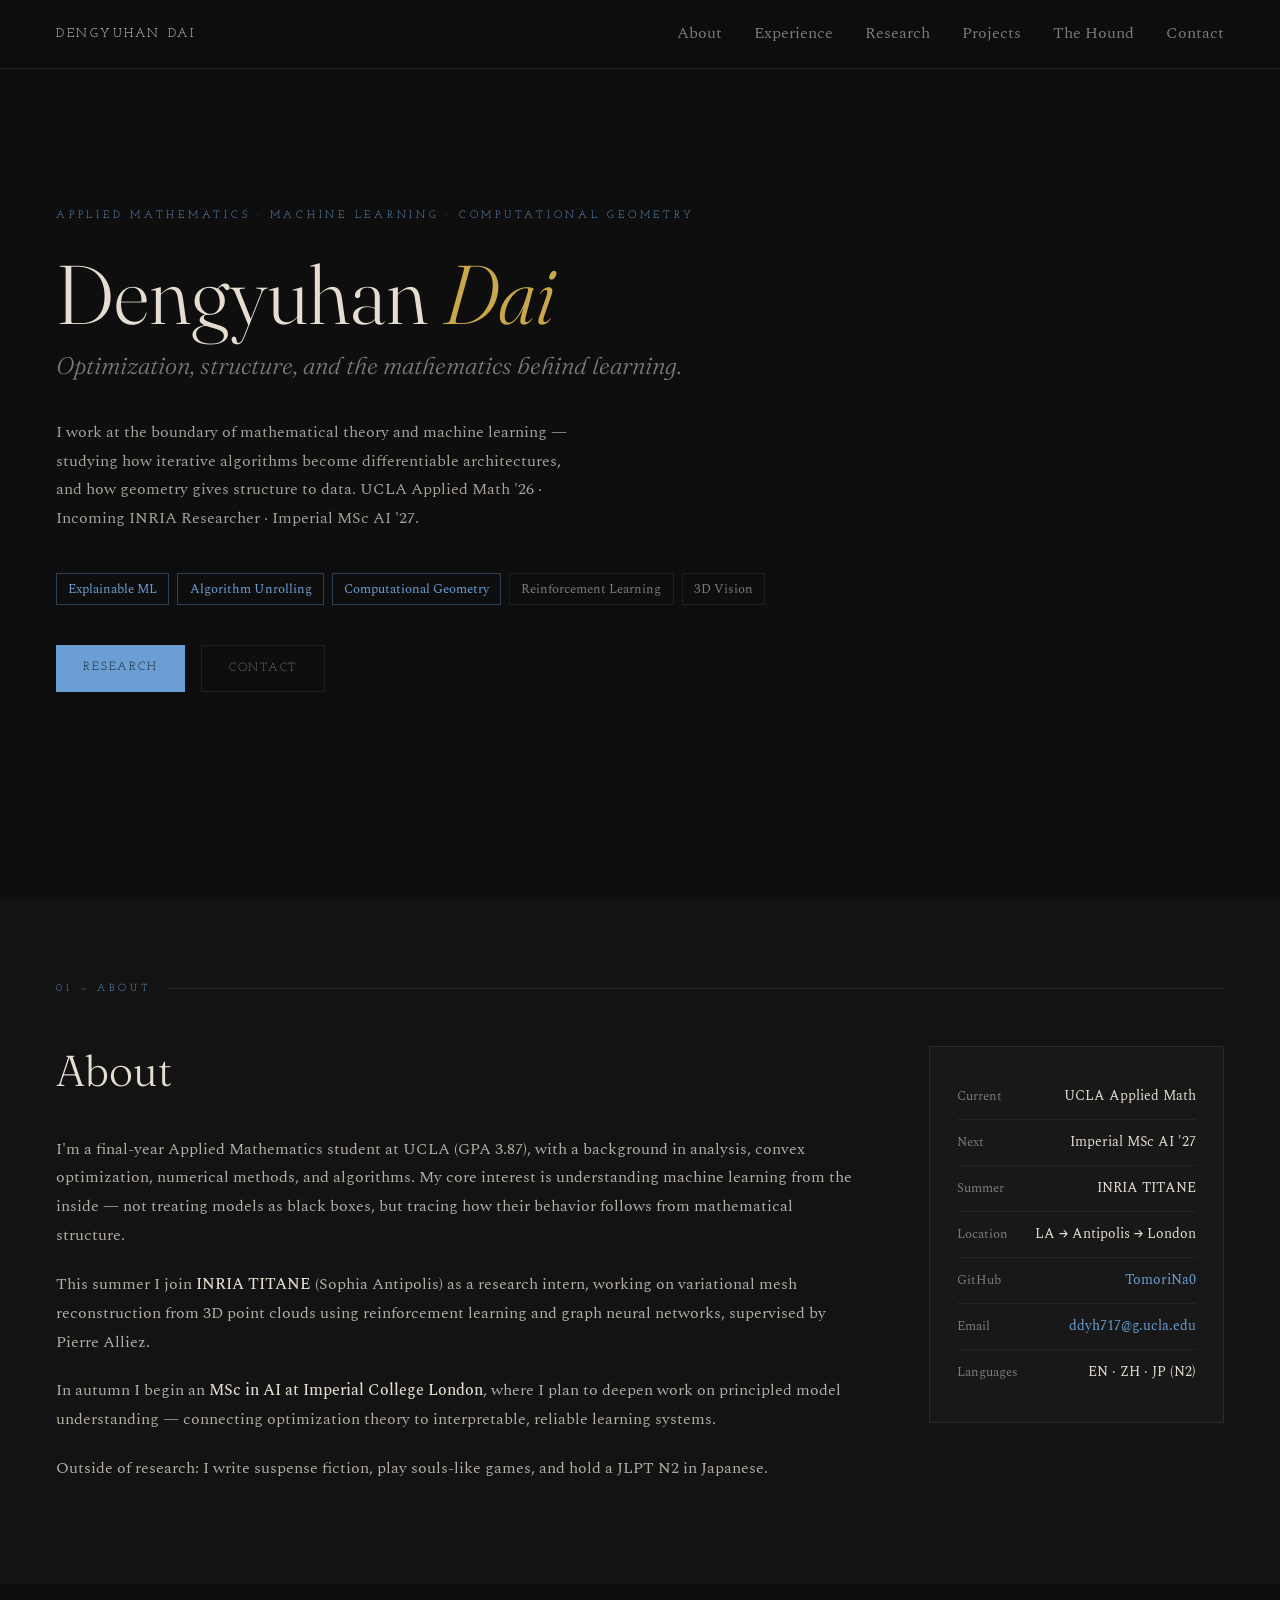
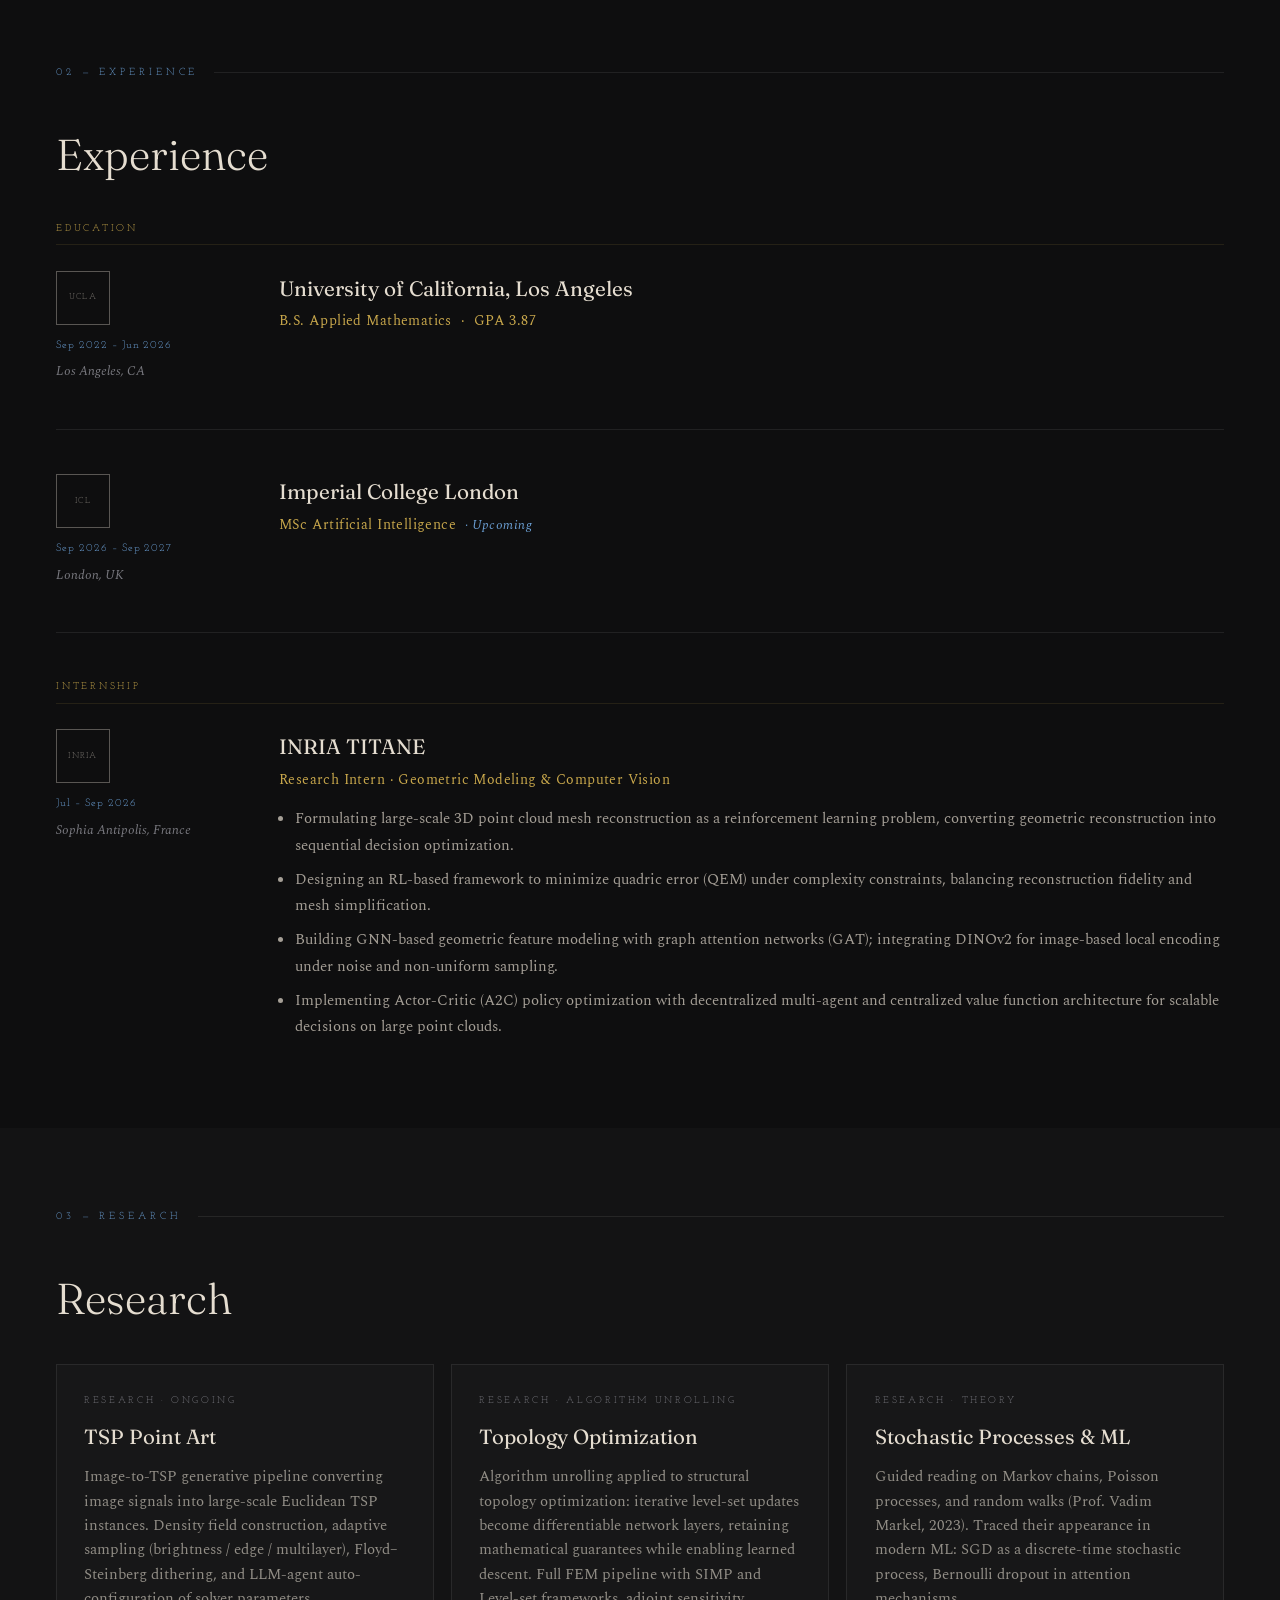
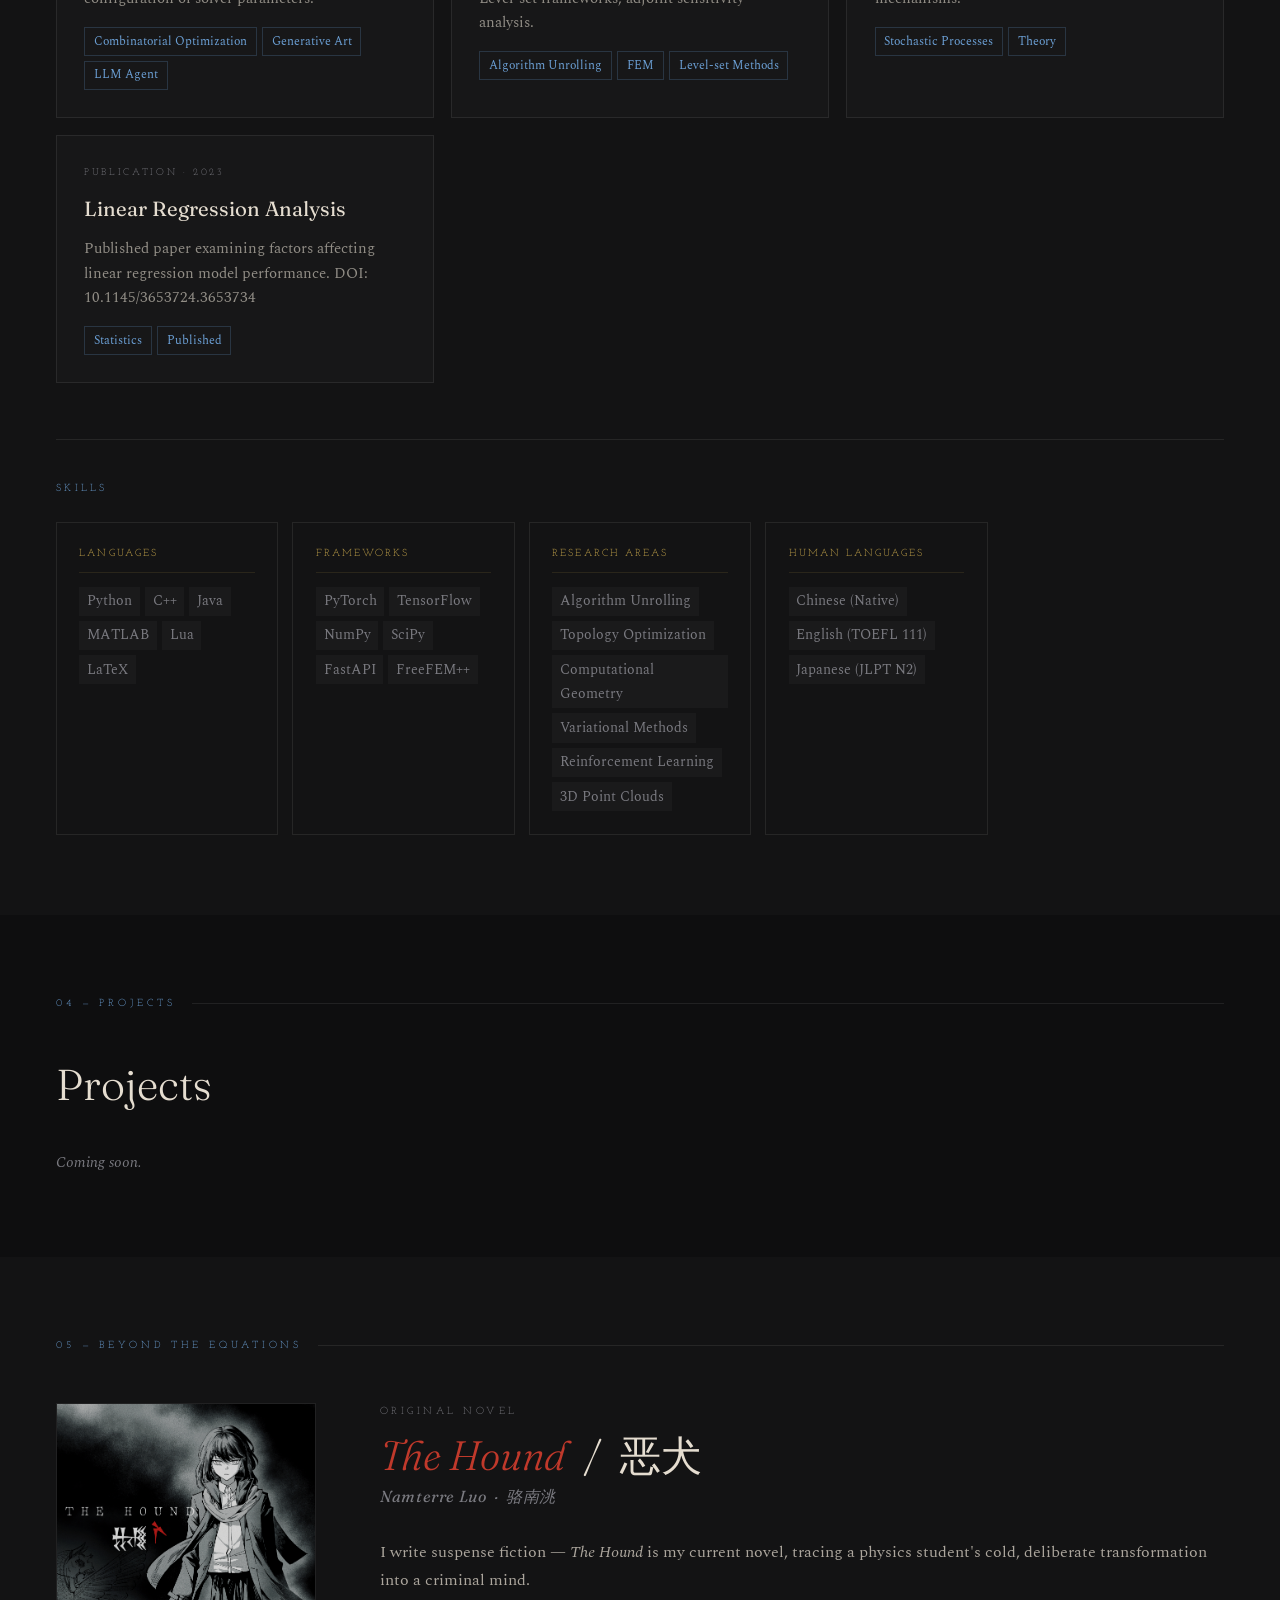
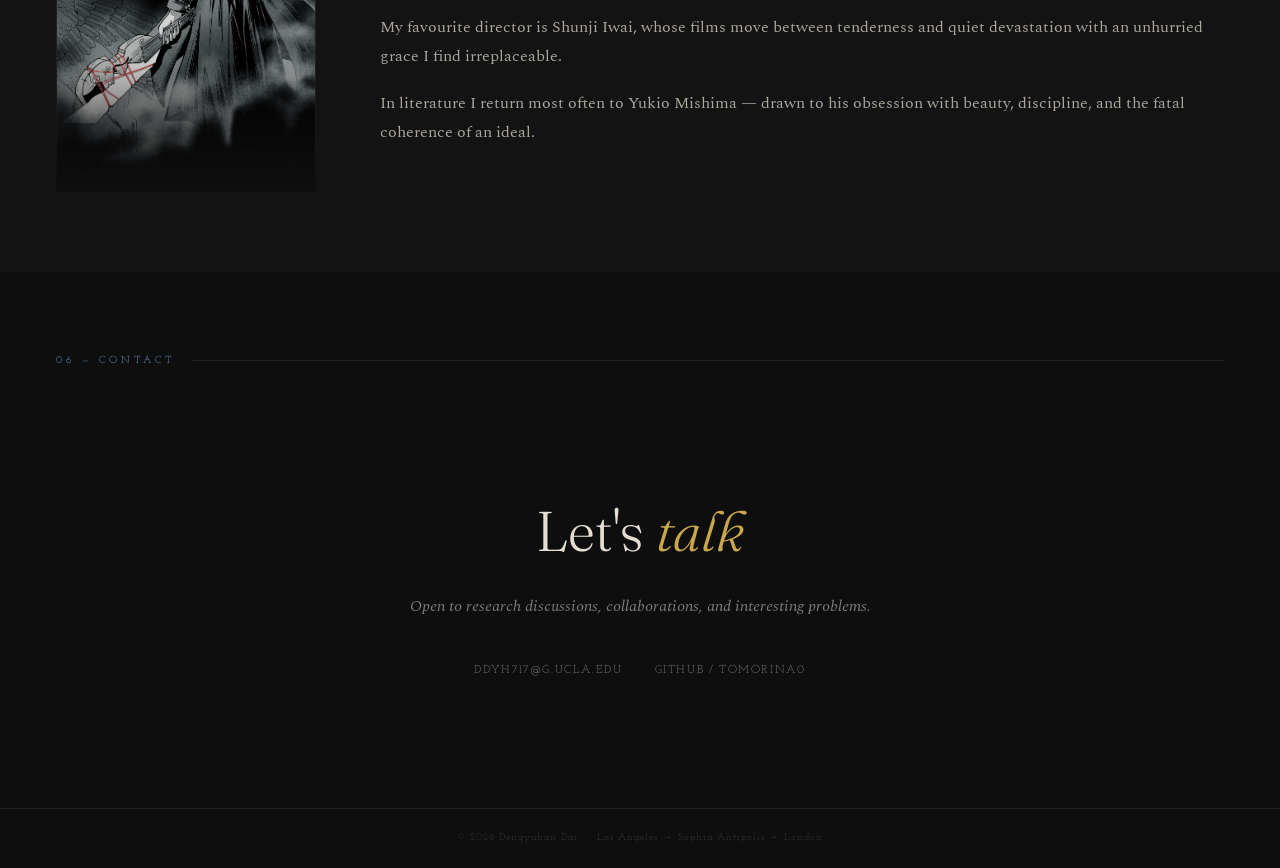
==== index.html @ 8ae329bf "Redesign as single scrollable page with nav anchor links - Merge all pages into index.html as one co" ====
<!DOCTYPE html>
<html lang="en">
<head>
<meta charset="UTF-8">
<meta name="viewport" content="width=device-width, initial-scale=1.0">
<title>Dengyuhan Dai</title>
<link rel="preconnect" href="https://fonts.googleapis.com">
<link href="https://fonts.googleapis.com/css2?family=Fraunces:ital,wght@0,300;0,400;0,600;1,300;1,400&family=Josefin+Slab:wght@400;600&family=Spectral:ital,wght@0,400;0,500;1,400&display=swap" rel="stylesheet">
<link rel="stylesheet" href="assets/css/styles.css">
</head>
<body>

<nav>
  <a href="#hero" class="nav-logo">Dengyuhan Dai</a>
  <ul class="nav-links">
    <li><a href="#about">About</a></li>
    <li><a href="#experience">Experience</a></li>
    <li><a href="#research">Research</a></li>
    <li><a href="#projects">Projects</a></li>
    <li><a href="#hound">The Hound</a></li>
    <li><a href="#contact">Contact</a></li>
  </ul>
</nav>

<!-- HERO -->
<section id="hero">
  <div class="hero-label">Applied Mathematics · Machine Learning · Computational Geometry</div>
  <h1 class="hero-name">Dengyuhan <em>Dai</em></h1>
  <p class="hero-sub">Optimization, structure, and the mathematics behind learning.</p>
  <p class="hero-desc">
    I work at the boundary of mathematical theory and machine learning — studying how
    iterative algorithms become differentiable architectures, and how geometry gives
    structure to data. UCLA Applied Math '26 · Incoming INRIA Researcher · Imperial MSc AI '27.
  </p>
  <div class="hero-tags">
    <span class="tag blue">Explainable ML</span>
    <span class="tag blue">Algorithm Unrolling</span>
    <span class="tag blue">Computational Geometry</span>
    <span class="tag">Reinforcement Learning</span>
    <span class="tag">3D Vision</span>
  </div>
  <div class="hero-btns">
    <a href="#research" class="btn btn-primary">Research</a>
    <a href="#contact" class="btn btn-outline">Contact</a>
  </div>
</section>

<!-- ABOUT -->
<section id="about" class="alt-bg">
  <div class="sec-num">01 — About</div>
  <div class="about-grid">
    <div class="about-text">
      <h2 class="sec-title">About</h2>
      <p>
        I'm a final-year Applied Mathematics student at UCLA (GPA 3.87),
        with a background in analysis, convex optimization, numerical methods, and algorithms.
        My core interest is understanding machine learning from the inside — not treating
        models as black boxes, but tracing how their behavior follows from mathematical structure.
      </p>
      <p>
        This summer I join <strong>INRIA TITANE</strong> (Sophia Antipolis) as a research intern,
        working on variational mesh reconstruction from 3D point clouds using reinforcement learning
        and graph neural networks, supervised by Pierre Alliez.
      </p>
      <p>
        In autumn I begin an <strong>MSc in AI at Imperial College London</strong>, where I plan to
        deepen work on principled model understanding — connecting optimization theory to
        interpretable, reliable learning systems.
      </p>
      <p>
        Outside of research: I write suspense fiction, play souls-like games,
        and hold a JLPT N2 in Japanese.
      </p>
    </div>
    <div class="about-card">
      <div class="card-row">
        <span class="card-key">Current</span>
        <span class="card-val">UCLA Applied Math</span>
      </div>
      <div class="card-row">
        <span class="card-key">Next</span>
        <span class="card-val">Imperial MSc AI '27</span>
      </div>
      <div class="card-row">
        <span class="card-key">Summer</span>
        <span class="card-val">INRIA TITANE</span>
      </div>
      <div class="card-row">
        <span class="card-key">Location</span>
        <span class="card-val">LA → Antipolis → London</span>
      </div>
      <div class="card-row">
        <span class="card-key">GitHub</span>
        <span class="card-val"><a href="https://github.com/TomoriNa0">TomoriNa0</a></span>
      </div>
      <div class="card-row">
        <span class="card-key">Email</span>
        <span class="card-val"><a href="mailto:ddyh717@g.ucla.edu">ddyh717@g.ucla.edu</a></span>
      </div>
      <div class="card-row">
        <span class="card-key">Languages</span>
        <span class="card-val">EN · ZH · JP (N2)</span>
      </div>
    </div>
  </div>
</section>

<!-- EXPERIENCE -->
<section id="experience">
  <div class="sec-num">02 — Experience</div>
  <h2 class="sec-title">Experience</h2>

  <div class="exp-category">Education</div>

  <div class="exp-item">
    <div class="exp-meta">
      <div class="exp-logo-badge">UCLA</div>
      <div class="exp-period">Sep 2022 – Jun 2026</div>
      <div class="exp-location">Los Angeles, CA</div>
    </div>
    <div>
      <div class="exp-org">University of California, Los Angeles</div>
      <div class="exp-role">B.S. Applied Mathematics &nbsp;·&nbsp; GPA 3.87</div>
    </div>
  </div>

  <div class="exp-item">
    <div class="exp-meta">
      <div class="exp-logo-badge">ICL</div>
      <div class="exp-period">Sep 2026 – Sep 2027</div>
      <div class="exp-location">London, UK</div>
    </div>
    <div>
      <div class="exp-org">Imperial College London</div>
      <div class="exp-role">MSc Artificial Intelligence &nbsp;<span class="exp-upcoming">· Upcoming</span></div>
    </div>
  </div>

  <div class="exp-category">Internship</div>

  <div class="exp-item">
    <div class="exp-meta">
      <div class="exp-logo-badge">INRIA</div>
      <div class="exp-period">Jul – Sep 2026</div>
      <div class="exp-location">Sophia Antipolis, France</div>
    </div>
    <div>
      <div class="exp-org">INRIA TITANE</div>
      <div class="exp-role">Research Intern · Geometric Modeling &amp; Computer Vision</div>
      <ul class="exp-bullets">
        <li>Formulating large-scale 3D point cloud mesh reconstruction as a reinforcement learning problem, converting geometric reconstruction into sequential decision optimization.</li>
        <li>Designing an RL-based framework to minimize quadric error (QEM) under complexity constraints, balancing reconstruction fidelity and mesh simplification.</li>
        <li>Building GNN-based geometric feature modeling with graph attention networks (GAT); integrating DINOv2 for image-based local encoding under noise and non-uniform sampling.</li>
        <li>Implementing Actor-Critic (A2C) policy optimization with decentralized multi-agent and centralized value function architecture for scalable decisions on large point clouds.</li>
      </ul>
    </div>
  </div>

</section>

<!-- RESEARCH -->
<section id="research" class="alt-bg">
  <div class="sec-num">03 — Research</div>
  <h2 class="sec-title">Research</h2>
  <div class="proj-grid">

    <div class="proj-card">
      <div class="proj-type">Research · Ongoing</div>
      <div class="proj-name">TSP Point Art</div>
      <div class="proj-desc">
        Image-to-TSP generative pipeline converting image signals into large-scale Euclidean TSP instances.
        Density field construction, adaptive sampling (brightness / edge / multilayer),
        Floyd–Steinberg dithering, and LLM-agent auto-configuration of solver parameters.
      </div>
      <div class="proj-tags">
        <span class="proj-tag">Combinatorial Optimization</span>
        <span class="proj-tag">Generative Art</span>
        <span class="proj-tag">LLM Agent</span>
      </div>
    </div>

    <div class="proj-card">
      <div class="proj-type">Research · Algorithm Unrolling</div>
      <div class="proj-name">Topology Optimization</div>
      <div class="proj-desc">
        Algorithm unrolling applied to structural topology optimization: iterative level-set updates
        become differentiable network layers, retaining mathematical guarantees while enabling learned descent.
        Full FEM pipeline with SIMP and Level-set frameworks, adjoint sensitivity analysis.
      </div>
      <div class="proj-tags">
        <span class="proj-tag">Algorithm Unrolling</span>
        <span class="proj-tag">FEM</span>
        <span class="proj-tag">Level-set Methods</span>
      </div>
    </div>

    <div class="proj-card">
      <div class="proj-type">Research · Theory</div>
      <div class="proj-name">Stochastic Processes &amp; ML</div>
      <div class="proj-desc">
        Guided reading on Markov chains, Poisson processes, and random walks (Prof. Vadim Markel, 2023).
        Traced their appearance in modern ML: SGD as a discrete-time stochastic process,
        Bernoulli dropout in attention mechanisms.
      </div>
      <div class="proj-tags">
        <span class="proj-tag">Stochastic Processes</span>
        <span class="proj-tag">Theory</span>
      </div>
    </div>

    <div class="proj-card">
      <div class="proj-type">Publication · 2023</div>
      <div class="proj-name">Linear Regression Analysis</div>
      <div class="proj-desc">
        Published paper examining factors affecting linear regression model performance.
        DOI: 10.1145/3653724.3653734
      </div>
      <div class="proj-tags">
        <span class="proj-tag">Statistics</span>
        <span class="proj-tag">Published</span>
      </div>
    </div>

  </div>

  <div class="skills-divider"></div>

  <div class="skills-label">Skills</div>
  <div class="skills-grid">
    <div class="skill-group">
      <div class="skill-group-name">Languages</div>
      <ul class="skill-list">
        <li>Python</li><li>C++</li><li>Java</li>
        <li>MATLAB</li><li>Lua</li><li>LaTeX</li>
      </ul>
    </div>
    <div class="skill-group">
      <div class="skill-group-name">Frameworks</div>
      <ul class="skill-list">
        <li>PyTorch</li><li>TensorFlow</li><li>NumPy</li>
        <li>SciPy</li><li>FastAPI</li><li>FreeFEM++</li>
      </ul>
    </div>
    <div class="skill-group">
      <div class="skill-group-name">Research Areas</div>
      <ul class="skill-list">
        <li>Algorithm Unrolling</li><li>Topology Optimization</li>
        <li>Computational Geometry</li><li>Variational Methods</li>
        <li>Reinforcement Learning</li><li>3D Point Clouds</li>
      </ul>
    </div>
    <div class="skill-group">
      <div class="skill-group-name">Human Languages</div>
      <ul class="skill-list">
        <li>Chinese (Native)</li>
        <li>English (TOEFL 111)</li>
        <li>Japanese (JLPT N2)</li>
      </ul>
    </div>
  </div>
</section>

<!-- PROJECTS -->
<section id="projects">
  <div class="sec-num">04 — Projects</div>
  <h2 class="sec-title">Projects</h2>
  <p class="proj-placeholder">Coming soon.</p>
</section>

<!-- THE HOUND -->
<section id="hound" class="alt-bg">
  <div class="sec-num">05 — Beyond the Equations</div>
  <div class="hound-inner">
    <div class="hound-img-wrap">
      <img class="hound-img" src="assets/images/hound_cover.JPG" alt="The Hound — Namterre Luo">
    </div>
    <div>
      <div class="hound-eyebrow">Original Novel</div>
      <h2 class="hound-title"><em>The Hound</em> &nbsp;/&nbsp; 恶犬</h2>
      <div class="hound-char">Namterre Luo &nbsp;·&nbsp; 骆南洮</div>
      <div class="hound-body">
        <p>
          I write suspense fiction — <em>The Hound</em> is my current novel, tracing a physics student's cold, deliberate transformation into a criminal mind.
        </p>
        <p>
          My favourite director is Shunji Iwai, whose films move between tenderness and quiet devastation with an unhurried grace I find irreplaceable.
        </p>
        <p>
          In literature I return most often to Yukio Mishima — drawn to his obsession with beauty, discipline, and the fatal coherence of an ideal.
        </p>
      </div>
    </div>
  </div>
</section>

<!-- CONTACT -->
<section id="contact">
  <div class="sec-num">06 — Contact</div>
  <div class="contact-wrap">
    <h2 class="contact-title">Let's <em>talk</em></h2>
    <p class="contact-sub">Open to research discussions, collaborations, and interesting problems.</p>
    <div class="contact-links">
      <a href="mailto:ddyh717@g.ucla.edu" class="contact-link">ddyh717@g.ucla.edu</a>
      <a href="https://github.com/TomoriNa0" class="contact-link">github / TomoriNa0</a>
    </div>
  </div>
</section>

<footer>© 2026 Dengyuhan Dai &nbsp;·&nbsp; Los Angeles → Sophia Antipolis → London</footer>

<script>
  // Scroll spy
  const sections = document.querySelectorAll('section[id]');
  const navLinks = document.querySelectorAll('.nav-links a');
  const spyObs = new IntersectionObserver(entries => {
    entries.forEach(entry => {
      if (entry.isIntersecting) {
        navLinks.forEach(a => a.classList.remove('active'));
        const link = document.querySelector(`.nav-links a[href="#${entry.target.id}"]`);
        if (link) link.classList.add('active');
      }
    });
  }, { rootMargin: '-40% 0px -55% 0px' });
  sections.forEach(s => spyObs.observe(s));

  // Exp-item fade-in
  const expObs = new IntersectionObserver(entries => {
    entries.forEach(e => { if (e.isIntersecting) e.target.classList.add('visible'); });
  }, { threshold: 0.08 });
  document.querySelectorAll('.exp-item').forEach(el => expObs.observe(el));

  // Proj-card fade-in
  const cardObs = new IntersectionObserver(entries => {
    entries.forEach(e => {
      if (e.isIntersecting) {
        e.target.querySelectorAll('.proj-card').forEach((c, i) =>
          setTimeout(() => c.classList.add('visible'), i * 85));
        cardObs.unobserve(e.target);
      }
    });
  }, { threshold: 0.05 });
  const grid = document.querySelector('.proj-grid');
  if (grid) cardObs.observe(grid);
</script>

</body>
</html>
---- assets/css/styles.css ----
:root {
  --bg:       #0e0e0f;
  --bg2:      #131314;
  --text:     #e5ddd0;
  --muted:    #7a7a80;
  --blue:     #6b9fd4;
  --blue-dim: rgba(107,159,212,0.18);
  --gold:     #c9a84c;
  --gold-dim: rgba(201,168,76,0.12);
  --border:   rgba(255,255,255,0.08);
  --red:      #c0392b;
}

*, *::before, *::after { box-sizing: border-box; margin: 0; padding: 0; }
html { scroll-behavior: smooth; }

body {
  background: var(--bg);
  color: var(--text);
  font-family: 'Spectral', Georgia, serif;
  font-size: 17px;
  line-height: 1.75;
  overflow-x: hidden;
}

/* ── NAV ── */
nav {
  position: fixed; top: 0; left: 0; right: 0; z-index: 100;
  display: flex; justify-content: space-between; align-items: center;
  padding: 1.2rem 3.5rem;
  background: rgba(14,14,15,0.9);
  backdrop-filter: blur(12px);
  border-bottom: 1px solid var(--border);
}
.nav-logo {
  font-family: 'Josefin Slab', serif;
  font-size: 0.8rem;
  letter-spacing: 0.2em;
  color: var(--text);
  text-decoration: none;
  text-transform: uppercase;
}
.nav-links { display: flex; gap: 2rem; list-style: none; }
.nav-links a {
  font-family: 'Spectral', serif;
  font-size: 1rem;
  color: var(--muted);
  text-decoration: none;
  transition: color 0.2s;
}
.nav-links a:hover,
.nav-links a.active { color: var(--text); }

/* ── PAGE WRAPPER ── */
.page-content {
  padding-top: 80px;
}

/* anchor offset for fixed nav */
section[id] {
  scroll-margin-top: 72px;
}

/* ── HERO (index only) ── */
#hero {
  min-height: 100vh;
  display: flex; flex-direction: column; justify-content: center;
  padding: 0 3.5rem;
}
.hero-label {
  font-family: 'Josefin Slab', serif;
  font-size: 0.67rem;
  letter-spacing: 0.35em;
  color: var(--blue);
  text-transform: uppercase;
  margin-bottom: 1.6rem;
  opacity: 0; animation: fadeUp 0.6s 0.1s forwards;
}
.hero-name {
  font-family: 'Fraunces', serif;
  font-size: clamp(3rem, 6.5vw, 5.5rem);
  font-weight: 300;
  line-height: 1.05;
  color: var(--text);
  margin-bottom: 0.4rem;
  opacity: 0; animation: fadeUp 0.6s 0.25s forwards;
}
.hero-name em { font-style: italic; color: var(--gold); }
.hero-sub {
  font-family: 'Fraunces', serif;
  font-size: clamp(1.05rem, 2.2vw, 1.5rem);
  font-weight: 300;
  font-style: italic;
  color: var(--muted);
  margin-bottom: 2rem;
  opacity: 0; animation: fadeUp 0.6s 0.38s forwards;
}
.hero-desc {
  max-width: 520px;
  font-size: 1.02rem;
  color: rgba(229,221,208,0.72);
  margin-bottom: 2.5rem;
  opacity: 0; animation: fadeUp 0.6s 0.5s forwards;
}
.hero-tags {
  display: flex; flex-wrap: wrap; gap: 0.5rem;
  margin-bottom: 2.5rem;
  opacity: 0; animation: fadeUp 0.6s 0.6s forwards;
}
.tag {
  font-size: 0.82rem;
  padding: 0.22rem 0.7rem;
  border: 1px solid var(--border);
  color: var(--muted);
  font-family: 'Spectral', serif;
}
.tag.blue { border-color: rgba(107,159,212,0.35); color: var(--blue); }
.hero-btns {
  display: flex; gap: 1rem;
  opacity: 0; animation: fadeUp 0.6s 0.7s forwards;
}

/* ── BUTTONS ── */
.btn {
  font-family: 'Josefin Slab', serif;
  font-size: 0.74rem;
  letter-spacing: 0.15em;
  text-transform: uppercase;
  text-decoration: none;
  padding: 0.78rem 1.7rem;
  transition: all 0.25s;
  display: inline-block;
}
.btn-primary { background: var(--blue); color: #0e0e0f; }
.btn-primary:hover { background: #88b5e0; }
.btn-outline { background: transparent; border: 1px solid var(--border); color: var(--muted); }
.btn-outline:hover { border-color: rgba(229,221,208,0.3); color: var(--text); }

/* ── SECTIONS ── */
section { padding: 5rem 3.5rem; }
.alt-bg { background: var(--bg2); }

.sec-num {
  font-family: 'Josefin Slab', serif;
  font-size: 0.64rem;
  letter-spacing: 0.38em;
  color: var(--blue);
  text-transform: uppercase;
  margin-bottom: 3rem;
  display: flex; align-items: center; gap: 1rem;
}
.sec-num::after { content: ''; flex: 1; height: 1px; background: var(--border); }

.sec-title {
  font-family: 'Fraunces', serif;
  font-size: clamp(1.8rem, 3.5vw, 2.7rem);
  font-weight: 300;
  line-height: 1.15;
  margin-bottom: 2.5rem;
  color: var(--text);
}
.sec-title em { font-style: italic; color: var(--gold); }

/* ── ABOUT (index) ── */
.about-grid {
  display: grid;
  grid-template-columns: 1fr 295px;
  gap: 4.5rem;
  align-items: start;
}
.about-text p {
  color: rgba(229,221,208,0.77);
  margin-bottom: 1.25rem;
  font-size: 1.03rem;
}
.about-text strong { color: var(--text); font-weight: 500; }
.about-card {
  border: 1px solid var(--border);
  padding: 1.7rem;
  background: rgba(255,255,255,0.02);
}
.card-row {
  display: flex; justify-content: space-between; align-items: baseline;
  padding: 0.62rem 0;
  border-bottom: 1px solid rgba(255,255,255,0.05);
  gap: 1rem;
}
.card-row:last-child { border-bottom: none; }
.card-key { color: var(--muted); font-size: 0.81rem; flex-shrink: 0; }
.card-val { color: var(--text); font-size: 0.9rem; text-align: right; }
.card-val a { color: var(--blue); text-decoration: none; }
.card-val a:hover { color: var(--text); }

/* ── EXPERIENCE LOGO & CATEGORY ── */
.exp-logo-badge {
  width: 54px;
  height: 54px;
  border: 1px solid rgba(229,221,208,0.35);
  display: flex;
  align-items: center;
  justify-content: center;
  font-family: 'Josefin Slab', serif;
  font-size: 0.54rem;
  letter-spacing: 0.14em;
  color: rgba(229,221,208,0.55);
  text-transform: uppercase;
  margin-bottom: 0.75rem;
  flex-shrink: 0;
}
.exp-category {
  font-family: 'Josefin Slab', serif;
  font-size: 0.62rem;
  letter-spacing: 0.28em;
  color: var(--gold);
  text-transform: uppercase;
  margin-bottom: 1.6rem;
  margin-top: 0.5rem;
  padding-bottom: 0.45rem;
  border-bottom: 1px solid var(--gold-dim);
}
.exp-category:not(:first-of-type) { margin-top: 2.5rem; }
.exp-upcoming { color: var(--blue); font-style: italic; font-size: 0.84rem; }

/* ── EXPERIENCE ── */
.exp-item {
  display: grid;
  grid-template-columns: 175px 1fr;
  gap: 3rem;
  margin-bottom: 2.8rem;
  padding-bottom: 2.8rem;
  border-bottom: 1px solid var(--border);
  opacity: 0; transform: translateY(14px);
  transition: opacity 0.55s, transform 0.55s;
}
.exp-item.visible { opacity: 1; transform: none; }
.exp-item:last-child { border-bottom: none; margin-bottom: 0; padding-bottom: 0; }
.exp-period {
  font-family: 'Josefin Slab', serif;
  font-size: 0.67rem;
  color: var(--blue);
  letter-spacing: 0.09em;
  margin-bottom: 0.3rem;
}
.exp-location { font-size: 0.84rem; color: var(--muted); font-style: italic; }
.exp-org {
  font-family: 'Fraunces', serif;
  font-size: 1.3rem;
  color: var(--text);
  margin-bottom: 0.2rem;
}
.exp-role { font-size: 0.85rem; color: var(--gold); letter-spacing: 0.03em; margin-bottom: 0.85rem; }
.exp-bullets { padding-left: 1rem; }
.exp-bullets li {
  color: rgba(229,221,208,0.7);
  font-size: 0.96rem;
  margin-bottom: 0.42rem;
}

/* ── RESEARCH ── */
.proj-grid {
  display: grid;
  grid-template-columns: repeat(auto-fill, minmax(310px, 1fr));
  gap: 1.1rem;
}
.proj-card {
  border: 1px solid var(--border);
  padding: 1.7rem;
  background: rgba(255,255,255,0.015);
  opacity: 0; transform: translateY(12px);
  transition: opacity 0.5s, transform 0.5s, border-color 0.25s;
}
.proj-card.visible { opacity: 1; transform: none; }
.proj-card:hover { border-color: rgba(107,159,212,0.38); }
.proj-type {
  font-family: 'Josefin Slab', serif;
  font-size: 0.61rem;
  letter-spacing: 0.27em;
  color: var(--muted);
  text-transform: uppercase;
  margin-bottom: 0.65rem;
}
.proj-name {
  font-family: 'Fraunces', serif;
  font-size: 1.28rem;
  color: var(--text);
  margin-bottom: 0.65rem;
}
.proj-desc {
  font-size: 0.92rem;
  color: rgba(229,221,208,0.6);
  margin-bottom: 1rem;
  line-height: 1.65;
}
.proj-tags { display: flex; flex-wrap: wrap; gap: 0.32rem; }
.proj-tag {
  font-size: 0.77rem;
  padding: 0.16rem 0.55rem;
  border: 1px solid rgba(107,159,212,0.22);
  color: var(--blue);
  font-family: 'Spectral', serif;
}

/* ── PROJECTS PLACEHOLDER ── */
.proj-placeholder {
  color: var(--muted);
  font-style: italic;
  font-size: 0.95rem;
}

/* ── SKILLS DIVIDER ── */
.skills-divider {
  height: 1px;
  background: var(--border);
  margin: 3.5rem 0 2.5rem;
}
.skills-label {
  font-family: 'Josefin Slab', serif;
  font-size: 0.64rem;
  letter-spacing: 0.32em;
  color: var(--blue);
  text-transform: uppercase;
  margin-bottom: 1.5rem;
}

/* ── SKILLS ── */
.skills-grid {
  display: grid;
  grid-template-columns: repeat(auto-fill, minmax(195px, 1fr));
  gap: 0.9rem;
}
.skill-group { padding: 1.4rem; border: 1px solid var(--border); }
.skill-group-name {
  font-family: 'Josefin Slab', serif;
  font-size: 0.64rem;
  letter-spacing: 0.2em;
  color: var(--gold);
  text-transform: uppercase;
  margin-bottom: 0.85rem;
  padding-bottom: 0.55rem;
  border-bottom: 1px solid var(--gold-dim);
}
.skill-list { list-style: none; display: flex; flex-wrap: wrap; gap: 0.32rem; }
.skill-list li {
  font-size: 0.86rem;
  color: var(--muted);
  padding: 0.16rem 0.48rem;
  background: rgba(255,255,255,0.03);
}

/* ── THE HOUND ── */
.hound-inner {
  display: grid;
  grid-template-columns: 260px 1fr;
  gap: 4rem;
  align-items: start;
}
.hound-img-wrap { position: relative; }
.hound-img {
  width: 100%;
  display: block;
  filter: brightness(0.9) contrast(1.04);
  border: 1px solid rgba(255,255,255,0.07);
}
.hound-img-wrap::after {
  content: '';
  position: absolute; inset: 0;
  background: linear-gradient(to bottom, transparent 65%, var(--bg) 100%);
  pointer-events: none;
}
.hound-eyebrow {
  font-family: 'Josefin Slab', serif;
  font-size: 0.64rem;
  letter-spacing: 0.34em;
  color: var(--muted);
  text-transform: uppercase;
  margin-bottom: 0.75rem;
}
.hound-title {
  font-family: 'Fraunces', serif;
  font-size: clamp(1.9rem, 3.2vw, 2.8rem);
  font-weight: 300;
  line-height: 1.1;
  margin-bottom: 0.3rem;
  color: var(--text);
}
.hound-title em { font-style: italic; color: var(--red); }
.hound-char {
  font-family: 'Fraunces', serif;
  font-size: 1rem;
  color: var(--muted);
  font-style: italic;
  margin-bottom: 1.7rem;
  letter-spacing: 0.04em;
}
.hound-body p {
  font-size: 1.01rem;
  color: rgba(229,221,208,0.73);
  margin-bottom: 1.15rem;
  line-height: 1.78;
}
.hound-insp {
  margin-top: 1.7rem;
  padding: 1.1rem 1.4rem;
  border-left: 2px solid rgba(192,57,43,0.45);
  background: rgba(192,57,43,0.04);
}
.hound-insp-label {
  font-family: 'Josefin Slab', serif;
  font-size: 0.61rem;
  letter-spacing: 0.24em;
  color: var(--muted);
  text-transform: uppercase;
  margin-bottom: 0.45rem;
}
.hound-insp-text {
  font-size: 0.94rem;
  color: rgba(229,221,208,0.55);
  font-style: italic;
}
.hound-aside {
  margin-top: 1.7rem;
  padding: 1.1rem 1.4rem;
  border-left: 2px solid rgba(201,168,76,0.45);
  background: rgba(201,168,76,0.04);
}
.hound-aside-text {
  font-size: 0.94rem;
  color: rgba(229,221,208,0.6);
  line-height: 1.72;
}

/* ── CONTACT ── */
.contact-wrap {
  text-align: center;
  padding: 4rem 0 2rem;
}
.contact-title {
  font-family: 'Fraunces', serif;
  font-size: clamp(2rem, 4.5vw, 3.5rem);
  font-weight: 300;
  margin-bottom: 0.75rem;
}
.contact-title em { font-style: italic; color: var(--gold); }
.contact-sub { font-size: 1rem; color: var(--muted); margin-bottom: 2.5rem; font-style: italic; }
.contact-links { display: flex; justify-content: center; gap: 2rem; flex-wrap: wrap; margin-bottom: 1rem; }
.contact-link {
  font-family: 'Josefin Slab', serif;
  font-size: 0.72rem;
  letter-spacing: 0.14em;
  color: var(--muted);
  text-decoration: none;
  text-transform: uppercase;
  transition: color 0.2s;
}
.contact-link:hover { color: var(--blue); }

/* ── FOOTER ── */
footer {
  text-align: center;
  padding: 1.3rem;
  font-family: 'Josefin Slab', serif;
  font-size: 0.63rem;
  letter-spacing: 0.1em;
  color: rgba(122,122,128,0.4);
  border-top: 1px solid var(--border);
}

/* ── ANIMATIONS ── */
@keyframes fadeUp {
  from { opacity: 0; transform: translateY(13px); }
  to   { opacity: 1; transform: none; }
}

/* ── RESPONSIVE ── */
@media (max-width: 768px) {
  nav { padding: 1rem 1.5rem; }
  .nav-links { display: none; }
  #hero, section { padding: 5.5rem 1.5rem 3rem; }
  .about-grid, .hound-inner { grid-template-columns: 1fr; }
  .exp-item { grid-template-columns: 1fr; gap: 0.5rem; }
}
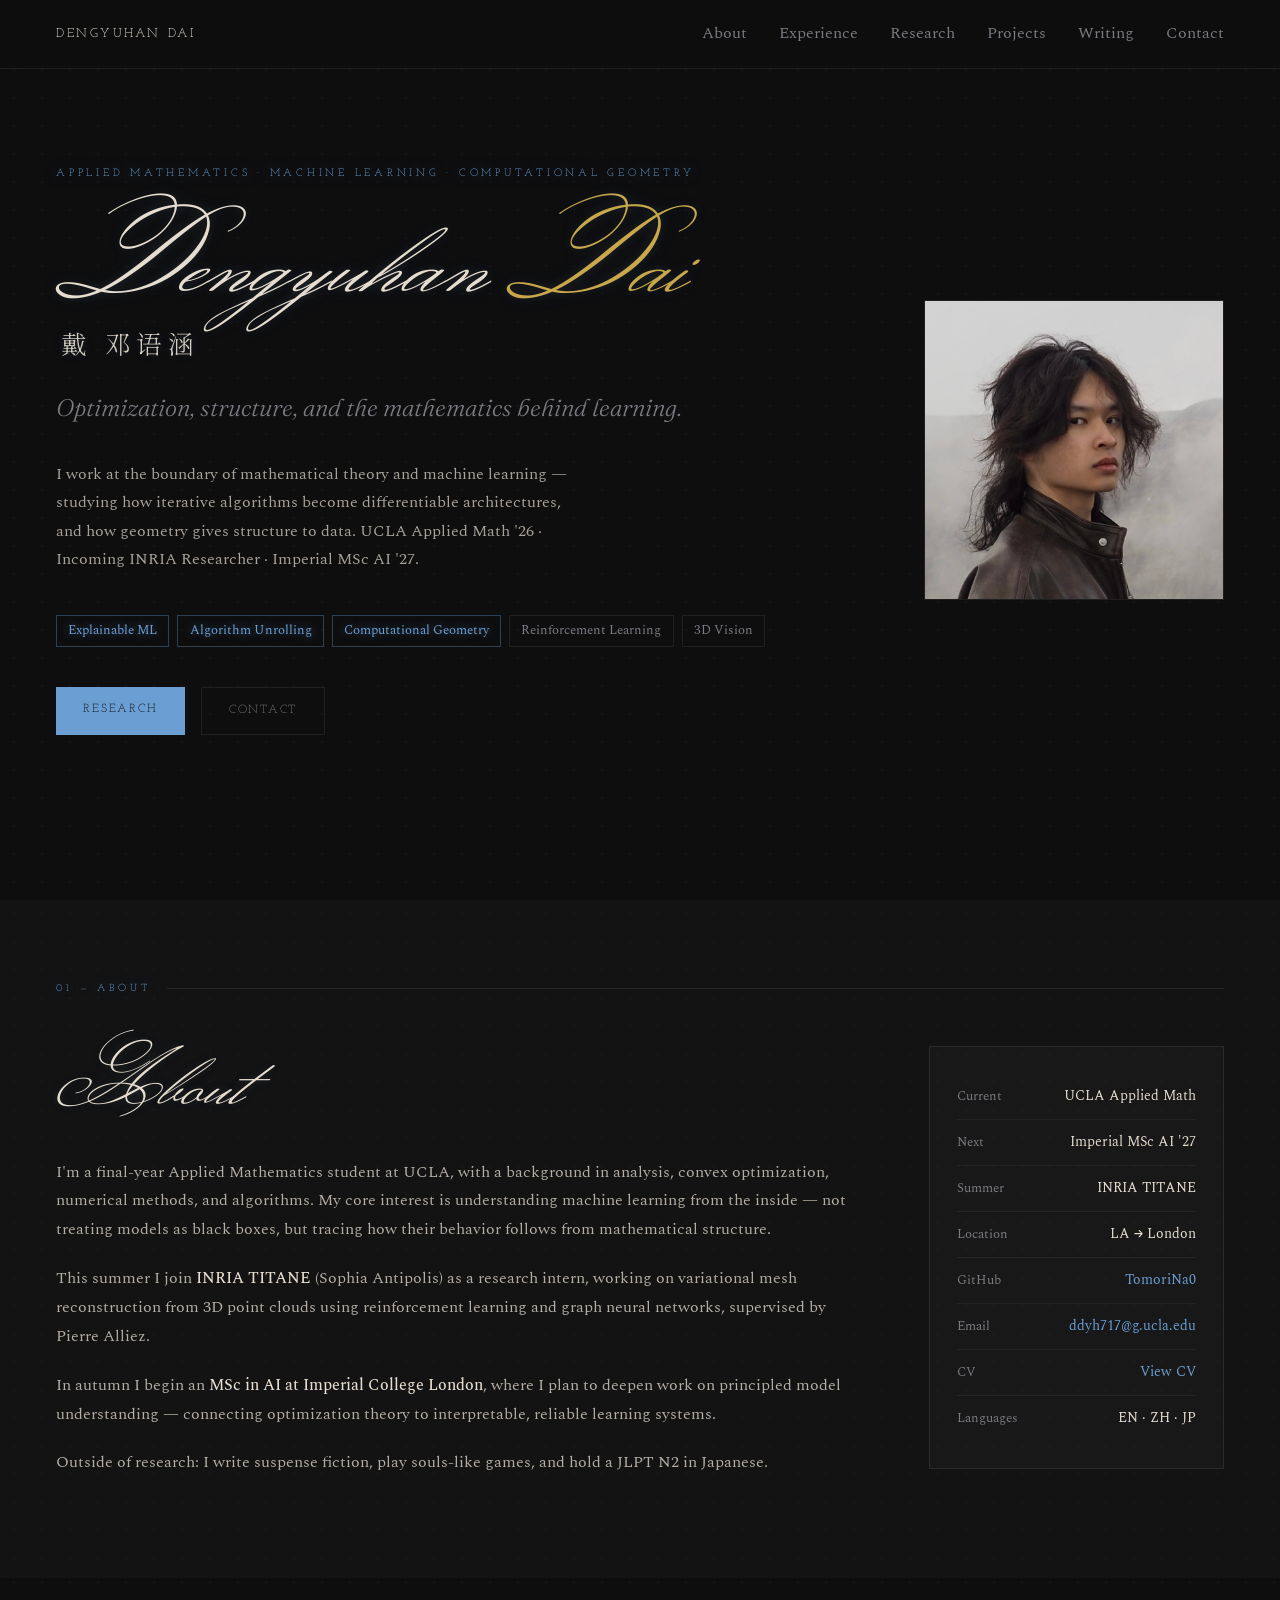
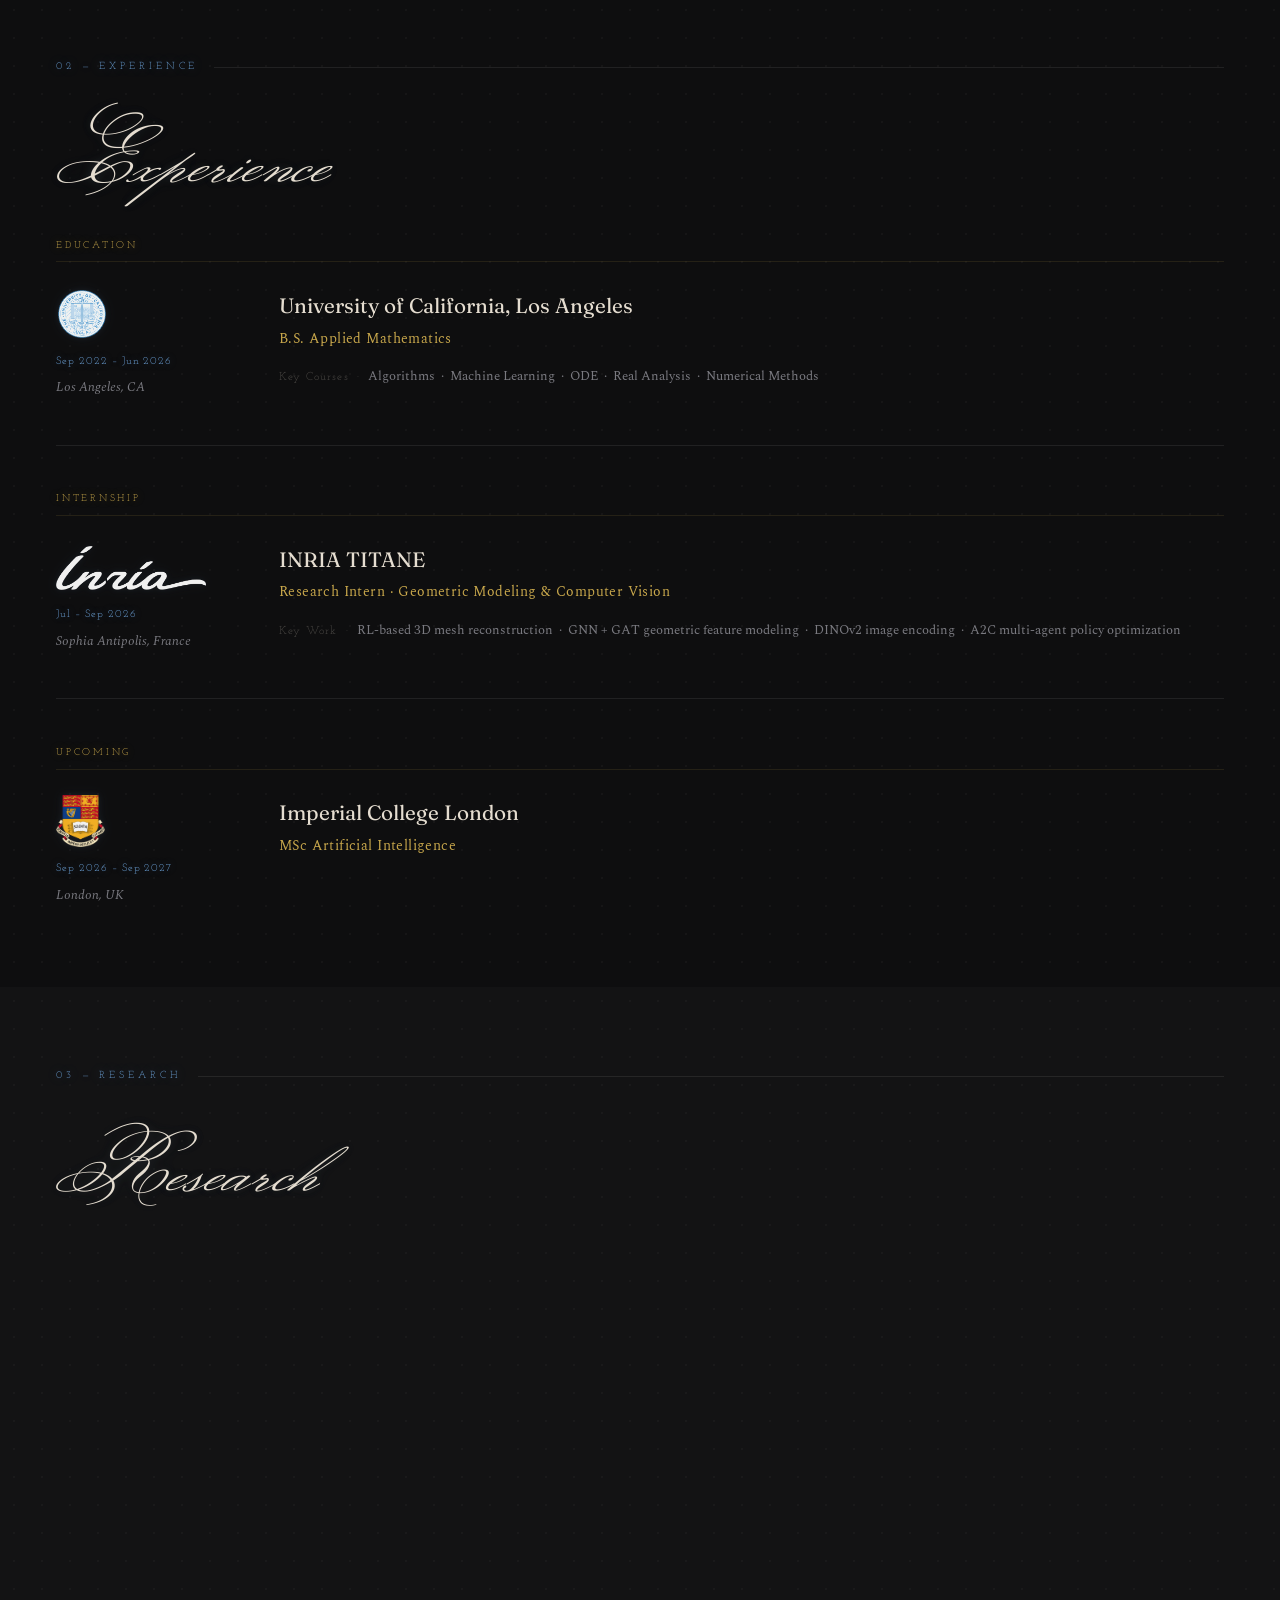
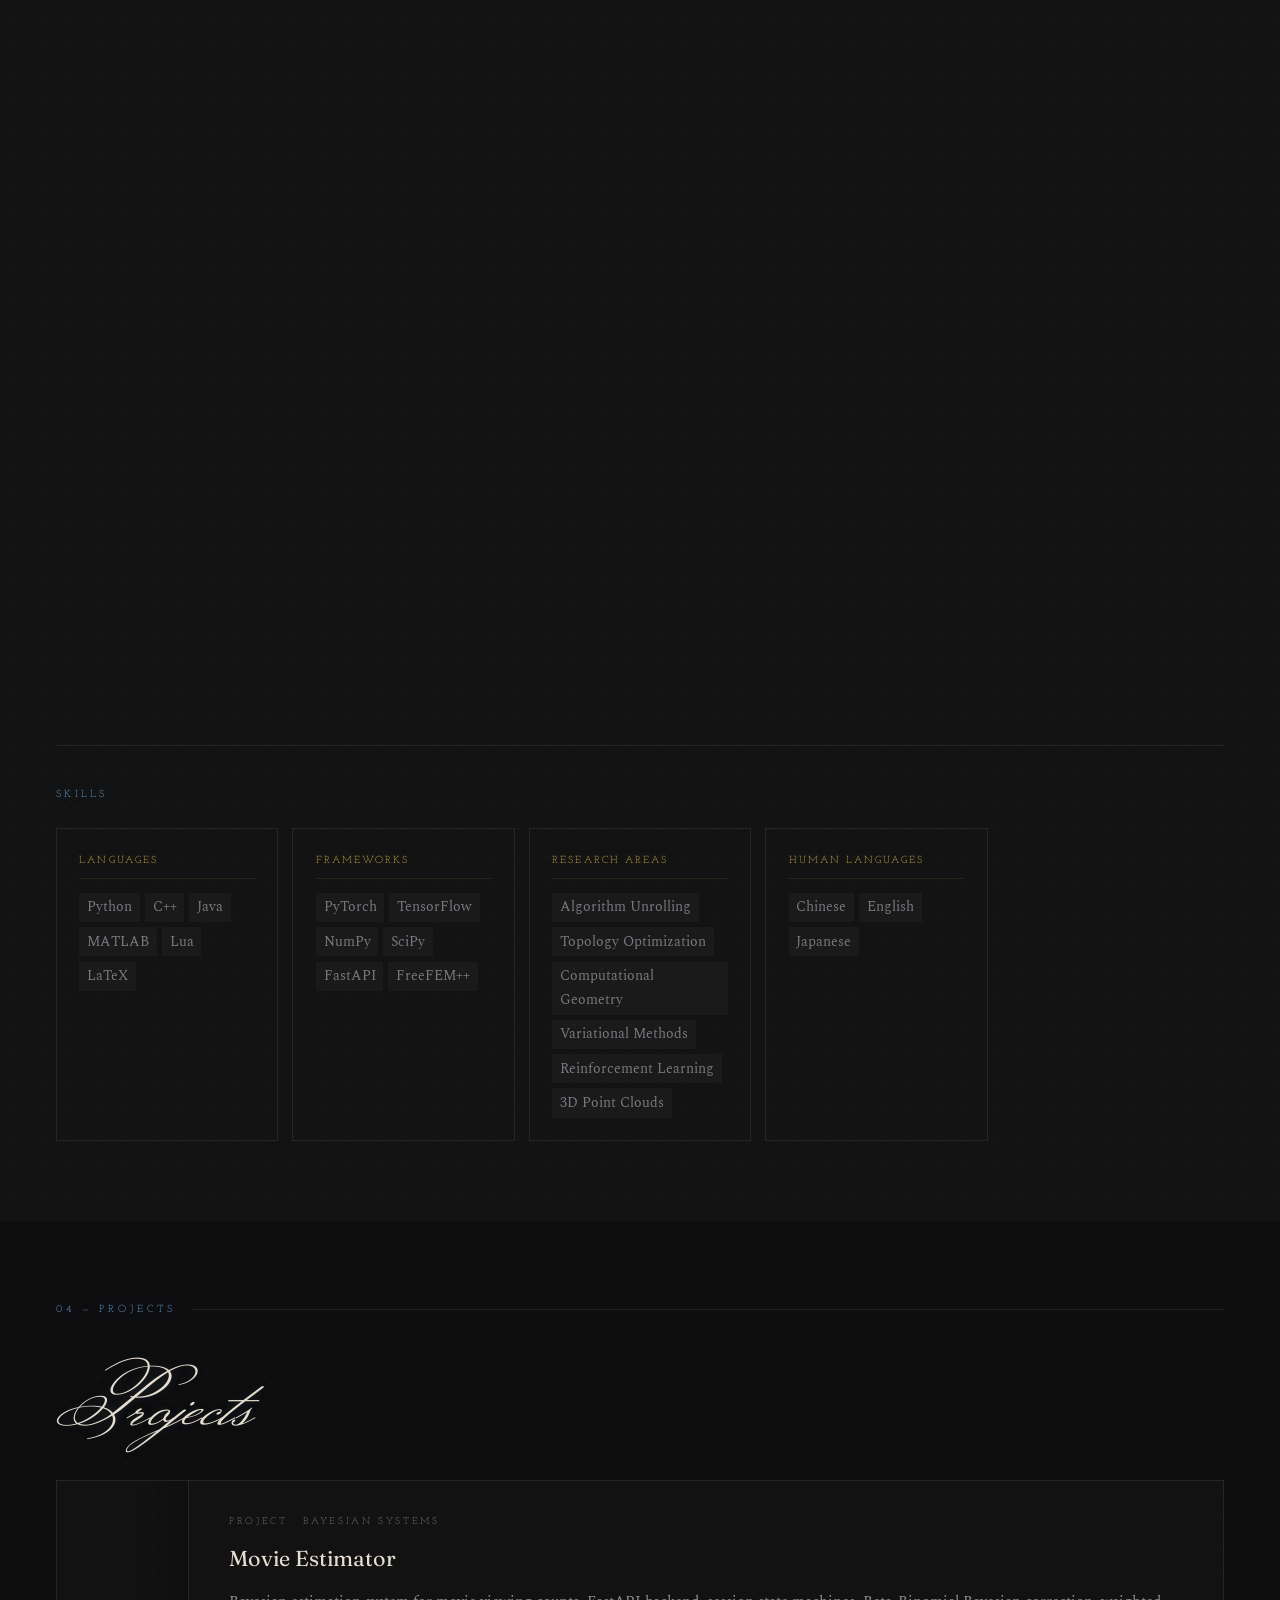
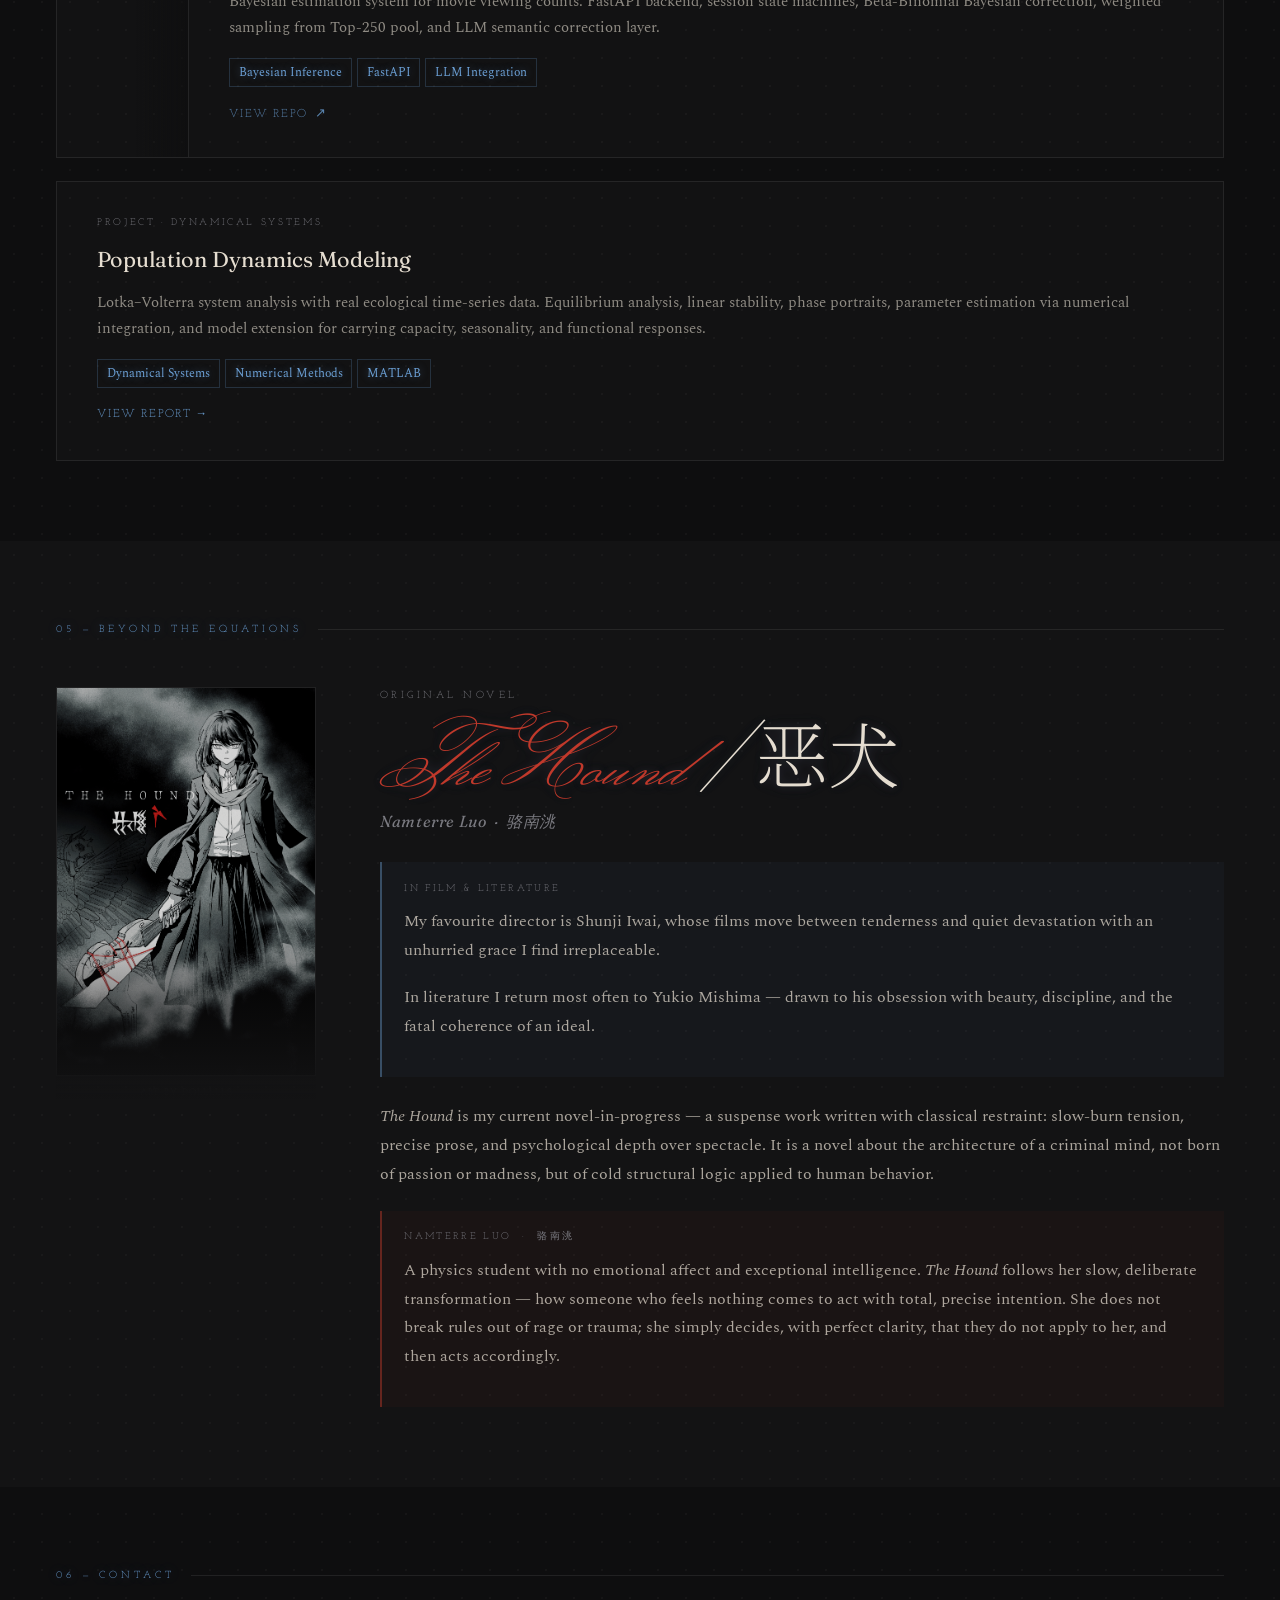
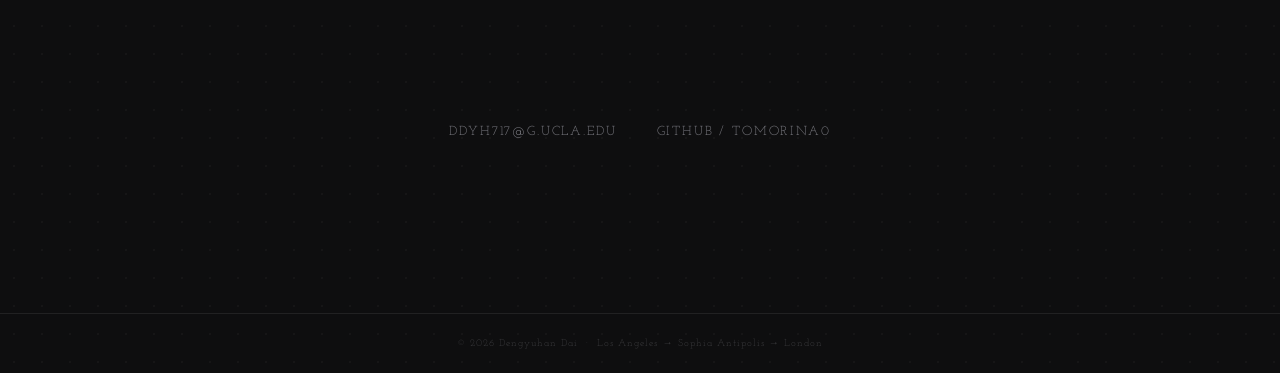
==== commit 09cf766d: "Update personal site content and styling" ====
--- a/index.html
+++ b/index.html
@@ -5,7 +5,7 @@
 <meta name="viewport" content="width=device-width, initial-scale=1.0">
 <title>Dengyuhan Dai</title>
 <link rel="preconnect" href="https://fonts.googleapis.com">
-<link href="https://fonts.googleapis.com/css2?family=Fraunces:ital,wght@0,300;0,400;0,600;1,300;1,400&family=Josefin+Slab:wght@400;600&family=Spectral:ital,wght@0,400;0,500;1,400&display=swap" rel="stylesheet">
+<link href="https://fonts.googleapis.com/css2?family=Cormorant+Garamond:ital,wght@1,300;1,400;1,500&family=Fraunces:ital,wght@0,300;0,400;0,600;1,300;1,400&family=Josefin+Slab:wght@400;600&family=Monsieur+La+Doulaise&family=Noto+Serif+SC:wght@200;300&family=Spectral:ital,wght@0,400;0,500;1,400&display=swap" rel="stylesheet">
 <link rel="stylesheet" href="assets/css/styles.css">
 </head>
 <body>
@@ -17,31 +17,39 @@
     <li><a href="#experience">Experience</a></li>
     <li><a href="#research">Research</a></li>
     <li><a href="#projects">Projects</a></li>
-    <li><a href="#hound">The Hound</a></li>
+    <li><a href="#hound">Writing</a></li>
     <li><a href="#contact">Contact</a></li>
   </ul>
 </nav>
 
 <!-- HERO -->
 <section id="hero">
-  <div class="hero-label">Applied Mathematics · Machine Learning · Computational Geometry</div>
-  <h1 class="hero-name">Dengyuhan <em>Dai</em></h1>
-  <p class="hero-sub">Optimization, structure, and the mathematics behind learning.</p>
-  <p class="hero-desc">
-    I work at the boundary of mathematical theory and machine learning — studying how
-    iterative algorithms become differentiable architectures, and how geometry gives
-    structure to data. UCLA Applied Math '26 · Incoming INRIA Researcher · Imperial MSc AI '27.
-  </p>
-  <div class="hero-tags">
-    <span class="tag blue">Explainable ML</span>
-    <span class="tag blue">Algorithm Unrolling</span>
-    <span class="tag blue">Computational Geometry</span>
-    <span class="tag">Reinforcement Learning</span>
-    <span class="tag">3D Vision</span>
-  </div>
-  <div class="hero-btns">
-    <a href="#research" class="btn btn-primary">Research</a>
-    <a href="#contact" class="btn btn-outline">Contact</a>
+  <div class="hero-layout">
+    <div class="hero-text">
+      <div class="hero-label">Applied Mathematics · Machine Learning · Computational Geometry</div>
+      <h1 class="hero-name">Dengyuhan <em>Dai</em></h1>
+      <div class="hero-name-cn">戴 邓语涵</div>
+      <p class="hero-sub">Optimization, structure, and the mathematics behind learning.</p>
+      <p class="hero-desc">
+        I work at the boundary of mathematical theory and machine learning — studying how
+        iterative algorithms become differentiable architectures, and how geometry gives
+        structure to data. UCLA Applied Math '26 · Incoming INRIA Researcher · Imperial MSc AI '27.
+      </p>
+      <div class="hero-tags">
+        <span class="tag blue">Explainable ML</span>
+        <span class="tag blue">Algorithm Unrolling</span>
+        <span class="tag blue">Computational Geometry</span>
+        <span class="tag">Reinforcement Learning</span>
+        <span class="tag">3D Vision</span>
+      </div>
+      <div class="hero-btns">
+        <a href="#research" class="btn btn-primary">Research</a>
+        <a href="#contact" class="btn btn-outline">Contact</a>
+      </div>
+    </div>
+    <div class="hero-photo-wrap">
+      <img class="hero-photo" src="assets/images/photo.jpg" alt="Dengyuhan Dai">
+    </div>
   </div>
 </section>
 
@@ -52,7 +60,7 @@
     <div class="about-text">
       <h2 class="sec-title">About</h2>
       <p>
-        I'm a final-year Applied Mathematics student at UCLA (GPA 3.87),
+        I'm a final-year Applied Mathematics student at UCLA,
         with a background in analysis, convex optimization, numerical methods, and algorithms.
         My core interest is understanding machine learning from the inside — not treating
         models as black boxes, but tracing how their behavior follows from mathematical structure.
@@ -87,7 +95,7 @@
       </div>
       <div class="card-row">
         <span class="card-key">Location</span>
-        <span class="card-val">LA → Antipolis → London</span>
+        <span class="card-val">LA → London</span>
       </div>
       <div class="card-row">
         <span class="card-key">GitHub</span>
@@ -98,8 +106,12 @@
         <span class="card-val"><a href="mailto:ddyh717@g.ucla.edu">ddyh717@g.ucla.edu</a></span>
       </div>
       <div class="card-row">
+        <span class="card-key">CV</span>
+        <span class="card-val"><a href="assets/docs/CV.pdf" target="_blank" rel="noopener">View CV</a></span>
+      </div>
+      <div class="card-row">
         <span class="card-key">Languages</span>
-        <span class="card-val">EN · ZH · JP (N2)</span>
+        <span class="card-val">EN · ZH · JP</span>
       </div>
     </div>
   </div>
@@ -114,45 +126,47 @@
 
   <div class="exp-item">
     <div class="exp-meta">
-      <div class="exp-logo-badge">UCLA</div>
+      <img class="exp-logo-img" src="assets/images/logo-ucla.png" alt="UCLA">
       <div class="exp-period">Sep 2022 – Jun 2026</div>
       <div class="exp-location">Los Angeles, CA</div>
     </div>
     <div>
       <div class="exp-org">University of California, Los Angeles</div>
-      <div class="exp-role">B.S. Applied Mathematics &nbsp;·&nbsp; GPA 3.87</div>
-    </div>
-  </div>
+      <div class="exp-role">B.S. Applied Mathematics</div>
+      <div class="exp-courses">
+        <span class="exp-courses-label">Key Courses &nbsp;·&nbsp; </span>Algorithms &nbsp;·&nbsp; Machine Learning &nbsp;·&nbsp; ODE &nbsp;·&nbsp; Real Analysis &nbsp;·&nbsp; Numerical Methods
+      </div>
+    </div>
+  </div>
+
+  <div class="exp-category">Internship</div>
 
   <div class="exp-item">
     <div class="exp-meta">
-      <div class="exp-logo-badge">ICL</div>
-      <div class="exp-period">Sep 2026 – Sep 2027</div>
-      <div class="exp-location">London, UK</div>
-    </div>
-    <div>
-      <div class="exp-org">Imperial College London</div>
-      <div class="exp-role">MSc Artificial Intelligence &nbsp;<span class="exp-upcoming">· Upcoming</span></div>
-    </div>
-  </div>
-
-  <div class="exp-category">Internship</div>
-
-  <div class="exp-item">
-    <div class="exp-meta">
-      <div class="exp-logo-badge">INRIA</div>
+      <img class="exp-logo-img" src="assets/images/logo-inria.png" alt="INRIA">
       <div class="exp-period">Jul – Sep 2026</div>
       <div class="exp-location">Sophia Antipolis, France</div>
     </div>
     <div>
       <div class="exp-org">INRIA TITANE</div>
       <div class="exp-role">Research Intern · Geometric Modeling &amp; Computer Vision</div>
-      <ul class="exp-bullets">
-        <li>Formulating large-scale 3D point cloud mesh reconstruction as a reinforcement learning problem, converting geometric reconstruction into sequential decision optimization.</li>
-        <li>Designing an RL-based framework to minimize quadric error (QEM) under complexity constraints, balancing reconstruction fidelity and mesh simplification.</li>
-        <li>Building GNN-based geometric feature modeling with graph attention networks (GAT); integrating DINOv2 for image-based local encoding under noise and non-uniform sampling.</li>
-        <li>Implementing Actor-Critic (A2C) policy optimization with decentralized multi-agent and centralized value function architecture for scalable decisions on large point clouds.</li>
-      </ul>
+      <div class="exp-courses">
+        <span class="exp-courses-label">Key Work &nbsp;·&nbsp; </span>RL-based 3D mesh reconstruction &nbsp;·&nbsp; GNN + GAT geometric feature modeling &nbsp;·&nbsp; DINOv2 image encoding &nbsp;·&nbsp; A2C multi-agent policy optimization
+      </div>
+    </div>
+  </div>
+
+  <div class="exp-category">Upcoming</div>
+
+  <div class="exp-item">
+    <div class="exp-meta">
+      <img class="exp-logo-img" src="assets/images/logo-icl.png" alt="Imperial College London">
+      <div class="exp-period">Sep 2026 – Sep 2027</div>
+      <div class="exp-location">London, UK</div>
+    </div>
+    <div>
+      <div class="exp-org">Imperial College London</div>
+      <div class="exp-role">MSc Artificial Intelligence</div>
     </div>
   </div>
 
@@ -164,7 +178,7 @@
   <h2 class="sec-title">Research</h2>
   <div class="proj-grid">
 
-    <div class="proj-card">
+    <a class="proj-card" href="https://github.com/TomoriNa0/TSP-Point-Art" target="_blank" rel="noopener">
       <div class="proj-type">Research · Ongoing</div>
       <div class="proj-name">TSP Point Art</div>
       <div class="proj-desc">
@@ -177,7 +191,8 @@
         <span class="proj-tag">Generative Art</span>
         <span class="proj-tag">LLM Agent</span>
       </div>
-    </div>
+      <div class="proj-card-link-hint">View Repo</div>
+    </a>
 
     <div class="proj-card">
       <div class="proj-type">Research · Algorithm Unrolling</div>
@@ -224,7 +239,6 @@
   </div>
 
   <div class="skills-divider"></div>
-
   <div class="skills-label">Skills</div>
   <div class="skills-grid">
     <div class="skill-group">
@@ -252,9 +266,9 @@
     <div class="skill-group">
       <div class="skill-group-name">Human Languages</div>
       <ul class="skill-list">
-        <li>Chinese (Native)</li>
-        <li>English (TOEFL 111)</li>
-        <li>Japanese (JLPT N2)</li>
+        <li>Chinese</li>
+        <li>English</li>
+        <li>Japanese</li>
       </ul>
     </div>
   </div>
@@ -264,7 +278,51 @@
 <section id="projects">
   <div class="sec-num">04 — Projects</div>
   <h2 class="sec-title">Projects</h2>
-  <p class="proj-placeholder">Coming soon.</p>
+  <div class="proj-grid">
+
+    <!-- Movie Estimator — side video + clickable -->
+    <a class="proj-card proj-card-video-side" href="https://github.com/TomoriNa0" target="_blank" rel="noopener">
+      <div class="proj-video-side">
+        <video autoplay muted loop playsinline>
+          <source src="assets/videos/movie-estimator-cover.mp4" type="video/mp4">
+        </video>
+        <div class="proj-video-side-overlay"></div>
+      </div>
+      <div class="proj-card-body">
+        <div class="proj-type">Project · Bayesian Systems</div>
+        <div class="proj-name">Movie Estimator</div>
+        <div class="proj-desc">
+          Bayesian estimation system for movie viewing counts. FastAPI backend, session state machines,
+          Beta-Binomial Bayesian correction, weighted sampling from Top-250 pool,
+          and LLM semantic correction layer.
+        </div>
+        <div class="proj-tags">
+          <span class="proj-tag">Bayesian Inference</span>
+          <span class="proj-tag">FastAPI</span>
+          <span class="proj-tag">LLM Integration</span>
+        </div>
+        <div class="proj-card-link-hint">View Repo</div>
+      </div>
+    </a>
+
+    <!-- Population Dynamics — PDF link -->
+    <div class="proj-card">
+      <div class="proj-type">Project · Dynamical Systems</div>
+      <div class="proj-name">Population Dynamics Modeling</div>
+      <div class="proj-desc">
+        Lotka–Volterra system analysis with real ecological time-series data. Equilibrium analysis,
+        linear stability, phase portraits, parameter estimation via numerical integration,
+        and model extension for carrying capacity, seasonality, and functional responses.
+      </div>
+      <div class="proj-tags">
+        <span class="proj-tag">Dynamical Systems</span>
+        <span class="proj-tag">Numerical Methods</span>
+        <span class="proj-tag">MATLAB</span>
+      </div>
+      <a href="assets/docs/population-dynamics.pdf" target="_blank" class="proj-pdf-link">View Report →</a>
+    </div>
+
+  </div>
 </section>
 
 <!-- THE HOUND -->
@@ -273,21 +331,27 @@
   <div class="hound-inner">
     <div class="hound-img-wrap">
       <img class="hound-img" src="assets/images/hound_cover.JPG" alt="The Hound — Namterre Luo">
+      <div class="hound-img-credit">Art by Dollllls</div>
     </div>
     <div>
       <div class="hound-eyebrow">Original Novel</div>
-      <h2 class="hound-title"><em>The Hound</em> &nbsp;/&nbsp; 恶犬</h2>
+      <h2 class="hound-title"><em>The Hound</em> &nbsp;/&nbsp; <span class="wenkai-cn">恶犬</span></h2>
       <div class="hound-char">Namterre Luo &nbsp;·&nbsp; 骆南洮</div>
       <div class="hound-body">
+        <div class="hound-interests">
+          <div class="hound-insp-label">In Film &amp; Literature</div>
+          <p class="hound-aside-text">My favourite director is Shunji Iwai, whose films move between tenderness and quiet devastation with an unhurried grace I find irreplaceable.</p>
+          <p class="hound-aside-text">In literature I return most often to Yukio Mishima — drawn to his obsession with beauty, discipline, and the fatal coherence of an ideal.</p>
+        </div>
         <p>
-          I write suspense fiction — <em>The Hound</em> is my current novel, tracing a physics student's cold, deliberate transformation into a criminal mind.
+          <em>The Hound</em> is my current novel-in-progress — a suspense work written with classical restraint: slow-burn tension, precise prose, and psychological depth over spectacle. It is a novel about the architecture of a criminal mind, not born of passion or madness, but of cold structural logic applied to human behavior.
         </p>
-        <p>
-          My favourite director is Shunji Iwai, whose films move between tenderness and quiet devastation with an unhurried grace I find irreplaceable.
-        </p>
-        <p>
-          In literature I return most often to Yukio Mishima — drawn to his obsession with beauty, discipline, and the fatal coherence of an ideal.
-        </p>
+        <div class="hound-char-card">
+          <div class="hound-insp-label">Namterre Luo &nbsp;·&nbsp; 骆南洮</div>
+          <p class="hound-aside-text">
+            A physics student with no emotional affect and exceptional intelligence. <em>The Hound</em> follows her slow, deliberate transformation — how someone who feels nothing comes to act with total, precise intention. She does not break rules out of rage or trauma; she simply decides, with perfect clarity, that they do not apply to her, and then acts accordingly.
+          </p>
+        </div>
       </div>
     </div>
   </div>
@@ -297,8 +361,6 @@
 <section id="contact">
   <div class="sec-num">06 — Contact</div>
   <div class="contact-wrap">
-    <h2 class="contact-title">Let's <em>talk</em></h2>
-    <p class="contact-sub">Open to research discussions, collaborations, and interesting problems.</p>
     <div class="contact-links">
       <a href="mailto:ddyh717@g.ucla.edu" class="contact-link">ddyh717@g.ucla.edu</a>
       <a href="https://github.com/TomoriNa0" class="contact-link">github / TomoriNa0</a>
@@ -334,13 +396,12 @@
     entries.forEach(e => {
       if (e.isIntersecting) {
         e.target.querySelectorAll('.proj-card').forEach((c, i) =>
-          setTimeout(() => c.classList.add('visible'), i * 85));
+          setTimeout(() => c.classList.add('visible'), i * 100));
         cardObs.unobserve(e.target);
       }
     });
   }, { threshold: 0.05 });
-  const grid = document.querySelector('.proj-grid');
-  if (grid) cardObs.observe(grid);
+  document.querySelectorAll('.proj-grid').forEach(g => cardObs.observe(g));
 </script>
 
 </body>
--- a/assets/css/styles.css
+++ b/assets/css/styles.css
@@ -15,7 +15,9 @@
 html { scroll-behavior: smooth; }
 
 body {
-  background: var(--bg);
+  background-color: var(--bg);
+  background-image: radial-gradient(rgba(229,221,208,0.04) 1px, transparent 1px);
+  background-size: 28px 28px;
   color: var(--text);
   font-family: 'Spectral', Georgia, serif;
   font-size: 17px;
@@ -28,8 +30,8 @@
   position: fixed; top: 0; left: 0; right: 0; z-index: 100;
   display: flex; justify-content: space-between; align-items: center;
   padding: 1.2rem 3.5rem;
-  background: rgba(14,14,15,0.9);
-  backdrop-filter: blur(12px);
+  background: rgba(14,14,15,0.92);
+  backdrop-filter: blur(14px);
   border-bottom: 1px solid var(--border);
 }
 .nav-logo {
@@ -46,26 +48,44 @@
   font-size: 1rem;
   color: var(--muted);
   text-decoration: none;
-  transition: color 0.2s;
-}
-.nav-links a:hover,
-.nav-links a.active { color: var(--text); }
+  transition: color 0.2s, text-shadow 0.2s;
+}
+.nav-links a:hover { color: var(--text); }
+.nav-links a.active {
+  color: var(--text);
+  text-shadow: 0 0 10px rgba(229,221,208,0.25);
+}
 
 /* ── PAGE WRAPPER ── */
-.page-content {
-  padding-top: 80px;
-}
-
-/* anchor offset for fixed nav */
-section[id] {
-  scroll-margin-top: 72px;
-}
-
-/* ── HERO (index only) ── */
+.page-content { padding-top: 80px; }
+section[id] { scroll-margin-top: 72px; }
+
+/* ── HERO ── */
 #hero {
   min-height: 100vh;
-  display: flex; flex-direction: column; justify-content: center;
+  display: flex;
+  align-items: center;
   padding: 0 3.5rem;
+}
+.hero-layout {
+  display: grid;
+  grid-template-columns: 1fr 300px;
+  gap: 4rem;
+  align-items: center;
+  width: 100%;
+}
+.hero-text {
+  display: flex;
+  flex-direction: column;
+}
+.hero-photo-wrap {
+  position: relative;
+}
+.hero-photo {
+  width: 100%;
+  display: block;
+  border: 1px solid rgba(255,255,255,0.08);
+  filter: brightness(0.92) contrast(1.04);
 }
 .hero-label {
   font-family: 'Josefin Slab', serif;
@@ -74,18 +94,40 @@
   color: var(--blue);
   text-transform: uppercase;
   margin-bottom: 1.6rem;
+  text-shadow: 0 0 14px rgba(107,159,212,0.5);
   opacity: 0; animation: fadeUp 0.6s 0.1s forwards;
 }
 .hero-name {
-  font-family: 'Fraunces', serif;
-  font-size: clamp(3rem, 6.5vw, 5.5rem);
+  font-family: 'Monsieur La Doulaise', 'Cormorant Garamond', serif;
+  font-size: clamp(4.6rem, 8.4vw, 7.1rem);
   font-weight: 300;
-  line-height: 1.05;
-  color: var(--text);
-  margin-bottom: 0.4rem;
+  font-style: italic;
+  line-height: 0.94;
+  letter-spacing: 0.005em;
+  color: var(--text);
+  margin-bottom: 0.8rem;
+  text-shadow:
+    0 0 10px rgba(107,159,212,0.16),
+    0 0 20px rgba(107,159,212,0.10),
+    0 0 16px rgba(201,168,76,0.08);
   opacity: 0; animation: fadeUp 0.6s 0.25s forwards;
 }
-.hero-name em { font-style: italic; color: var(--gold); }
+.hero-name em { font-style: italic; color: var(--gold); font-weight: 400; }
+.hero-name-cn {
+  font-family: 'Noto Serif SC', 'Songti SC', serif;
+  font-size: clamp(1.2rem, 2vw, 1.65rem);
+  font-weight: 300;
+  letter-spacing: 0.22em;
+  color: rgba(229,221,208,0.92);
+  margin: -0.15rem 0 1.3rem;
+  padding-left: 0.18em;
+  text-shadow:
+    0 0 8px rgba(107,159,212,0.14),
+    0 0 16px rgba(107,159,212,0.09),
+    0 0 12px rgba(201,168,76,0.06);
+  opacity: 0;
+  animation: fadeUp 0.6s 0.32s forwards;
+}
 .hero-sub {
   font-family: 'Fraunces', serif;
   font-size: clamp(1.05rem, 2.2vw, 1.5rem);
@@ -114,7 +156,11 @@
   color: var(--muted);
   font-family: 'Spectral', serif;
 }
-.tag.blue { border-color: rgba(107,159,212,0.35); color: var(--blue); }
+.tag.blue {
+  border-color: rgba(107,159,212,0.35);
+  color: var(--blue);
+  text-shadow: 0 0 10px rgba(107,159,212,0.5);
+}
 .hero-btns {
   display: flex; gap: 1rem;
   opacity: 0; animation: fadeUp 0.6s 0.7s forwards;
@@ -138,7 +184,11 @@
 
 /* ── SECTIONS ── */
 section { padding: 5rem 3.5rem; }
-.alt-bg { background: var(--bg2); }
+.alt-bg {
+  background-color: var(--bg2);
+  background-image: radial-gradient(rgba(229,221,208,0.035) 1px, transparent 1px);
+  background-size: 28px 28px;
+}
 
 .sec-num {
   font-family: 'Josefin Slab', serif;
@@ -148,20 +198,27 @@
   text-transform: uppercase;
   margin-bottom: 3rem;
   display: flex; align-items: center; gap: 1rem;
+  text-shadow: 0 0 12px rgba(107,159,212,0.45);
 }
 .sec-num::after { content: ''; flex: 1; height: 1px; background: var(--border); }
 
 .sec-title {
-  font-family: 'Fraunces', serif;
-  font-size: clamp(1.8rem, 3.5vw, 2.7rem);
-  font-weight: 300;
-  line-height: 1.15;
+  font-family: 'Monsieur La Doulaise', 'Cormorant Garamond', serif;
+  font-size: clamp(3.5rem, 5.8vw, 5rem);
+  font-weight: 400;
+  font-style: italic;
+  line-height: 0.98;
+  letter-spacing: 0.005em;
   margin-bottom: 2.5rem;
   color: var(--text);
+  text-shadow:
+    0 0 8px rgba(107,159,212,0.14),
+    0 0 16px rgba(107,159,212,0.09),
+    0 0 12px rgba(201,168,76,0.06);
 }
 .sec-title em { font-style: italic; color: var(--gold); }
 
-/* ── ABOUT (index) ── */
+/* ── ABOUT ── */
 .about-grid {
   display: grid;
   grid-template-columns: 1fr 295px;
@@ -190,23 +247,35 @@
 .card-val { color: var(--text); font-size: 0.9rem; text-align: right; }
 .card-val a { color: var(--blue); text-decoration: none; }
 .card-val a:hover { color: var(--text); }
-
-/* ── EXPERIENCE LOGO & CATEGORY ── */
-.exp-logo-badge {
-  width: 54px;
-  height: 54px;
-  border: 1px solid rgba(229,221,208,0.35);
-  display: flex;
-  align-items: center;
-  justify-content: center;
-  font-family: 'Josefin Slab', serif;
-  font-size: 0.54rem;
-  letter-spacing: 0.14em;
-  color: rgba(229,221,208,0.55);
-  text-transform: uppercase;
-  margin-bottom: 0.75rem;
-  flex-shrink: 0;
-}
+.wenkai-cn {
+  font-family: 'Noto Serif SC', 'Songti SC', serif;
+  font-style: normal;
+  font-weight: 200;
+  display: inline-block;
+  margin-left: 0.12em;
+  letter-spacing: 0;
+}
+
+/* ── EXPERIENCE LOGO ── */
+.exp-logo-img {
+  height: 52px;
+  max-width: 150px;
+  width: auto;
+  object-fit: contain;
+  object-position: left center;
+  display: block;
+  margin-bottom: 0.8rem;
+  filter:
+    brightness(1.03)
+    contrast(1.08)
+    saturate(1.02)
+    drop-shadow(0 0 3px rgba(107,159,212,0.08))
+    drop-shadow(0 0 6px rgba(107,159,212,0.06));
+  mix-blend-mode: screen;
+  opacity: 0.94;
+}
+
+/* ── EXPERIENCE CATEGORY ── */
 .exp-category {
   font-family: 'Josefin Slab', serif;
   font-size: 0.62rem;
@@ -217,9 +286,9 @@
   margin-top: 0.5rem;
   padding-bottom: 0.45rem;
   border-bottom: 1px solid var(--gold-dim);
-}
-.exp-category:not(:first-of-type) { margin-top: 2.5rem; }
-.exp-upcoming { color: var(--blue); font-style: italic; font-size: 0.84rem; }
+  text-shadow: 0 0 10px rgba(201,168,76,0.4);
+}
+.exp-item + .exp-category { margin-top: 2.8rem; }
 
 /* ── EXPERIENCE ── */
 .exp-item {
@@ -240,6 +309,7 @@
   color: var(--blue);
   letter-spacing: 0.09em;
   margin-bottom: 0.3rem;
+  text-shadow: 0 0 8px rgba(107,159,212,0.35);
 }
 .exp-location { font-size: 0.84rem; color: var(--muted); font-style: italic; }
 .exp-org {
@@ -255,22 +325,121 @@
   font-size: 0.96rem;
   margin-bottom: 0.42rem;
 }
-
-/* ── RESEARCH ── */
+.exp-courses {
+  font-size: 0.84rem;
+  color: var(--muted);
+  margin-top: 0.5rem;
+  line-height: 1.65;
+}
+.exp-courses-label {
+  font-family: 'Josefin Slab', serif;
+  font-size: 0.72rem;
+  letter-spacing: 0.1em;
+  color: rgba(229,221,208,0.28);
+}
+
+/* ── RESEARCH / PROJECTS GRID ── */
 .proj-grid {
   display: grid;
-  grid-template-columns: repeat(auto-fill, minmax(310px, 1fr));
-  gap: 1.1rem;
+  grid-template-columns: 1fr;
+  gap: 1.4rem;
 }
 .proj-card {
   border: 1px solid var(--border);
-  padding: 1.7rem;
+  padding: 2rem 2.5rem;
   background: rgba(255,255,255,0.015);
+  min-height: 214px;
   opacity: 0; transform: translateY(12px);
   transition: opacity 0.5s, transform 0.5s, border-color 0.25s;
+  overflow: hidden;
 }
 .proj-card.visible { opacity: 1; transform: none; }
 .proj-card:hover { border-color: rgba(107,159,212,0.38); }
+
+/* Clickable card */
+a.proj-card {
+  display: block;
+  color: inherit;
+  text-decoration: none;
+  cursor: pointer;
+}
+a.proj-card.proj-card-video-side {
+  display: grid;
+}
+a.proj-card:hover { border-color: rgba(107,159,212,0.5); }
+
+/* Side video card */
+.proj-card-video-side {
+  display: grid;
+  grid-template-columns: 132px 1fr;
+  padding: 0;
+  gap: 0;
+  align-items: stretch;
+}
+.proj-video-side {
+  position: relative;
+  overflow: hidden;
+  border-right: 1px solid var(--border);
+  min-height: 100%;
+}
+.proj-video-side video {
+  width: 100%;
+  height: 100%;
+  object-fit: cover;
+  display: block;
+  opacity: 0.75;
+}
+.proj-video-side-overlay {
+  position: absolute; inset: 0;
+  background: linear-gradient(to right, transparent 60%, rgba(14,14,15,0.65) 100%);
+}
+.proj-card-body {
+  padding: 2rem 2.5rem;
+  display: flex;
+  flex-direction: column;
+  justify-content: center;
+}
+.proj-card-link-hint {
+  display: inline-flex;
+  align-items: center;
+  gap: 0.45rem;
+  margin-top: 1rem;
+  font-family: 'Josefin Slab', serif;
+  font-size: 0.72rem;
+  letter-spacing: 0.12em;
+  color: var(--blue);
+  text-transform: uppercase;
+  opacity: 0.82;
+  transition: color 0.2s, text-shadow 0.2s, transform 0.2s, opacity 0.2s;
+}
+.proj-card-link-hint::after {
+  content: '↗';
+  font-size: 0.8rem;
+}
+a.proj-card:hover .proj-card-link-hint {
+  color: var(--text);
+  text-shadow: 0 0 8px rgba(107,159,212,0.35);
+  transform: translateX(2px);
+  opacity: 1;
+}
+
+/* PDF link */
+.proj-pdf-link {
+  display: inline-block;
+  margin-top: 1rem;
+  font-family: 'Josefin Slab', serif;
+  font-size: 0.72rem;
+  letter-spacing: 0.12em;
+  color: var(--blue);
+  text-decoration: none;
+  text-transform: uppercase;
+  transition: color 0.2s, text-shadow 0.2s;
+}
+.proj-pdf-link:hover {
+  color: var(--text);
+  text-shadow: 0 0 8px rgba(107,159,212,0.4);
+}
+
 .proj-type {
   font-family: 'Josefin Slab', serif;
   font-size: 0.61rem;
@@ -281,15 +450,15 @@
 }
 .proj-name {
   font-family: 'Fraunces', serif;
-  font-size: 1.28rem;
-  color: var(--text);
-  margin-bottom: 0.65rem;
+  font-size: 1.35rem;
+  color: var(--text);
+  margin-bottom: 0.7rem;
 }
 .proj-desc {
-  font-size: 0.92rem;
+  font-size: 0.95rem;
   color: rgba(229,221,208,0.6);
-  margin-bottom: 1rem;
-  line-height: 1.65;
+  margin-bottom: 1.1rem;
+  line-height: 1.7;
 }
 .proj-tags { display: flex; flex-wrap: wrap; gap: 0.32rem; }
 .proj-tag {
@@ -298,16 +467,10 @@
   border: 1px solid rgba(107,159,212,0.22);
   color: var(--blue);
   font-family: 'Spectral', serif;
-}
-
-/* ── PROJECTS PLACEHOLDER ── */
-.proj-placeholder {
-  color: var(--muted);
-  font-style: italic;
-  font-size: 0.95rem;
-}
-
-/* ── SKILLS DIVIDER ── */
+  text-shadow: 0 0 8px rgba(107,159,212,0.38);
+}
+
+/* ── SKILLS ── */
 .skills-divider {
   height: 1px;
   background: var(--border);
@@ -320,9 +483,8 @@
   color: var(--blue);
   text-transform: uppercase;
   margin-bottom: 1.5rem;
-}
-
-/* ── SKILLS ── */
+  text-shadow: 0 0 12px rgba(107,159,212,0.4);
+}
 .skills-grid {
   display: grid;
   grid-template-columns: repeat(auto-fill, minmax(195px, 1fr));
@@ -338,6 +500,7 @@
   margin-bottom: 0.85rem;
   padding-bottom: 0.55rem;
   border-bottom: 1px solid var(--gold-dim);
+  text-shadow: 0 0 10px rgba(201,168,76,0.35);
 }
 .skill-list { list-style: none; display: flex; flex-wrap: wrap; gap: 0.32rem; }
 .skill-list li {
@@ -361,10 +524,19 @@
   filter: brightness(0.9) contrast(1.04);
   border: 1px solid rgba(255,255,255,0.07);
 }
+.hound-img-credit {
+  font-family: 'Josefin Slab', serif;
+  font-size: 0.58rem;
+  letter-spacing: 0.1em;
+  color: rgba(122,122,128,0.45);
+  text-align: center;
+  margin-top: 0.55rem;
+  text-transform: uppercase;
+}
 .hound-img-wrap::after {
   content: '';
   position: absolute; inset: 0;
-  background: linear-gradient(to bottom, transparent 65%, var(--bg) 100%);
+  background: linear-gradient(to bottom, transparent 60%, var(--bg2) 100%);
   pointer-events: none;
 }
 .hound-eyebrow {
@@ -376,14 +548,20 @@
   margin-bottom: 0.75rem;
 }
 .hound-title {
-  font-family: 'Fraunces', serif;
-  font-size: clamp(1.9rem, 3.2vw, 2.8rem);
-  font-weight: 300;
-  line-height: 1.1;
-  margin-bottom: 0.3rem;
-  color: var(--text);
-}
-.hound-title em { font-style: italic; color: var(--red); }
+  font-family: 'Monsieur La Doulaise', 'Cormorant Garamond', serif;
+  font-size: clamp(3.5rem, 5.6vw, 4.9rem);
+  font-weight: 400;
+  font-style: italic;
+  line-height: 0.98;
+  letter-spacing: 0.005em;
+  margin-bottom: 0.5rem;
+  color: var(--text);
+  text-shadow:
+    0 0 10px rgba(107,159,212,0.16),
+    0 0 18px rgba(107,159,212,0.11),
+    0 0 14px rgba(192,57,43,0.07);
+}
+.hound-title em { font-style: italic; color: var(--red); font-weight: 400; }
 .hound-char {
   font-family: 'Fraunces', serif;
   font-size: 1rem;
@@ -398,8 +576,14 @@
   margin-bottom: 1.15rem;
   line-height: 1.78;
 }
-.hound-insp {
-  margin-top: 1.7rem;
+.hound-interests {
+  margin-bottom: 1.6rem;
+  padding: 1.1rem 1.4rem;
+  border-left: 2px solid rgba(107,159,212,0.4);
+  background: rgba(107,159,212,0.04);
+}
+.hound-char-card {
+  margin-top: 1.4rem;
   padding: 1.1rem 1.4rem;
   border-left: 2px solid rgba(192,57,43,0.45);
   background: rgba(192,57,43,0.04);
@@ -410,49 +594,37 @@
   letter-spacing: 0.24em;
   color: var(--muted);
   text-transform: uppercase;
-  margin-bottom: 0.45rem;
-}
-.hound-insp-text {
-  font-size: 0.94rem;
-  color: rgba(229,221,208,0.55);
-  font-style: italic;
-}
-.hound-aside {
-  margin-top: 1.7rem;
-  padding: 1.1rem 1.4rem;
-  border-left: 2px solid rgba(201,168,76,0.45);
-  background: rgba(201,168,76,0.04);
+  margin-bottom: 0.65rem;
 }
 .hound-aside-text {
   font-size: 0.94rem;
   color: rgba(229,221,208,0.6);
   line-height: 1.72;
-}
+  margin-top: 0.55rem;
+}
+.hound-aside-text:first-of-type { margin-top: 0; }
 
 /* ── CONTACT ── */
 .contact-wrap {
-  text-align: center;
-  padding: 4rem 0 2rem;
-}
-.contact-title {
-  font-family: 'Fraunces', serif;
-  font-size: clamp(2rem, 4.5vw, 3.5rem);
-  font-weight: 300;
-  margin-bottom: 0.75rem;
-}
-.contact-title em { font-style: italic; color: var(--gold); }
-.contact-sub { font-size: 1rem; color: var(--muted); margin-bottom: 2.5rem; font-style: italic; }
-.contact-links { display: flex; justify-content: center; gap: 2rem; flex-wrap: wrap; margin-bottom: 1rem; }
+  display: flex;
+  align-items: center;
+  justify-content: center;
+  min-height: 200px;
+}
+.contact-links { display: flex; justify-content: center; gap: 2.5rem; flex-wrap: wrap; }
 .contact-link {
   font-family: 'Josefin Slab', serif;
-  font-size: 0.72rem;
+  font-size: 0.82rem;
   letter-spacing: 0.14em;
   color: var(--muted);
   text-decoration: none;
   text-transform: uppercase;
-  transition: color 0.2s;
-}
-.contact-link:hover { color: var(--blue); }
+  transition: color 0.2s, text-shadow 0.2s;
+}
+.contact-link:hover {
+  color: var(--blue);
+  text-shadow: 0 0 10px rgba(107,159,212,0.4);
+}
 
 /* ── FOOTER ── */
 footer {
@@ -475,7 +647,12 @@
 @media (max-width: 768px) {
   nav { padding: 1rem 1.5rem; }
   .nav-links { display: none; }
-  #hero, section { padding: 5.5rem 1.5rem 3rem; }
+  #hero { padding: 5.5rem 1.5rem 3rem; align-items: flex-start; }
+  section { padding: 5.5rem 1.5rem 3rem; }
+  .hero-layout { grid-template-columns: 1fr; }
+  .hero-photo-wrap { display: none; }
   .about-grid, .hound-inner { grid-template-columns: 1fr; }
   .exp-item { grid-template-columns: 1fr; gap: 0.5rem; }
-}
+  .proj-card-video-side { grid-template-columns: 1fr; }
+  .proj-video-side { min-height: 180px; border-right: none; border-bottom: 1px solid var(--border); }
+}
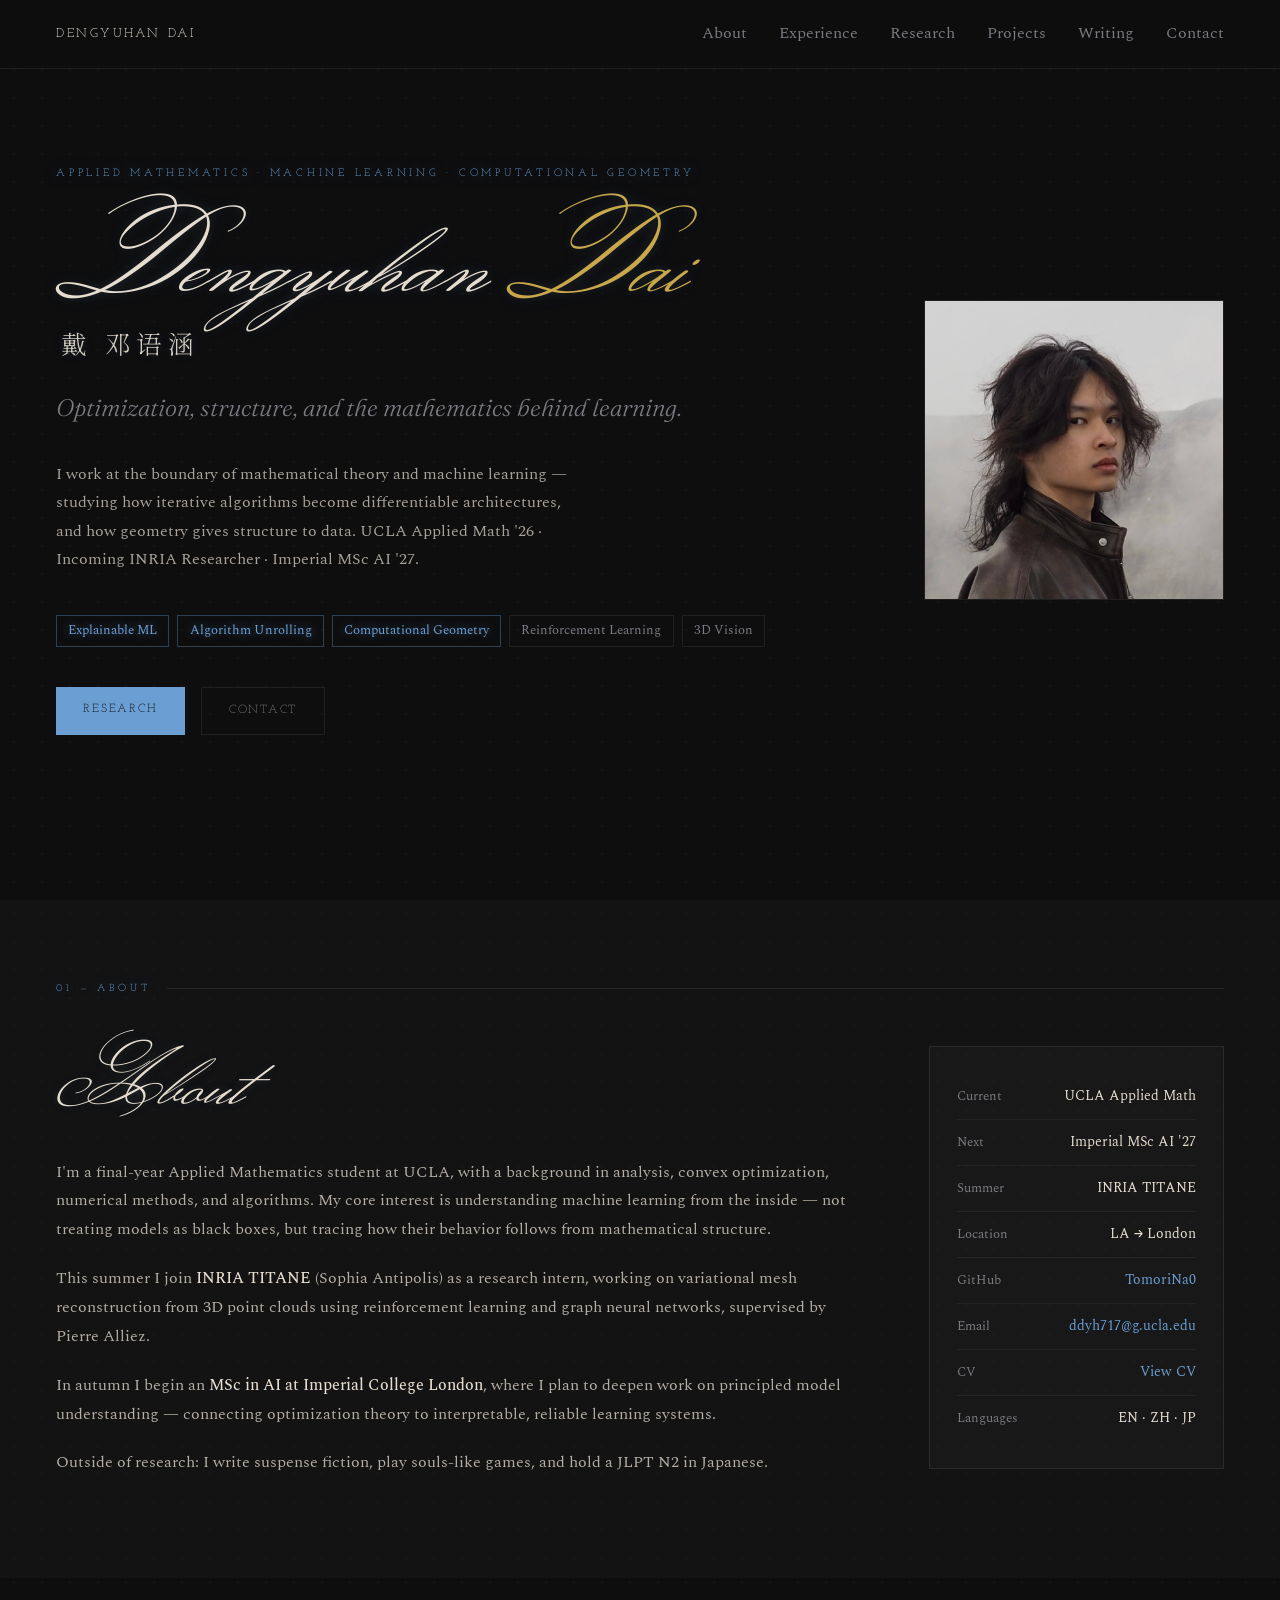
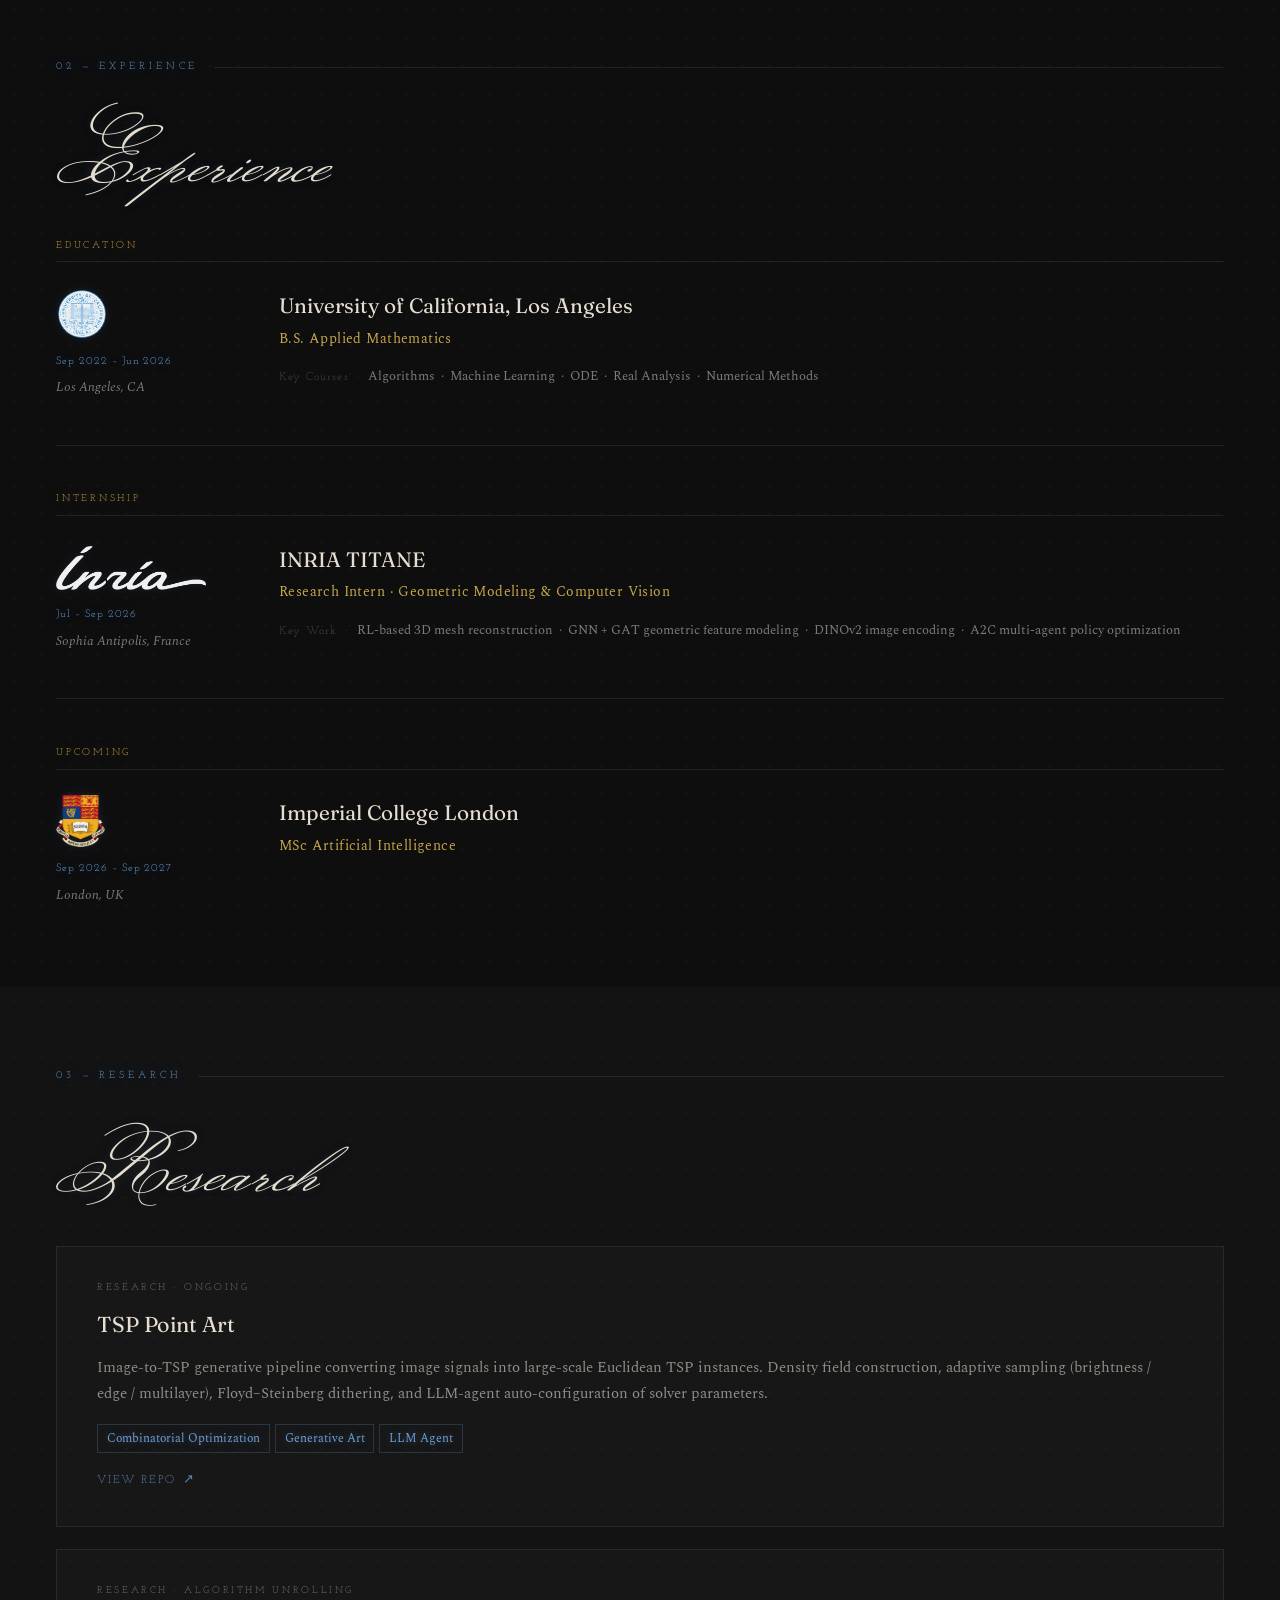
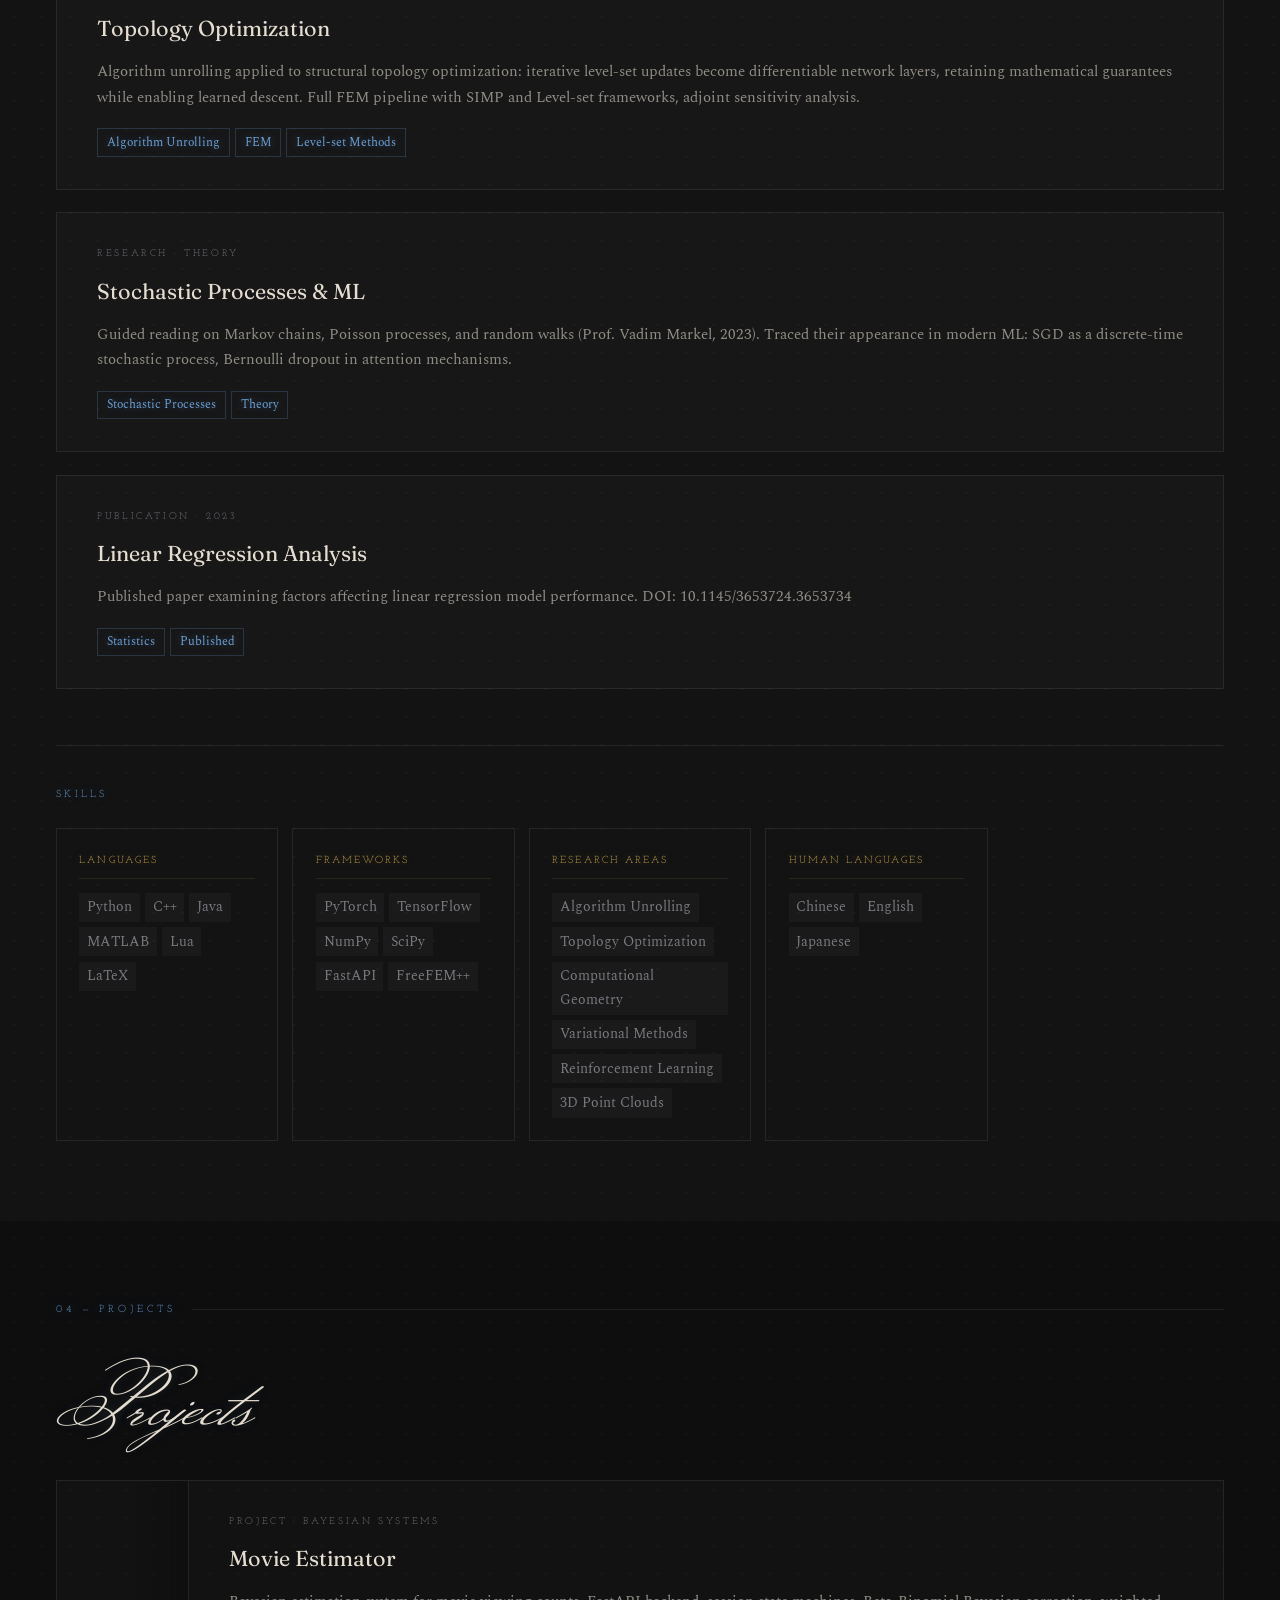
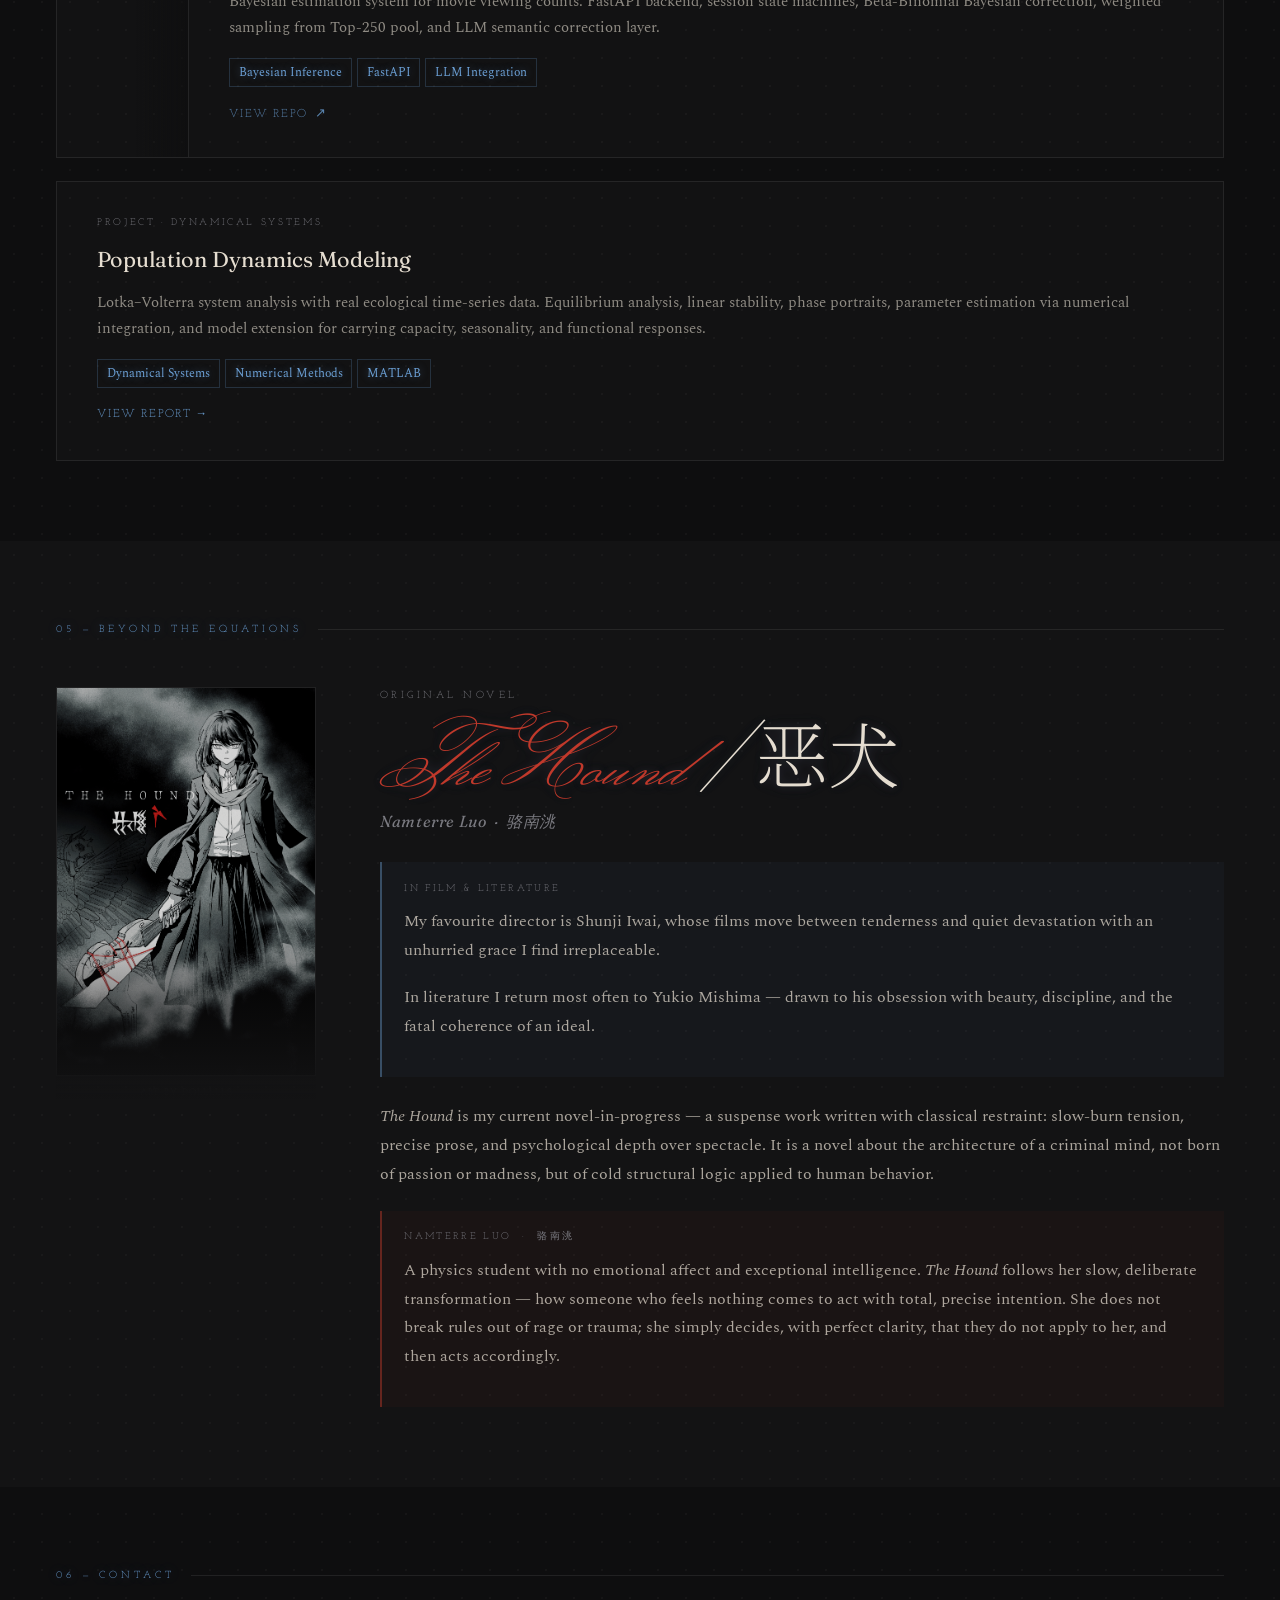
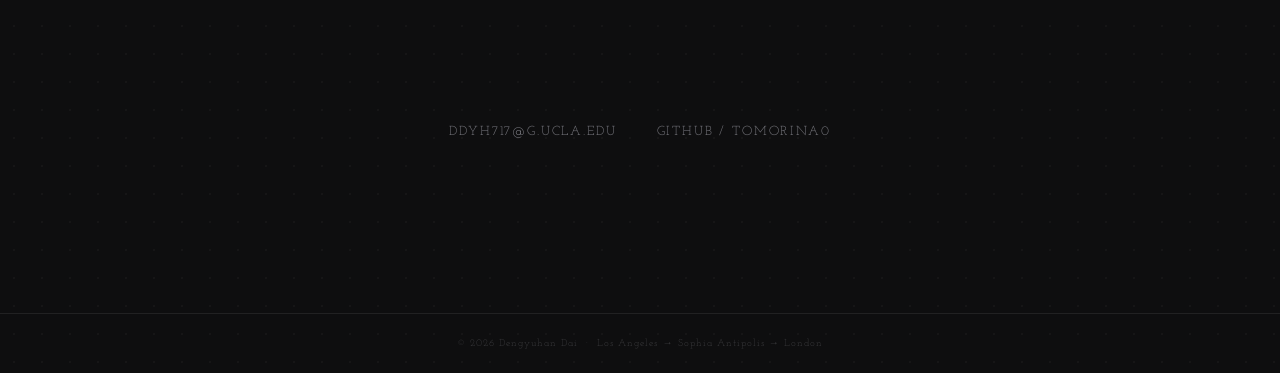
==== commit c4d1da67: "Add cache busting for site stylesheet" ====
--- a/index.html
+++ b/index.html
@@ -6,7 +6,7 @@
 <title>Dengyuhan Dai</title>
 <link rel="preconnect" href="https://fonts.googleapis.com">
 <link href="https://fonts.googleapis.com/css2?family=Cormorant+Garamond:ital,wght@1,300;1,400;1,500&family=Fraunces:ital,wght@0,300;0,400;0,600;1,300;1,400&family=Josefin+Slab:wght@400;600&family=Monsieur+La+Doulaise&family=Noto+Serif+SC:wght@200;300&family=Spectral:ital,wght@0,400;0,500;1,400&display=swap" rel="stylesheet">
-<link rel="stylesheet" href="assets/css/styles.css">
+<link rel="stylesheet" href="assets/css/styles.css?v=20260420b">
 </head>
 <body>
 
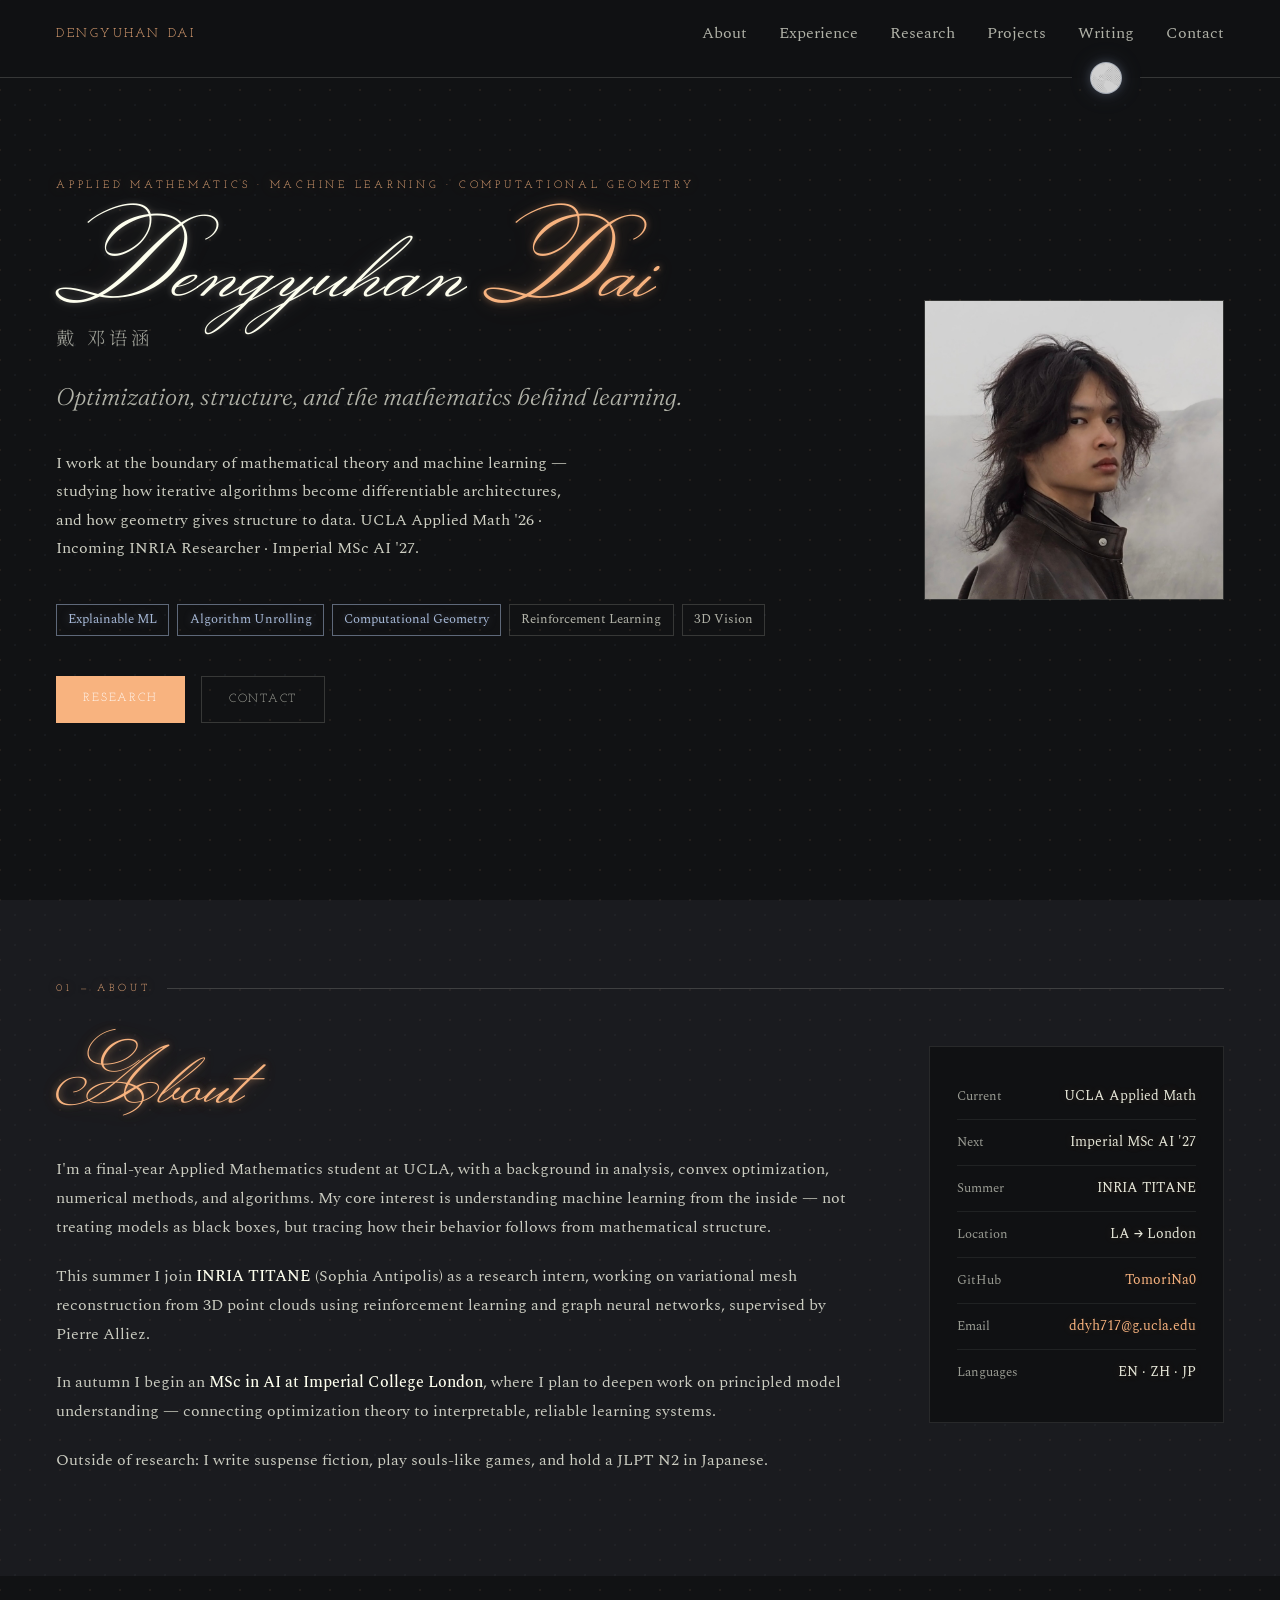
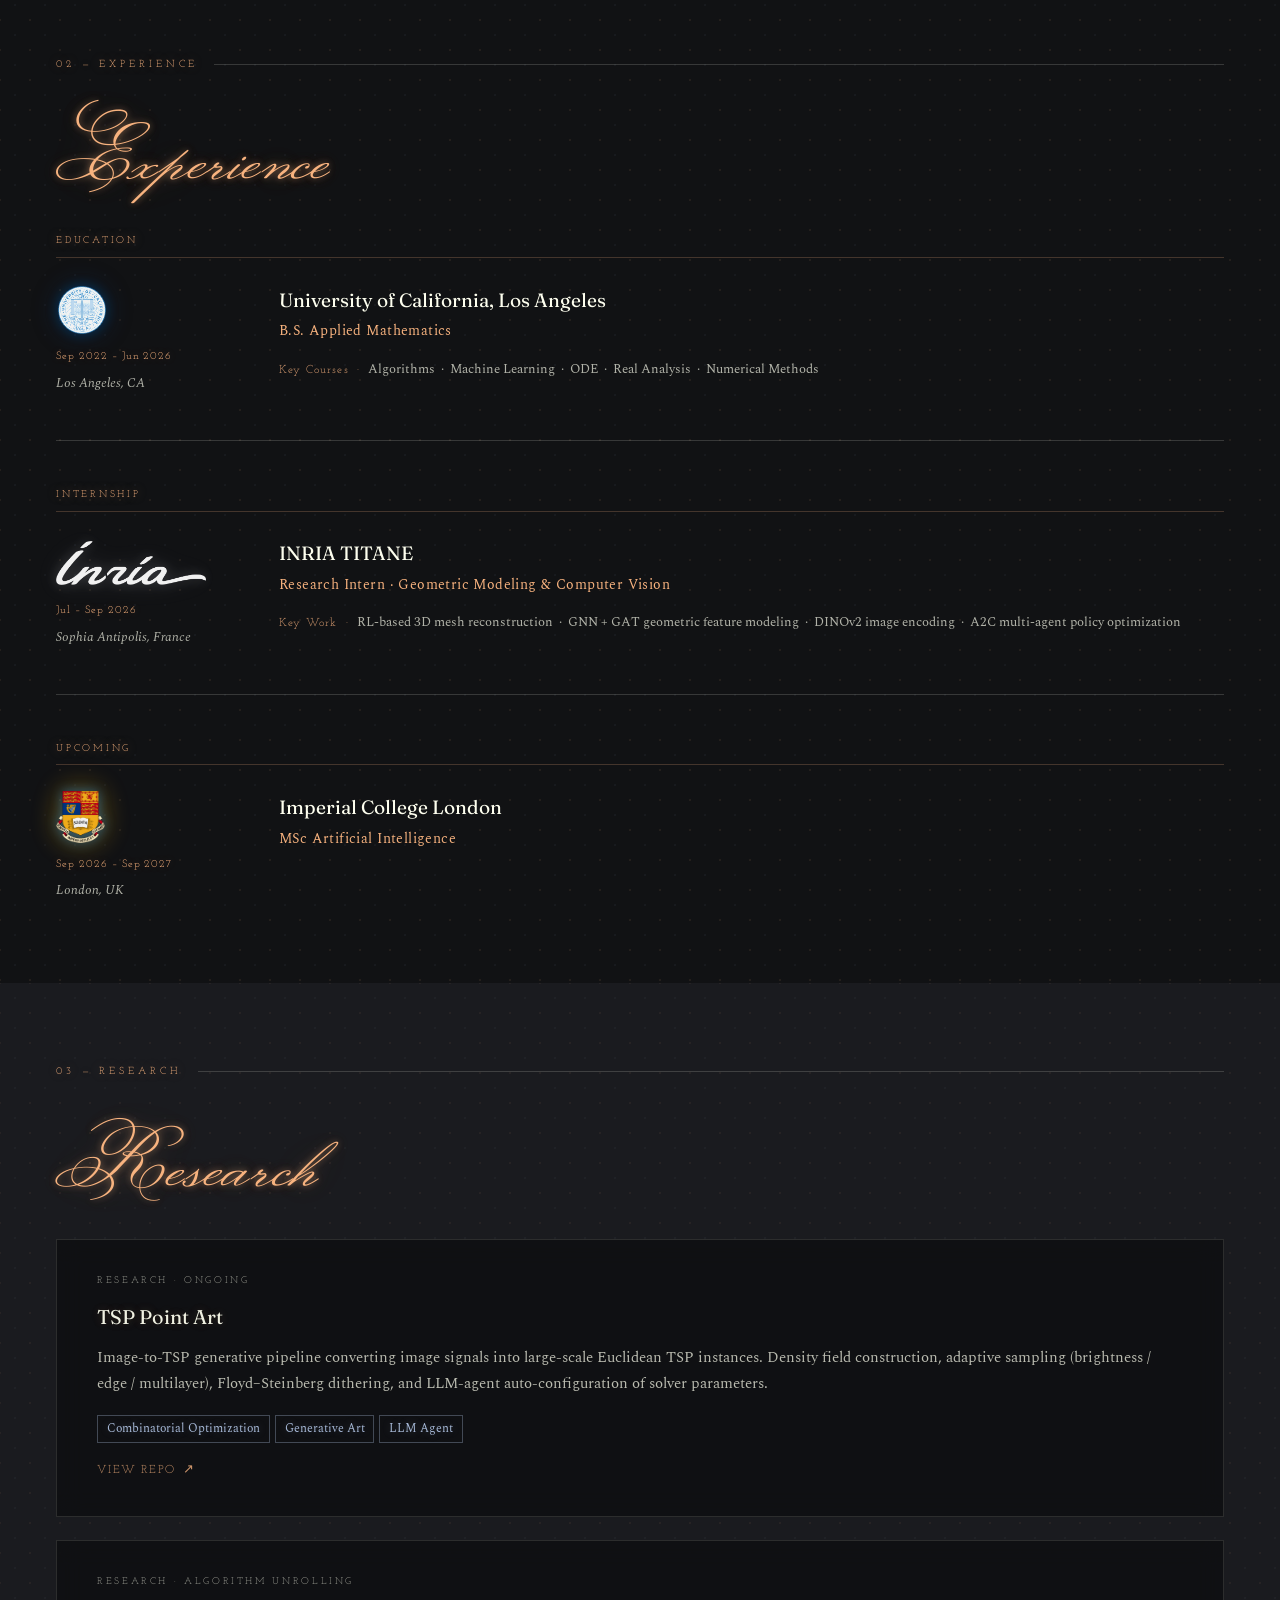
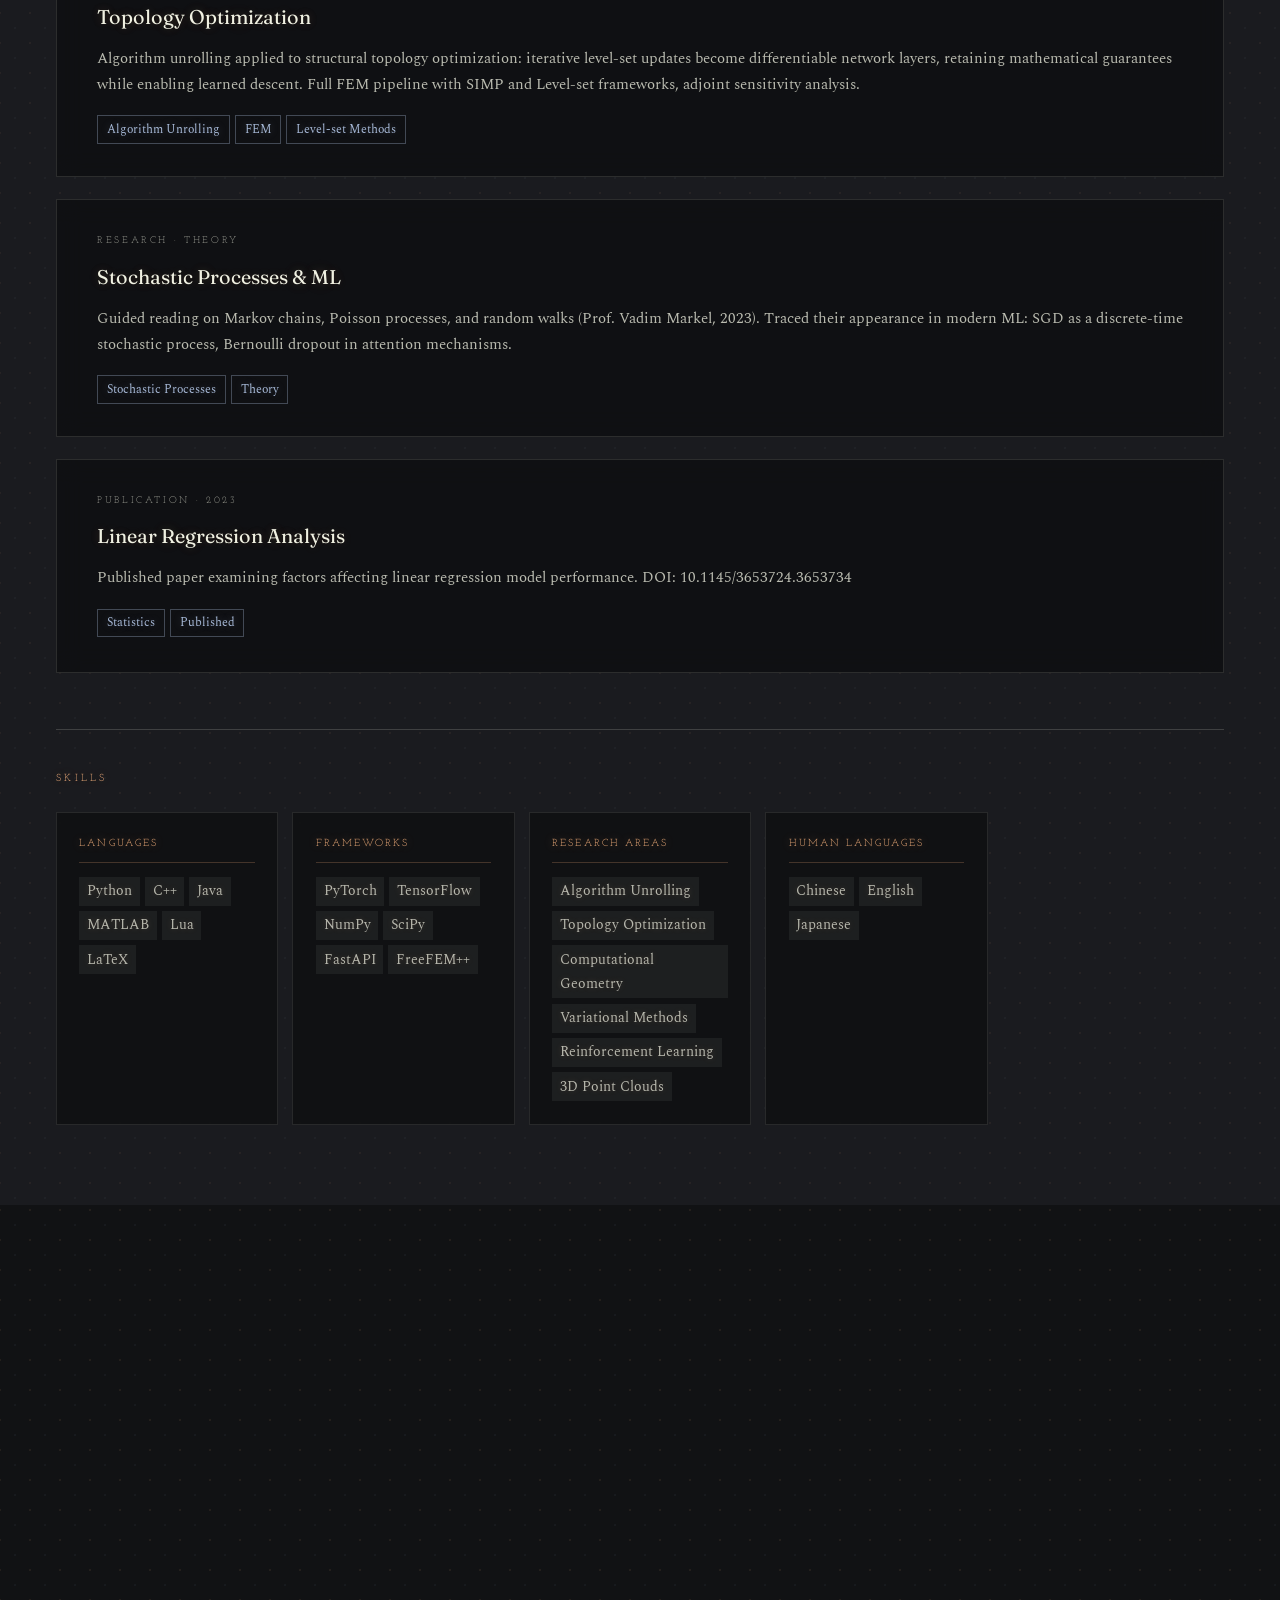
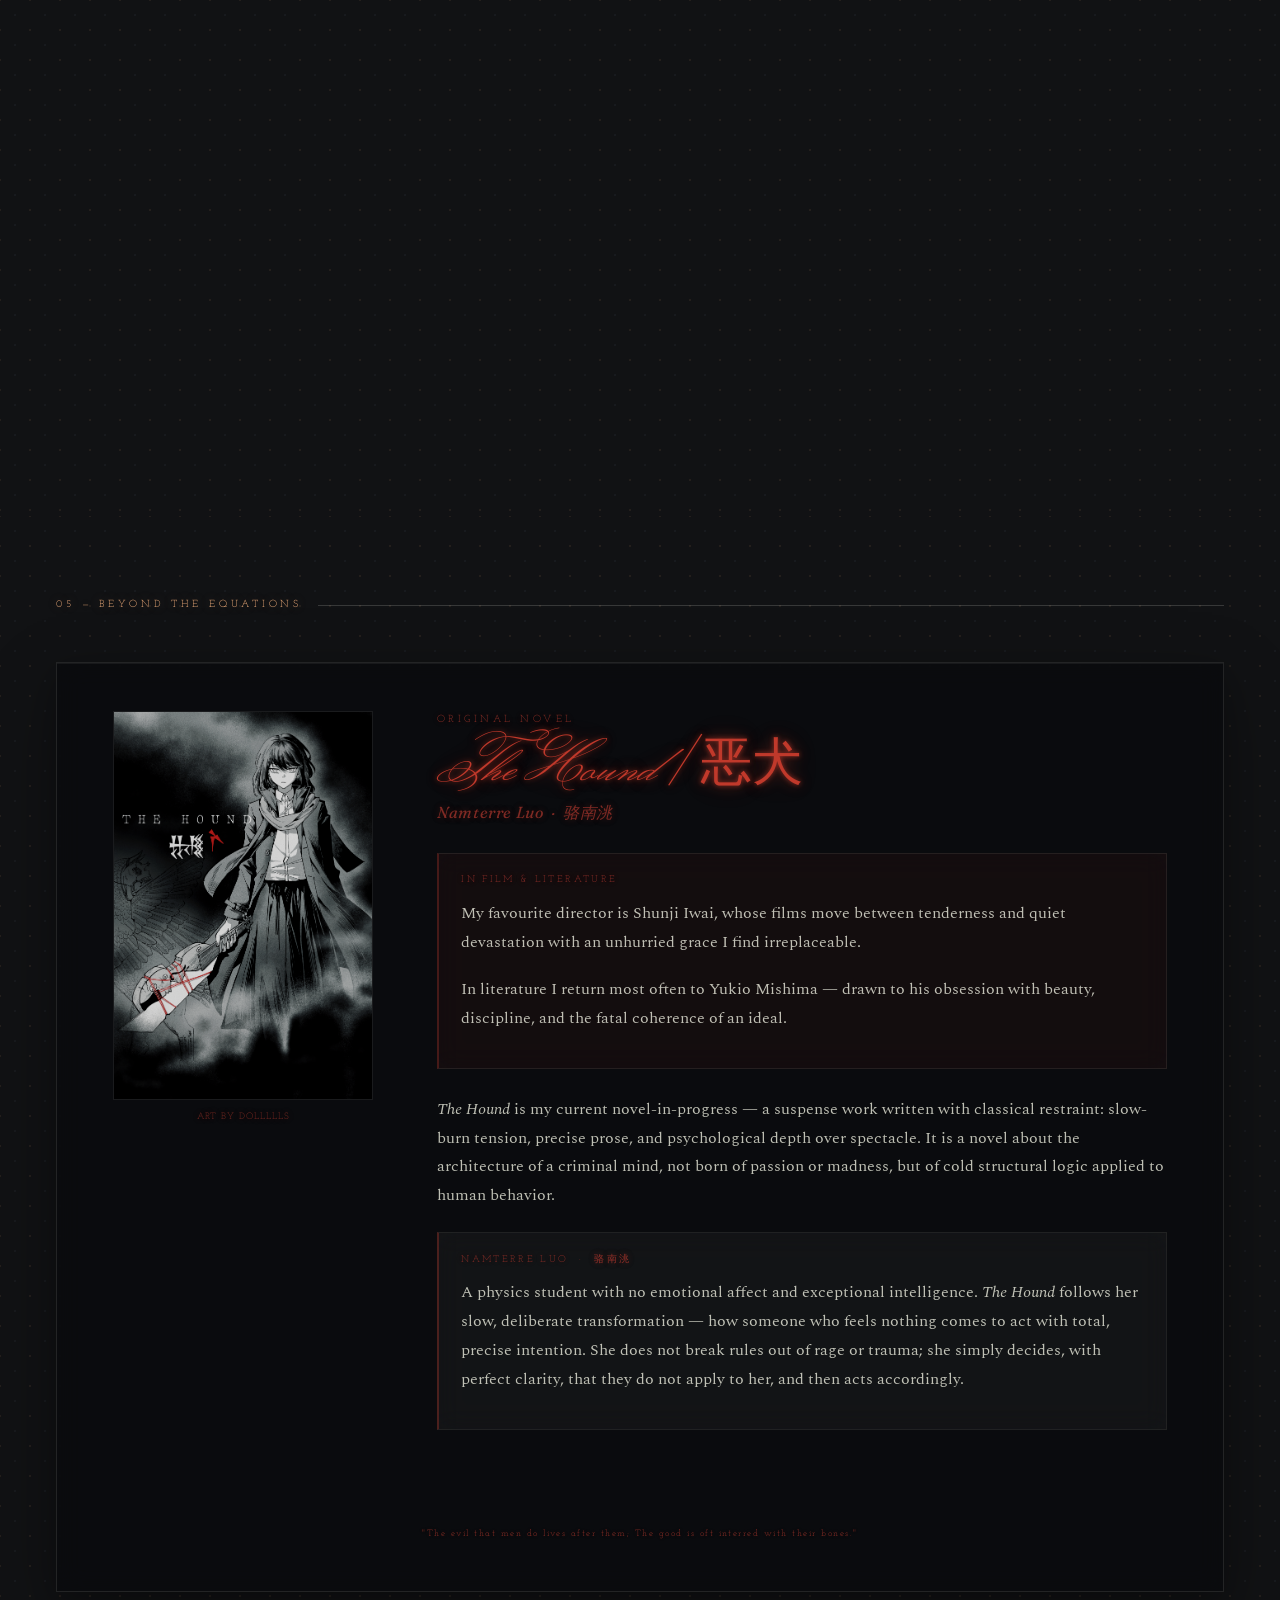
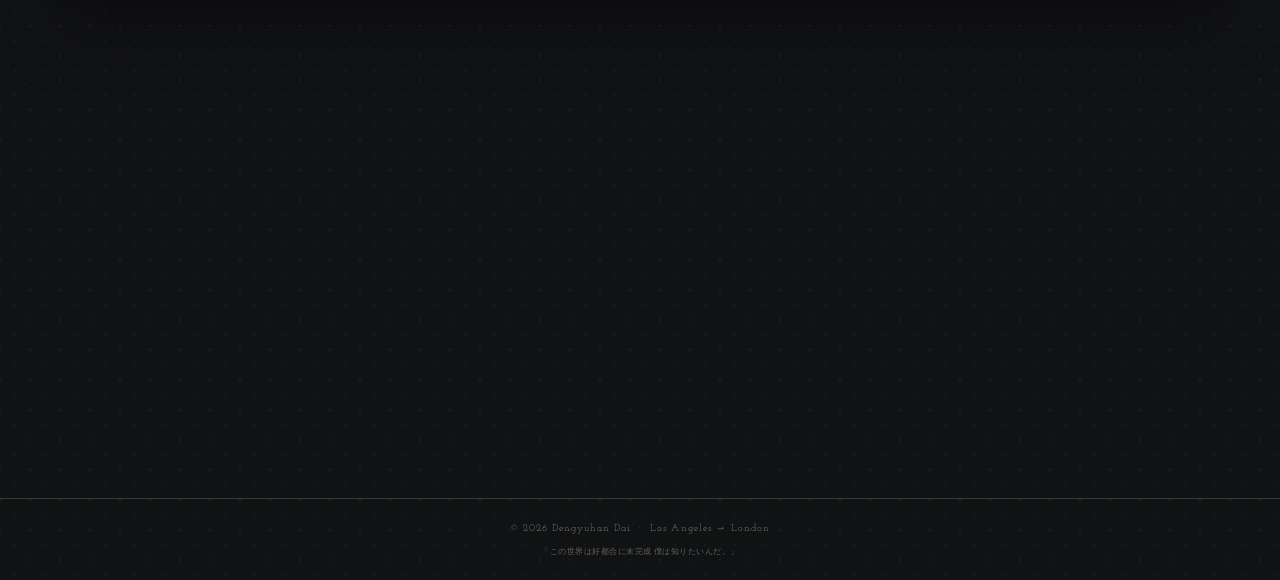
==== commit e4d2f157: "Refine site styling and content" ====
--- a/index.html
+++ b/index.html
@@ -5,8 +5,8 @@
 <meta name="viewport" content="width=device-width, initial-scale=1.0">
 <title>Dengyuhan Dai</title>
 <link rel="preconnect" href="https://fonts.googleapis.com">
-<link href="https://fonts.googleapis.com/css2?family=Cormorant+Garamond:ital,wght@1,300;1,400;1,500&family=Fraunces:ital,wght@0,300;0,400;0,600;1,300;1,400&family=Josefin+Slab:wght@400;600&family=Monsieur+La+Doulaise&family=Noto+Serif+SC:wght@200;300&family=Spectral:ital,wght@0,400;0,500;1,400&display=swap" rel="stylesheet">
-<link rel="stylesheet" href="assets/css/styles.css?v=20260420b">
+<link href="https://fonts.googleapis.com/css2?family=Cormorant+Garamond:ital,wght@1,300;1,400;1,500&family=Fraunces:ital,wght@0,300;0,400;0,600;1,300;1,400&family=Josefin+Slab:wght@400;600&family=Monsieur+La+Doulaise&family=Noto+Serif+SC:wght@200;300;400&family=Playfair+Display:ital,wght@1,400;1,500&family=Spectral:ital,wght@0,400;0,500;1,400&display=swap" rel="stylesheet">
+<link rel="stylesheet" href="assets/css/styles.css">
 </head>
 <body>
 
@@ -20,6 +20,7 @@
     <li><a href="#hound">Writing</a></li>
     <li><a href="#contact">Contact</a></li>
   </ul>
+  <div class="nav-globe" id="nav-globe"></div>
 </nav>
 
 <!-- HERO -->
@@ -55,9 +56,9 @@
 
 <!-- ABOUT -->
 <section id="about" class="alt-bg">
-  <div class="sec-num">01 — About</div>
+  <div class="sec-num reveal">01 — About</div>
   <div class="about-grid">
-    <div class="about-text">
+    <div class="about-text reveal">
       <h2 class="sec-title">About</h2>
       <p>
         I'm a final-year Applied Mathematics student at UCLA,
@@ -80,7 +81,7 @@
         and hold a JLPT N2 in Japanese.
       </p>
     </div>
-    <div class="about-card">
+    <div class="about-card reveal">
       <div class="card-row">
         <span class="card-key">Current</span>
         <span class="card-val">UCLA Applied Math</span>
@@ -106,10 +107,6 @@
         <span class="card-val"><a href="mailto:ddyh717@g.ucla.edu">ddyh717@g.ucla.edu</a></span>
       </div>
       <div class="card-row">
-        <span class="card-key">CV</span>
-        <span class="card-val"><a href="assets/docs/CV.pdf" target="_blank" rel="noopener">View CV</a></span>
-      </div>
-      <div class="card-row">
         <span class="card-key">Languages</span>
         <span class="card-val">EN · ZH · JP</span>
       </div>
@@ -119,10 +116,10 @@
 
 <!-- EXPERIENCE -->
 <section id="experience">
-  <div class="sec-num">02 — Experience</div>
-  <h2 class="sec-title">Experience</h2>
-
-  <div class="exp-category">Education</div>
+  <div class="sec-num reveal">02 — Experience</div>
+  <h2 class="sec-title reveal">Experience</h2>
+
+  <div class="exp-category reveal">Education</div>
 
   <div class="exp-item">
     <div class="exp-meta">
@@ -139,7 +136,7 @@
     </div>
   </div>
 
-  <div class="exp-category">Internship</div>
+  <div class="exp-category reveal">Internship</div>
 
   <div class="exp-item">
     <div class="exp-meta">
@@ -156,7 +153,7 @@
     </div>
   </div>
 
-  <div class="exp-category">Upcoming</div>
+  <div class="exp-category reveal">Upcoming</div>
 
   <div class="exp-item">
     <div class="exp-meta">
@@ -174,8 +171,8 @@
 
 <!-- RESEARCH -->
 <section id="research" class="alt-bg">
-  <div class="sec-num">03 — Research</div>
-  <h2 class="sec-title">Research</h2>
+  <div class="sec-num reveal">03 — Research</div>
+  <h2 class="sec-title reveal">Research</h2>
   <div class="proj-grid">
 
     <a class="proj-card" href="https://github.com/TomoriNa0/TSP-Point-Art" target="_blank" rel="noopener">
@@ -238,24 +235,24 @@
 
   </div>
 
-  <div class="skills-divider"></div>
-  <div class="skills-label">Skills</div>
+  <div class="skills-divider reveal"></div>
+  <div class="skills-label reveal">Skills</div>
   <div class="skills-grid">
-    <div class="skill-group">
+    <div class="skill-group reveal">
       <div class="skill-group-name">Languages</div>
       <ul class="skill-list">
         <li>Python</li><li>C++</li><li>Java</li>
         <li>MATLAB</li><li>Lua</li><li>LaTeX</li>
       </ul>
     </div>
-    <div class="skill-group">
+    <div class="skill-group reveal">
       <div class="skill-group-name">Frameworks</div>
       <ul class="skill-list">
         <li>PyTorch</li><li>TensorFlow</li><li>NumPy</li>
         <li>SciPy</li><li>FastAPI</li><li>FreeFEM++</li>
       </ul>
     </div>
-    <div class="skill-group">
+    <div class="skill-group reveal">
       <div class="skill-group-name">Research Areas</div>
       <ul class="skill-list">
         <li>Algorithm Unrolling</li><li>Topology Optimization</li>
@@ -263,7 +260,7 @@
         <li>Reinforcement Learning</li><li>3D Point Clouds</li>
       </ul>
     </div>
-    <div class="skill-group">
+    <div class="skill-group reveal">
       <div class="skill-group-name">Human Languages</div>
       <ul class="skill-list">
         <li>Chinese</li>
@@ -276,8 +273,8 @@
 
 <!-- PROJECTS -->
 <section id="projects">
-  <div class="sec-num">04 — Projects</div>
-  <h2 class="sec-title">Projects</h2>
+  <div class="sec-num reveal">04 — Projects</div>
+  <h2 class="sec-title reveal">Projects</h2>
   <div class="proj-grid">
 
     <!-- Movie Estimator — side video + clickable -->
@@ -327,15 +324,15 @@
 
 <!-- THE HOUND -->
 <section id="hound" class="alt-bg">
-  <div class="sec-num">05 — Beyond the Equations</div>
-  <div class="hound-inner">
+  <div class="sec-num reveal">05 — Beyond the Equations</div>
+  <div class="hound-inner reveal">
     <div class="hound-img-wrap">
       <img class="hound-img" src="assets/images/hound_cover.JPG" alt="The Hound — Namterre Luo">
       <div class="hound-img-credit">Art by Dollllls</div>
     </div>
     <div>
       <div class="hound-eyebrow">Original Novel</div>
-      <h2 class="hound-title"><em>The Hound</em> &nbsp;/&nbsp; <span class="wenkai-cn">恶犬</span></h2>
+      <h2 class="hound-title"><em>The Hound</em><span class="hound-title-red"> &nbsp;/&nbsp; 恶犬</span></h2>
       <div class="hound-char">Namterre Luo &nbsp;·&nbsp; 骆南洮</div>
       <div class="hound-body">
         <div class="hound-interests">
@@ -354,13 +351,14 @@
         </div>
       </div>
     </div>
+    <p class="hound-epigraph">"The evil that men do lives after them; The good is oft interred with their bones."</p>
   </div>
 </section>
 
 <!-- CONTACT -->
 <section id="contact">
-  <div class="sec-num">06 — Contact</div>
-  <div class="contact-wrap">
+  <div class="sec-num reveal">06 — Contact</div>
+  <div class="contact-wrap reveal">
     <div class="contact-links">
       <a href="mailto:ddyh717@g.ucla.edu" class="contact-link">ddyh717@g.ucla.edu</a>
       <a href="https://github.com/TomoriNa0" class="contact-link">github / TomoriNa0</a>
@@ -368,9 +366,40 @@
   </div>
 </section>
 
-<footer>© 2026 Dengyuhan Dai &nbsp;·&nbsp; Los Angeles → Sophia Antipolis → London</footer>
+<footer>
+  <div>© 2026 Dengyuhan Dai &nbsp;·&nbsp; Los Angeles → London</div>
+  <div class="footer-note">「この世界は好都合に未完成 僕は知りたいんだ。」</div>
+</footer>
 
 <script>
+  // Globe nav indicator
+  const navGlobe = document.getElementById('nav-globe');
+  const navEl = document.querySelector('nav');
+  function updateGlobe() {
+    const activeLink = document.querySelector('.nav-links a.active') || document.querySelector('.nav-links a');
+    if (!navGlobe || !navEl || !activeLink) return;
+    const rect = activeLink.getBoundingClientRect();
+    const navRect = navEl.getBoundingClientRect();
+    const cx = rect.left + rect.width / 2 - navRect.left;
+    const pad = 34;
+    navGlobe.style.left = cx + 'px';
+    navEl.style.setProperty('--gap-l', (cx - pad) + 'px');
+    navEl.style.setProperty('--gap-r', (cx + pad) + 'px');
+  }
+  window.addEventListener('load', updateGlobe);
+
+  // Globe rotation synced to scroll
+  let ticking = false;
+  window.addEventListener('scroll', () => {
+    if (!ticking) {
+      requestAnimationFrame(() => {
+        if (navGlobe) navGlobe.style.backgroundPositionX = (window.scrollY * 0.12) + 'px';
+        ticking = false;
+      });
+      ticking = true;
+    }
+  });
+
   // Scroll spy
   const sections = document.querySelectorAll('section[id]');
   const navLinks = document.querySelectorAll('.nav-links a');
@@ -379,7 +408,7 @@
       if (entry.isIntersecting) {
         navLinks.forEach(a => a.classList.remove('active'));
         const link = document.querySelector(`.nav-links a[href="#${entry.target.id}"]`);
-        if (link) link.classList.add('active');
+        if (link) { link.classList.add('active'); updateGlobe(); }
       }
     });
   }, { rootMargin: '-40% 0px -55% 0px' });
@@ -402,6 +431,23 @@
     });
   }, { threshold: 0.05 });
   document.querySelectorAll('.proj-grid').forEach(g => cardObs.observe(g));
+
+  // Reveal on scroll
+  const revealObs = new IntersectionObserver(entries => {
+    entries.forEach(e => {
+      if (e.isIntersecting) {
+        e.target.classList.add('visible');
+        revealObs.unobserve(e.target);
+      }
+    });
+  }, { threshold: 0.08, rootMargin: '0px 0px -40px 0px' });
+
+  // Stagger skill-groups
+  document.querySelectorAll('.skill-group.reveal').forEach((el, i) => {
+    el.style.transitionDelay = (i * 0.09) + 's';
+  });
+
+  document.querySelectorAll('.reveal').forEach(el => revealObs.observe(el));
 </script>
 
 </body>
--- a/assets/css/styles.css
+++ b/assets/css/styles.css
@@ -1,14 +1,14 @@
 :root {
-  --bg:       #0e0e0f;
-  --bg2:      #131314;
-  --text:     #e5ddd0;
-  --muted:    #7a7a80;
-  --blue:     #6b9fd4;
-  --blue-dim: rgba(107,159,212,0.18);
-  --gold:     #c9a84c;
-  --gold-dim: rgba(201,168,76,0.12);
-  --border:   rgba(255,255,255,0.08);
-  --red:      #c0392b;
+  --bg:       #111214;
+  --bg2:      #1a1b1f;
+  --text:     #feffef;
+  --muted:    rgba(254,255,239,0.68);
+  --blue:     #f8b37f;
+  --blue-dim: rgba(248,179,127,0.24);
+  --gold:     #f8b37f;
+  --gold-dim: rgba(248,179,127,0.22);
+  --border:   rgba(254,255,239,0.16);
+  --red:      #f8b37f;
 }
 
 *, *::before, *::after { box-sizing: border-box; margin: 0; padding: 0; }
@@ -16,8 +16,11 @@
 
 body {
   background-color: var(--bg);
-  background-image: radial-gradient(rgba(229,221,208,0.04) 1px, transparent 1px);
-  background-size: 28px 28px;
+  background-image:
+    radial-gradient(rgba(248,179,127,0.08) 1.3px, transparent 1.3px),
+    radial-gradient(rgba(127,149,184,0.06) 1.1px, transparent 1.1px);
+  background-size: 30px 30px, 30px 30px;
+  background-position: 15px 15px, 0 0;
   color: var(--text);
   font-family: 'Spectral', Georgia, serif;
   font-size: 17px;
@@ -29,16 +32,59 @@
 nav {
   position: fixed; top: 0; left: 0; right: 0; z-index: 100;
   display: flex; justify-content: space-between; align-items: center;
-  padding: 1.2rem 3.5rem;
-  background: rgba(14,14,15,0.92);
+  padding: 1.2rem 3.5rem 1.8rem;
+  background: rgba(17,18,20,0.92);
   backdrop-filter: blur(14px);
-  border-bottom: 1px solid var(--border);
+}
+nav::after {
+  content: '';
+  position: absolute;
+  bottom: 0; left: 0; right: 0;
+  height: 1px;
+  background: var(--border);
+  mask-image: linear-gradient(to right,
+    black 0,
+    black var(--gap-l, -100px),
+    transparent var(--gap-l, -100px),
+    transparent var(--gap-r, -100px),
+    black var(--gap-r, -100px),
+    black 100%
+  );
+  -webkit-mask-image: linear-gradient(to right,
+    black 0,
+    black var(--gap-l, -100px),
+    transparent var(--gap-l, -100px),
+    transparent var(--gap-r, -100px),
+    black var(--gap-r, -100px),
+    black 100%
+  );
+}
+.nav-globe {
+  position: absolute;
+  bottom: -16px;
+  left: 50%;
+  transform: translateX(-50%);
+  width: 32px;
+  height: 32px;
+  border-radius: 50%;
+  background-image: url('../images/earth.jpg');
+  background-size: 200% auto;
+  background-repeat: repeat-x;
+  background-position: 0% 40%;
+  transition: left 0.35s ease;
+  z-index: 101;
+  border: 1px solid rgba(166,184,214,0.6);
+  box-shadow:
+    0 0 10px rgba(166,184,214,0.34),
+    0 0 22px rgba(98,126,184,0.24),
+    0 2px 6px rgba(0,0,0,0.28);
+  filter: brightness(0.82) saturate(0.72);
 }
 .nav-logo {
   font-family: 'Josefin Slab', serif;
   font-size: 0.8rem;
   letter-spacing: 0.2em;
-  color: var(--text);
+  color: var(--blue);
   text-decoration: none;
   text-transform: uppercase;
 }
@@ -52,13 +98,13 @@
 }
 .nav-links a:hover { color: var(--text); }
 .nav-links a.active {
-  color: var(--text);
-  text-shadow: 0 0 10px rgba(229,221,208,0.25);
+  color: var(--blue);
+  text-shadow: 0 0 10px rgba(248,179,127,0.24);
 }
 
 /* ── PAGE WRAPPER ── */
 .page-content { padding-top: 80px; }
-section[id] { scroll-margin-top: 72px; }
+section[id] { scroll-margin-top: 80px; }
 
 /* ── HERO ── */
 #hero {
@@ -84,7 +130,7 @@
 .hero-photo {
   width: 100%;
   display: block;
-  border: 1px solid rgba(255,255,255,0.08);
+  border: 1px solid var(--border);
   filter: brightness(0.92) contrast(1.04);
 }
 .hero-label {
@@ -94,39 +140,42 @@
   color: var(--blue);
   text-transform: uppercase;
   margin-bottom: 1.6rem;
-  text-shadow: 0 0 14px rgba(107,159,212,0.5);
+  text-shadow: 0 0 14px rgba(248,179,127,0.38);
   opacity: 0; animation: fadeUp 0.6s 0.1s forwards;
 }
 .hero-name {
   font-family: 'Monsieur La Doulaise', 'Cormorant Garamond', serif;
-  font-size: clamp(4.6rem, 8.4vw, 7.1rem);
-  font-weight: 300;
-  font-style: italic;
-  line-height: 0.94;
+  font-size: clamp(4.2rem, 8vw, 6.4rem);
+  font-weight: 400;
+  font-style: normal;
+  line-height: 0.9;
   letter-spacing: 0.005em;
   color: var(--text);
-  margin-bottom: 0.8rem;
-  text-shadow:
-    0 0 10px rgba(107,159,212,0.16),
-    0 0 20px rgba(107,159,212,0.10),
-    0 0 16px rgba(201,168,76,0.08);
+  margin-bottom: 0.5rem;
+  text-shadow:
+    0 0 6px  rgba(254,255,239,0.28),
+    0 0 18px rgba(254,255,239,0.14),
+    0 0 36px rgba(248,179,127,0.08);
   opacity: 0; animation: fadeUp 0.6s 0.25s forwards;
 }
-.hero-name em { font-style: italic; color: var(--gold); font-weight: 400; }
+.hero-name em {
+  font-style: normal;
+  color: var(--gold);
+  font-weight: 400;
+  text-shadow:
+    0 0 6px rgba(248,179,127,0.5),
+    0 0 18px rgba(248,179,127,0.28),
+    0 0 34px rgba(248,179,127,0.14);
+}
 .hero-name-cn {
   font-family: 'Noto Serif SC', 'Songti SC', serif;
-  font-size: clamp(1.2rem, 2vw, 1.65rem);
+  font-size: 1.15rem;
   font-weight: 300;
+  font-style: normal;
+  color: rgba(254,255,239,0.58);
   letter-spacing: 0.22em;
-  color: rgba(229,221,208,0.92);
-  margin: -0.15rem 0 1.3rem;
-  padding-left: 0.18em;
-  text-shadow:
-    0 0 8px rgba(107,159,212,0.14),
-    0 0 16px rgba(107,159,212,0.09),
-    0 0 12px rgba(201,168,76,0.06);
-  opacity: 0;
-  animation: fadeUp 0.6s 0.32s forwards;
+  margin-bottom: 1.4rem;
+  opacity: 0; animation: fadeUp 0.6s 0.34s forwards;
 }
 .hero-sub {
   font-family: 'Fraunces', serif;
@@ -140,7 +189,7 @@
 .hero-desc {
   max-width: 520px;
   font-size: 1.02rem;
-  color: rgba(229,221,208,0.72);
+  color: rgba(254,255,239,0.8);
   margin-bottom: 2.5rem;
   opacity: 0; animation: fadeUp 0.6s 0.5s forwards;
 }
@@ -157,9 +206,9 @@
   font-family: 'Spectral', serif;
 }
 .tag.blue {
-  border-color: rgba(107,159,212,0.35);
-  color: var(--blue);
-  text-shadow: 0 0 10px rgba(107,159,212,0.5);
+  border-color: rgba(166,184,214,0.52);
+  color: #a6b8d6;
+  text-shadow: 0 0 10px rgba(166,184,214,0.34);
 }
 .hero-btns {
   display: flex; gap: 1rem;
@@ -177,17 +226,20 @@
   transition: all 0.25s;
   display: inline-block;
 }
-.btn-primary { background: var(--blue); color: #0e0e0f; }
-.btn-primary:hover { background: #88b5e0; }
+.btn-primary { background: var(--blue); color: #ffffff; }
+.btn-primary:hover { background: #96aac9; }
 .btn-outline { background: transparent; border: 1px solid var(--border); color: var(--muted); }
-.btn-outline:hover { border-color: rgba(229,221,208,0.3); color: var(--text); }
+.btn-outline:hover { border-color: rgba(248,179,127,0.28); color: var(--text); }
 
 /* ── SECTIONS ── */
 section { padding: 5rem 3.5rem; }
 .alt-bg {
   background-color: var(--bg2);
-  background-image: radial-gradient(rgba(229,221,208,0.035) 1px, transparent 1px);
-  background-size: 28px 28px;
+  background-image:
+    radial-gradient(rgba(248,179,127,0.06) 1.25px, transparent 1.25px),
+    radial-gradient(rgba(127,149,184,0.05) 1.05px, transparent 1.05px);
+  background-size: 30px 30px, 30px 30px;
+  background-position: 15px 15px, 0 0;
 }
 
 .sec-num {
@@ -198,23 +250,24 @@
   text-transform: uppercase;
   margin-bottom: 3rem;
   display: flex; align-items: center; gap: 1rem;
-  text-shadow: 0 0 12px rgba(107,159,212,0.45);
+  text-shadow: 0 0 12px rgba(248,179,127,0.34);
 }
 .sec-num::after { content: ''; flex: 1; height: 1px; background: var(--border); }
 
 .sec-title {
   font-family: 'Monsieur La Doulaise', 'Cormorant Garamond', serif;
-  font-size: clamp(3.5rem, 5.8vw, 5rem);
+  font-size: clamp(3.6rem, 5.8vw, 5.1rem);
   font-weight: 400;
-  font-style: italic;
-  line-height: 0.98;
+  font-style: normal;
+  line-height: 0.95;
   letter-spacing: 0.005em;
   margin-bottom: 2.5rem;
-  color: var(--text);
-  text-shadow:
-    0 0 8px rgba(107,159,212,0.14),
-    0 0 16px rgba(107,159,212,0.09),
-    0 0 12px rgba(201,168,76,0.06);
+  color: var(--blue);
+  text-shadow:
+    0 0 6px  rgba(248,179,127,0.38),
+    0 0 16px rgba(248,179,127,0.24),
+    0 0 36px rgba(248,179,127,0.14),
+    0 0 10px rgba(248,179,127,0.16);
 }
 .sec-title em { font-style: italic; color: var(--gold); }
 
@@ -226,27 +279,29 @@
   align-items: start;
 }
 .about-text p {
-  color: rgba(229,221,208,0.77);
+  color: rgba(254,255,239,0.78);
   margin-bottom: 1.25rem;
   font-size: 1.03rem;
 }
 .about-text strong { color: var(--text); font-weight: 500; }
 .about-card {
-  border: 1px solid var(--border);
+  border: 1px solid rgba(254,255,239,0.1);
   padding: 1.7rem;
-  background: rgba(255,255,255,0.02);
+  background: rgba(14,15,17,0.8);
+  backdrop-filter: blur(12px);
+  -webkit-backdrop-filter: blur(12px);
 }
 .card-row {
   display: flex; justify-content: space-between; align-items: baseline;
   padding: 0.62rem 0;
-  border-bottom: 1px solid rgba(255,255,255,0.05);
+  border-bottom: 1px solid rgba(255,255,255,0.07);
   gap: 1rem;
 }
 .card-row:last-child { border-bottom: none; }
-.card-key { color: var(--muted); font-size: 0.81rem; flex-shrink: 0; }
-.card-val { color: var(--text); font-size: 0.9rem; text-align: right; }
+.card-key { color: rgba(254,255,239,0.58); font-size: 0.81rem; flex-shrink: 0; }
+.card-val { color: rgba(254,255,239,0.9); font-size: 0.9rem; text-align: right; text-shadow: 0 0 8px rgba(248,179,127,0.18), 0 0 20px rgba(248,179,127,0.1); }
 .card-val a { color: var(--blue); text-decoration: none; }
-.card-val a:hover { color: var(--text); }
+.card-val a:hover { color: rgba(254,255,239,0.96); }
 .wenkai-cn {
   font-family: 'Noto Serif SC', 'Songti SC', serif;
   font-style: normal;
@@ -265,14 +320,25 @@
   object-position: left center;
   display: block;
   margin-bottom: 0.8rem;
-  filter:
-    brightness(1.03)
-    contrast(1.08)
-    saturate(1.02)
-    drop-shadow(0 0 3px rgba(107,159,212,0.08))
-    drop-shadow(0 0 6px rgba(107,159,212,0.06));
-  mix-blend-mode: screen;
+  filter: brightness(1) contrast(1.06) saturate(1.02)
+    drop-shadow(0 0 5px rgba(255,255,255,0.06));
+  mix-blend-mode: normal;
   opacity: 0.94;
+}
+img.exp-logo-img[alt="UCLA"] {
+  filter: brightness(1.04) contrast(1.08) saturate(1)
+    drop-shadow(0 0 6px rgba(0,62,116,0.72))
+    drop-shadow(0 0 14px rgba(0,62,116,0.38));
+}
+img.exp-logo-img[alt="INRIA"] {
+  filter: brightness(1.1) contrast(1.1) saturate(0.88)
+    drop-shadow(0 0 6px rgba(210,214,224,0.22))
+    drop-shadow(0 0 14px rgba(210,214,224,0.14));
+}
+img.exp-logo-img[alt="Imperial College London"] {
+  filter: brightness(1.03) contrast(1.08) saturate(1)
+    drop-shadow(0 0 6px rgba(39,116,174,0.72))
+    drop-shadow(0 0 14px rgba(255,185,0,0.4));
 }
 
 /* ── EXPERIENCE CATEGORY ── */
@@ -286,7 +352,7 @@
   margin-top: 0.5rem;
   padding-bottom: 0.45rem;
   border-bottom: 1px solid var(--gold-dim);
-  text-shadow: 0 0 10px rgba(201,168,76,0.4);
+  text-shadow: 0 0 10px rgba(248,179,127,0.5);
 }
 .exp-item + .exp-category { margin-top: 2.8rem; }
 
@@ -309,19 +375,19 @@
   color: var(--blue);
   letter-spacing: 0.09em;
   margin-bottom: 0.3rem;
-  text-shadow: 0 0 8px rgba(107,159,212,0.35);
+  text-shadow: 0 0 8px rgba(248,179,127,0.26);
 }
 .exp-location { font-size: 0.84rem; color: var(--muted); font-style: italic; }
 .exp-org {
   font-family: 'Fraunces', serif;
-  font-size: 1.3rem;
+  font-size: 1.2rem;
   color: var(--text);
   margin-bottom: 0.2rem;
 }
 .exp-role { font-size: 0.85rem; color: var(--gold); letter-spacing: 0.03em; margin-bottom: 0.85rem; }
 .exp-bullets { padding-left: 1rem; }
 .exp-bullets li {
-  color: rgba(229,221,208,0.7);
+  color: rgba(254,255,239,0.74);
   font-size: 0.96rem;
   margin-bottom: 0.42rem;
 }
@@ -335,7 +401,7 @@
   font-family: 'Josefin Slab', serif;
   font-size: 0.72rem;
   letter-spacing: 0.1em;
-  color: rgba(229,221,208,0.28);
+  color: rgba(248,179,127,0.88);
 }
 
 /* ── RESEARCH / PROJECTS GRID ── */
@@ -345,18 +411,19 @@
   gap: 1.4rem;
 }
 .proj-card {
-  border: 1px solid var(--border);
+  border: 1px solid rgba(254,255,239,0.12);
   padding: 2rem 2.5rem;
-  background: rgba(255,255,255,0.015);
+  background: rgba(14,15,17,0.84);
+  backdrop-filter: blur(12px);
+  -webkit-backdrop-filter: blur(12px);
   min-height: 214px;
   opacity: 0; transform: translateY(12px);
   transition: opacity 0.5s, transform 0.5s, border-color 0.25s;
   overflow: hidden;
 }
 .proj-card.visible { opacity: 1; transform: none; }
-.proj-card:hover { border-color: rgba(107,159,212,0.38); }
-
-/* Clickable card */
+.proj-card:hover { border-color: rgba(248,179,127,0.28); }
+
 a.proj-card {
   display: block;
   color: inherit;
@@ -366,7 +433,7 @@
 a.proj-card.proj-card-video-side {
   display: grid;
 }
-a.proj-card:hover { border-color: rgba(107,159,212,0.5); }
+a.proj-card:hover { border-color: rgba(248,179,127,0.34); }
 
 /* Side video card */
 .proj-card-video-side {
@@ -391,7 +458,7 @@
 }
 .proj-video-side-overlay {
   position: absolute; inset: 0;
-  background: linear-gradient(to right, transparent 60%, rgba(14,14,15,0.65) 100%);
+  background: linear-gradient(to right, transparent 55%, rgba(14,15,17,0.92) 100%);
 }
 .proj-card-body {
   padding: 2rem 2.5rem;
@@ -417,13 +484,12 @@
   font-size: 0.8rem;
 }
 a.proj-card:hover .proj-card-link-hint {
-  color: var(--text);
-  text-shadow: 0 0 8px rgba(107,159,212,0.35);
+  color: var(--blue);
+  text-shadow: 0 0 8px rgba(248,179,127,0.26);
   transform: translateX(2px);
   opacity: 1;
 }
 
-/* PDF link */
 .proj-pdf-link {
   display: inline-block;
   margin-top: 1rem;
@@ -436,27 +502,30 @@
   transition: color 0.2s, text-shadow 0.2s;
 }
 .proj-pdf-link:hover {
-  color: var(--text);
-  text-shadow: 0 0 8px rgba(107,159,212,0.4);
+  color: var(--blue);
+  text-shadow: 0 0 8px rgba(248,179,127,0.28);
 }
 
 .proj-type {
   font-family: 'Josefin Slab', serif;
   font-size: 0.61rem;
   letter-spacing: 0.27em;
-  color: var(--muted);
+  color: rgba(254,255,239,0.62);
   text-transform: uppercase;
   margin-bottom: 0.65rem;
 }
 .proj-name {
   font-family: 'Fraunces', serif;
-  font-size: 1.35rem;
-  color: var(--text);
+  font-size: 1.24rem;
+  color: rgba(254,255,239,0.94);
   margin-bottom: 0.7rem;
+  text-shadow:
+    0 0 8px  rgba(248,179,127,0.18),
+    0 0 22px rgba(248,179,127,0.1);
 }
 .proj-desc {
   font-size: 0.95rem;
-  color: rgba(229,221,208,0.6);
+  color: rgba(254,255,239,0.72);
   margin-bottom: 1.1rem;
   line-height: 1.7;
 }
@@ -464,10 +533,10 @@
 .proj-tag {
   font-size: 0.77rem;
   padding: 0.16rem 0.55rem;
-  border: 1px solid rgba(107,159,212,0.22);
-  color: var(--blue);
+  border: 1px solid rgba(166,184,214,0.34);
+  color: #a6b8d6;
   font-family: 'Spectral', serif;
-  text-shadow: 0 0 8px rgba(107,159,212,0.38);
+  text-shadow: 0 0 8px rgba(166,184,214,0.28);
 }
 
 /* ── SKILLS ── */
@@ -483,14 +552,20 @@
   color: var(--blue);
   text-transform: uppercase;
   margin-bottom: 1.5rem;
-  text-shadow: 0 0 12px rgba(107,159,212,0.4);
+  text-shadow: 0 0 12px rgba(248,179,127,0.28);
 }
 .skills-grid {
   display: grid;
   grid-template-columns: repeat(auto-fill, minmax(195px, 1fr));
   gap: 0.9rem;
 }
-.skill-group { padding: 1.4rem; border: 1px solid var(--border); }
+.skill-group {
+  padding: 1.4rem;
+  background: rgba(14,15,17,0.8);
+  backdrop-filter: blur(12px);
+  -webkit-backdrop-filter: blur(12px);
+  border: 1px solid rgba(254,255,239,0.1);
+}
 .skill-group-name {
   font-family: 'Josefin Slab', serif;
   font-size: 0.64rem;
@@ -499,18 +574,19 @@
   text-transform: uppercase;
   margin-bottom: 0.85rem;
   padding-bottom: 0.55rem;
-  border-bottom: 1px solid var(--gold-dim);
-  text-shadow: 0 0 10px rgba(201,168,76,0.35);
+  border-bottom: 1px solid rgba(248,179,127,0.22);
+  text-shadow: 0 0 10px rgba(248,179,127,0.45);
 }
 .skill-list { list-style: none; display: flex; flex-wrap: wrap; gap: 0.32rem; }
 .skill-list li {
   font-size: 0.86rem;
-  color: var(--muted);
+  color: rgba(254,255,239,0.68);
   padding: 0.16rem 0.48rem;
-  background: rgba(255,255,255,0.03);
-}
-
-/* ── THE HOUND ── */
+  background: rgba(255,255,255,0.06);
+  text-shadow: 0 0 6px rgba(248,179,127,0.18);
+}
+
+/* ── THE HOUND — base layout ── */
 .hound-inner {
   display: grid;
   grid-template-columns: 260px 1fr;
@@ -528,7 +604,6 @@
   font-family: 'Josefin Slab', serif;
   font-size: 0.58rem;
   letter-spacing: 0.1em;
-  color: rgba(122,122,128,0.45);
   text-align: center;
   margin-top: 0.55rem;
   text-transform: uppercase;
@@ -536,73 +611,165 @@
 .hound-img-wrap::after {
   content: '';
   position: absolute; inset: 0;
-  background: linear-gradient(to bottom, transparent 60%, var(--bg2) 100%);
   pointer-events: none;
 }
 .hound-eyebrow {
   font-family: 'Josefin Slab', serif;
   font-size: 0.64rem;
   letter-spacing: 0.34em;
-  color: var(--muted);
   text-transform: uppercase;
   margin-bottom: 0.75rem;
 }
 .hound-title {
   font-family: 'Monsieur La Doulaise', 'Cormorant Garamond', serif;
-  font-size: clamp(3.5rem, 5.6vw, 4.9rem);
+  font-size: clamp(2.5rem, 4vw, 3.4rem);
   font-weight: 400;
-  font-style: italic;
-  line-height: 0.98;
+  font-style: normal;
+  line-height: 0.95;
   letter-spacing: 0.005em;
   margin-bottom: 0.5rem;
-  color: var(--text);
-  text-shadow:
-    0 0 10px rgba(107,159,212,0.16),
-    0 0 18px rgba(107,159,212,0.11),
-    0 0 14px rgba(192,57,43,0.07);
-}
-.hound-title em { font-style: italic; color: var(--red); font-weight: 400; }
+  text-shadow:
+    0 0 5px  rgba(248,179,127,0.76),
+    0 0 16px rgba(248,179,127,0.5),
+    0 0 36px rgba(248,179,127,0.28),
+    0 0 10px rgba(248,179,127,0.36);
+}
+.hound-title em { font-style: italic; color: #c0392b; font-weight: 400; }
+.hound-title em {
+  text-shadow:
+    0 0 5px rgba(192,57,43,0.72),
+    0 0 14px rgba(192,57,43,0.44),
+    0 0 28px rgba(192,57,43,0.2);
+}
+.hound-title-red {
+  color: #c0392b;
+  text-shadow:
+    0 0 5px rgba(192,57,43,0.72),
+    0 0 14px rgba(192,57,43,0.44),
+    0 0 28px rgba(192,57,43,0.2);
+}
 .hound-char {
   font-family: 'Fraunces', serif;
   font-size: 1rem;
-  color: var(--muted);
   font-style: italic;
   margin-bottom: 1.7rem;
   letter-spacing: 0.04em;
 }
 .hound-body p {
   font-size: 1.01rem;
-  color: rgba(229,221,208,0.73);
   margin-bottom: 1.15rem;
   line-height: 1.78;
 }
 .hound-interests {
   margin-bottom: 1.6rem;
   padding: 1.1rem 1.4rem;
-  border-left: 2px solid rgba(107,159,212,0.4);
-  background: rgba(107,159,212,0.04);
 }
 .hound-char-card {
   margin-top: 1.4rem;
   padding: 1.1rem 1.4rem;
-  border-left: 2px solid rgba(192,57,43,0.45);
-  background: rgba(192,57,43,0.04);
 }
 .hound-insp-label {
   font-family: 'Josefin Slab', serif;
   font-size: 0.61rem;
   letter-spacing: 0.24em;
-  color: var(--muted);
   text-transform: uppercase;
   margin-bottom: 0.65rem;
 }
 .hound-aside-text {
   font-size: 0.94rem;
-  color: rgba(229,221,208,0.6);
   line-height: 1.72;
   margin-top: 0.55rem;
 }
 .hound-aside-text:first-of-type { margin-top: 0; }
+.hound-epigraph {
+  grid-column: 1 / -1;
+  justify-self: center;
+  margin-top: 2rem;
+  display: block;
+  width: 100%;
+  text-align: center;
+  font-family: 'Josefin Slab', serif;
+  font-size: 0.58rem;
+  letter-spacing: 0.16em;
+  line-height: 1.8;
+  text-transform: none;
+}
+
+/* ── HOUND — dark floating card ── */
+#hound {
+  background-color: var(--bg);
+  background-image:
+    radial-gradient(rgba(248,179,127,0.08) 1.3px, transparent 1.3px),
+    radial-gradient(rgba(127,149,184,0.06) 1.1px, transparent 1.1px);
+  background-size: 30px 30px, 30px 30px;
+  background-position: 15px 15px, 0 0;
+}
+#hound .hound-inner {
+  background: rgba(11,12,14,0.9);
+  backdrop-filter: blur(12px);
+  -webkit-backdrop-filter: blur(12px);
+  border: 1px solid rgba(254,255,239,0.1);
+  padding: 3rem 3.5rem;
+  box-shadow:
+    0 28px 72px rgba(0,0,0,0.28),
+    0 8px 28px rgba(0,0,0,0.18),
+    inset 0 1px 0 rgba(255,255,255,0.06);
+  margin-top: 0.5rem;
+}
+#hound .hound-img-wrap::after {
+  display: none;
+}
+#hound .hound-img-credit {
+  color: rgba(143,47,40,0.9);
+  text-shadow:
+    0 0 6px rgba(143,47,40,0.36),
+    0 0 14px rgba(143,47,40,0.18);
+}
+#hound .hound-eyebrow    {
+  color: #8f2f28;
+  text-shadow:
+    0 0 6px rgba(143,47,40,0.32),
+    0 0 14px rgba(143,47,40,0.16);
+}
+#hound .hound-title      { color: var(--gold); }
+#hound .hound-char       {
+  color: rgba(143,47,40,0.88);
+  text-shadow:
+    0 0 6px rgba(143,47,40,0.28),
+    0 0 12px rgba(143,47,40,0.14);
+}
+#hound .hound-body p     { color: rgba(254,255,239,0.74); }
+#hound .hound-interests {
+  border-left: 2px solid rgba(143,47,40,0.42);
+  border-top: 1px solid rgba(254,255,239,0.08);
+  border-right: 1px solid rgba(254,255,239,0.08);
+  border-bottom: 1px solid rgba(254,255,239,0.08);
+  background: rgba(143,47,40,0.08);
+  backdrop-filter: blur(12px);
+  -webkit-backdrop-filter: blur(12px);
+}
+#hound .hound-char-card {
+  background: rgba(254,255,239,0.04);
+  backdrop-filter: blur(12px);
+  -webkit-backdrop-filter: blur(12px);
+  border-left: 2px solid rgba(143,47,40,0.46);
+  border-top: 1px solid rgba(254,255,239,0.06);
+  border-right: 1px solid rgba(254,255,239,0.06);
+  border-bottom: 1px solid rgba(254,255,239,0.06);
+}
+#hound .hound-insp-label {
+  color: #8f2f28;
+  text-shadow:
+    0 0 6px rgba(143,47,40,0.3),
+    0 0 12px rgba(143,47,40,0.14);
+}
+#hound .hound-aside-text { color: rgba(254,255,239,0.62); }
+#hound .hound-inner .hound-epigraph {
+  color: #8f2f28;
+  text-shadow:
+    0 0 4px rgba(143,47,40,0.22),
+    0 0 10px rgba(143,47,40,0.1);
+}
 
 /* ── CONTACT ── */
 .contact-wrap {
@@ -623,7 +790,7 @@
 }
 .contact-link:hover {
   color: var(--blue);
-  text-shadow: 0 0 10px rgba(107,159,212,0.4);
+  text-shadow: 0 0 10px rgba(248,179,127,0.24);
 }
 
 /* ── FOOTER ── */
@@ -633,8 +800,26 @@
   font-family: 'Josefin Slab', serif;
   font-size: 0.63rem;
   letter-spacing: 0.1em;
-  color: rgba(122,122,128,0.4);
+  color: rgba(254,255,239,0.46);
   border-top: 1px solid var(--border);
+}
+.footer-note {
+  margin-top: 0.55rem;
+  font-size: 0.48rem;
+  line-height: 1.7;
+  letter-spacing: 0.06em;
+  color: rgba(254,255,239,0.34);
+}
+
+/* ── REVEAL ON SCROLL ── */
+.reveal {
+  opacity: 0;
+  transform: translateY(22px);
+  transition: opacity 0.65s ease, transform 0.65s ease;
+}
+.reveal.visible {
+  opacity: 1;
+  transform: none;
 }
 
 /* ── ANIMATIONS ── */
@@ -647,6 +832,8 @@
 @media (max-width: 768px) {
   nav { padding: 1rem 1.5rem; }
   .nav-links { display: none; }
+  .nav-globe { display: none; }
+  nav::after { mask-image: none; -webkit-mask-image: none; }
   #hero { padding: 5.5rem 1.5rem 3rem; align-items: flex-start; }
   section { padding: 5.5rem 1.5rem 3rem; }
   .hero-layout { grid-template-columns: 1fr; }
@@ -655,4 +842,5 @@
   .exp-item { grid-template-columns: 1fr; gap: 0.5rem; }
   .proj-card-video-side { grid-template-columns: 1fr; }
   .proj-video-side { min-height: 180px; border-right: none; border-bottom: 1px solid var(--border); }
-}
+  #hound .hound-inner { padding: 2rem 1.5rem; }
+}
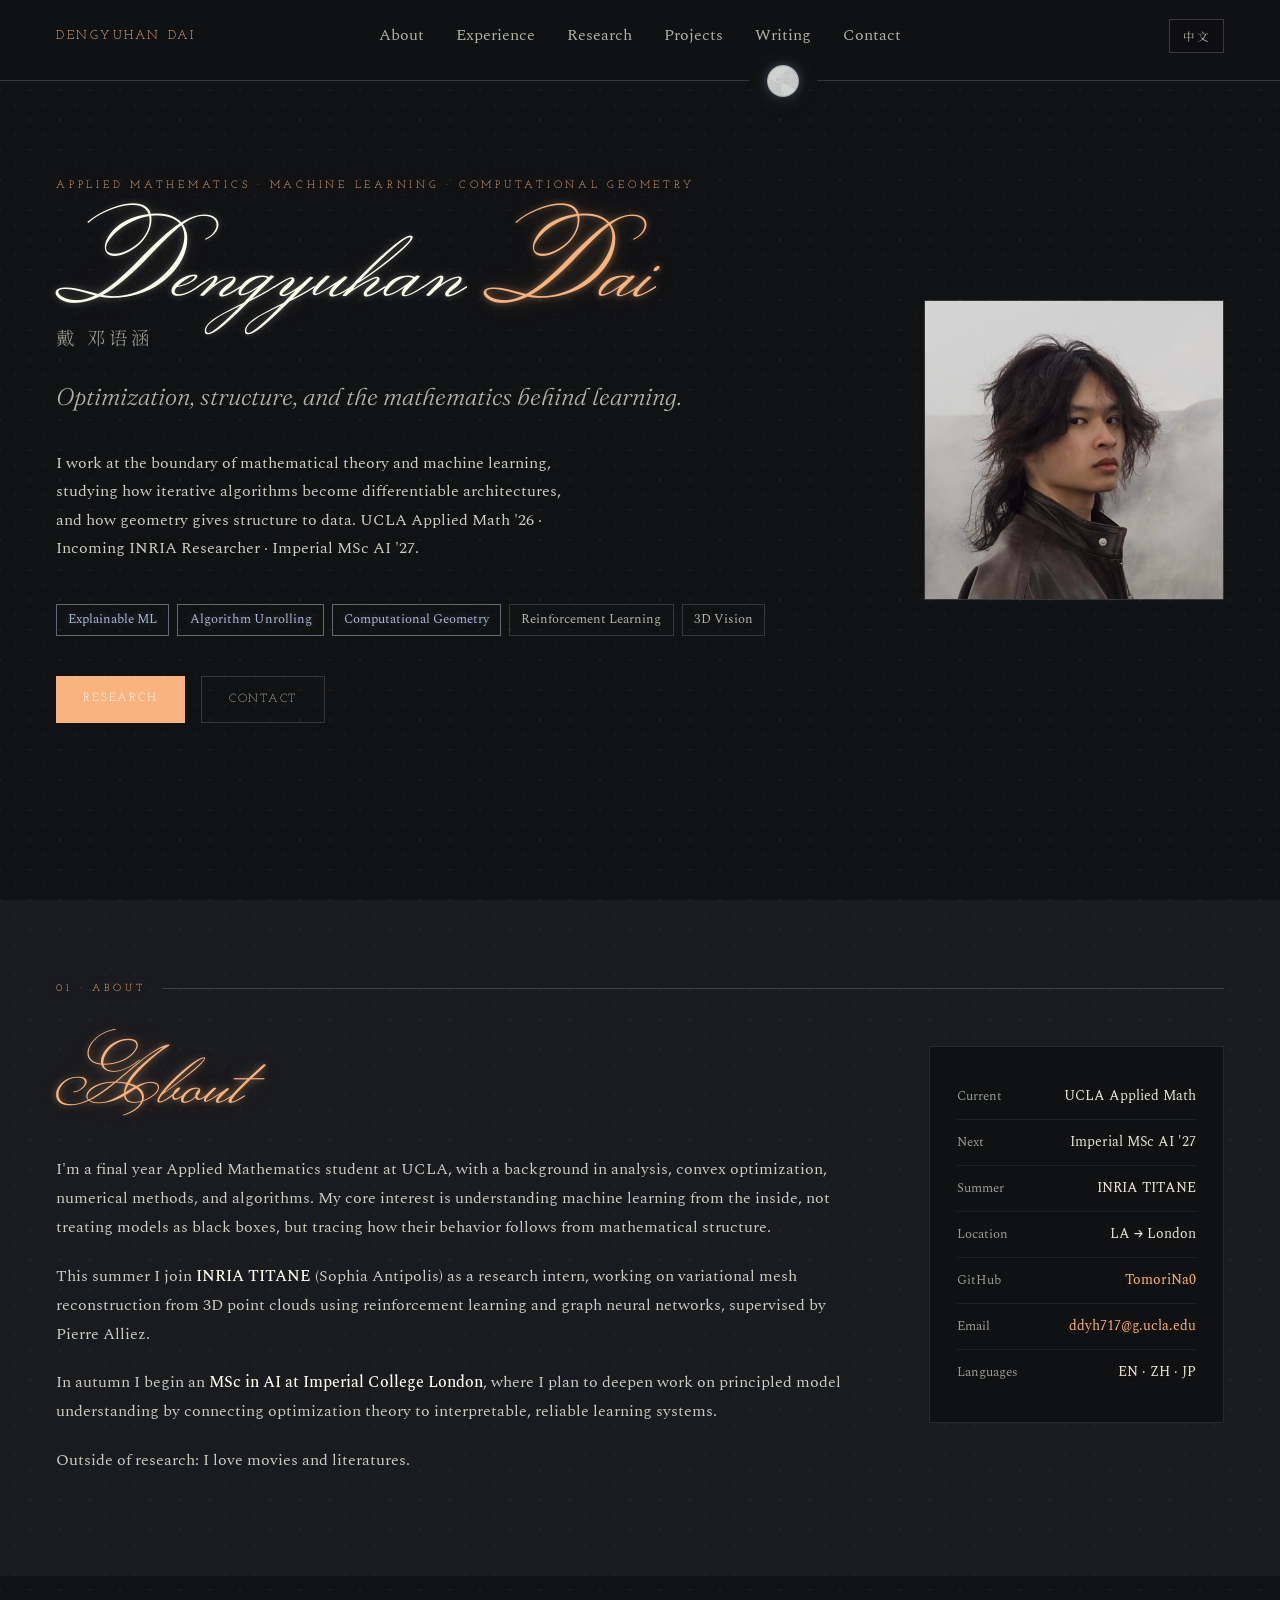
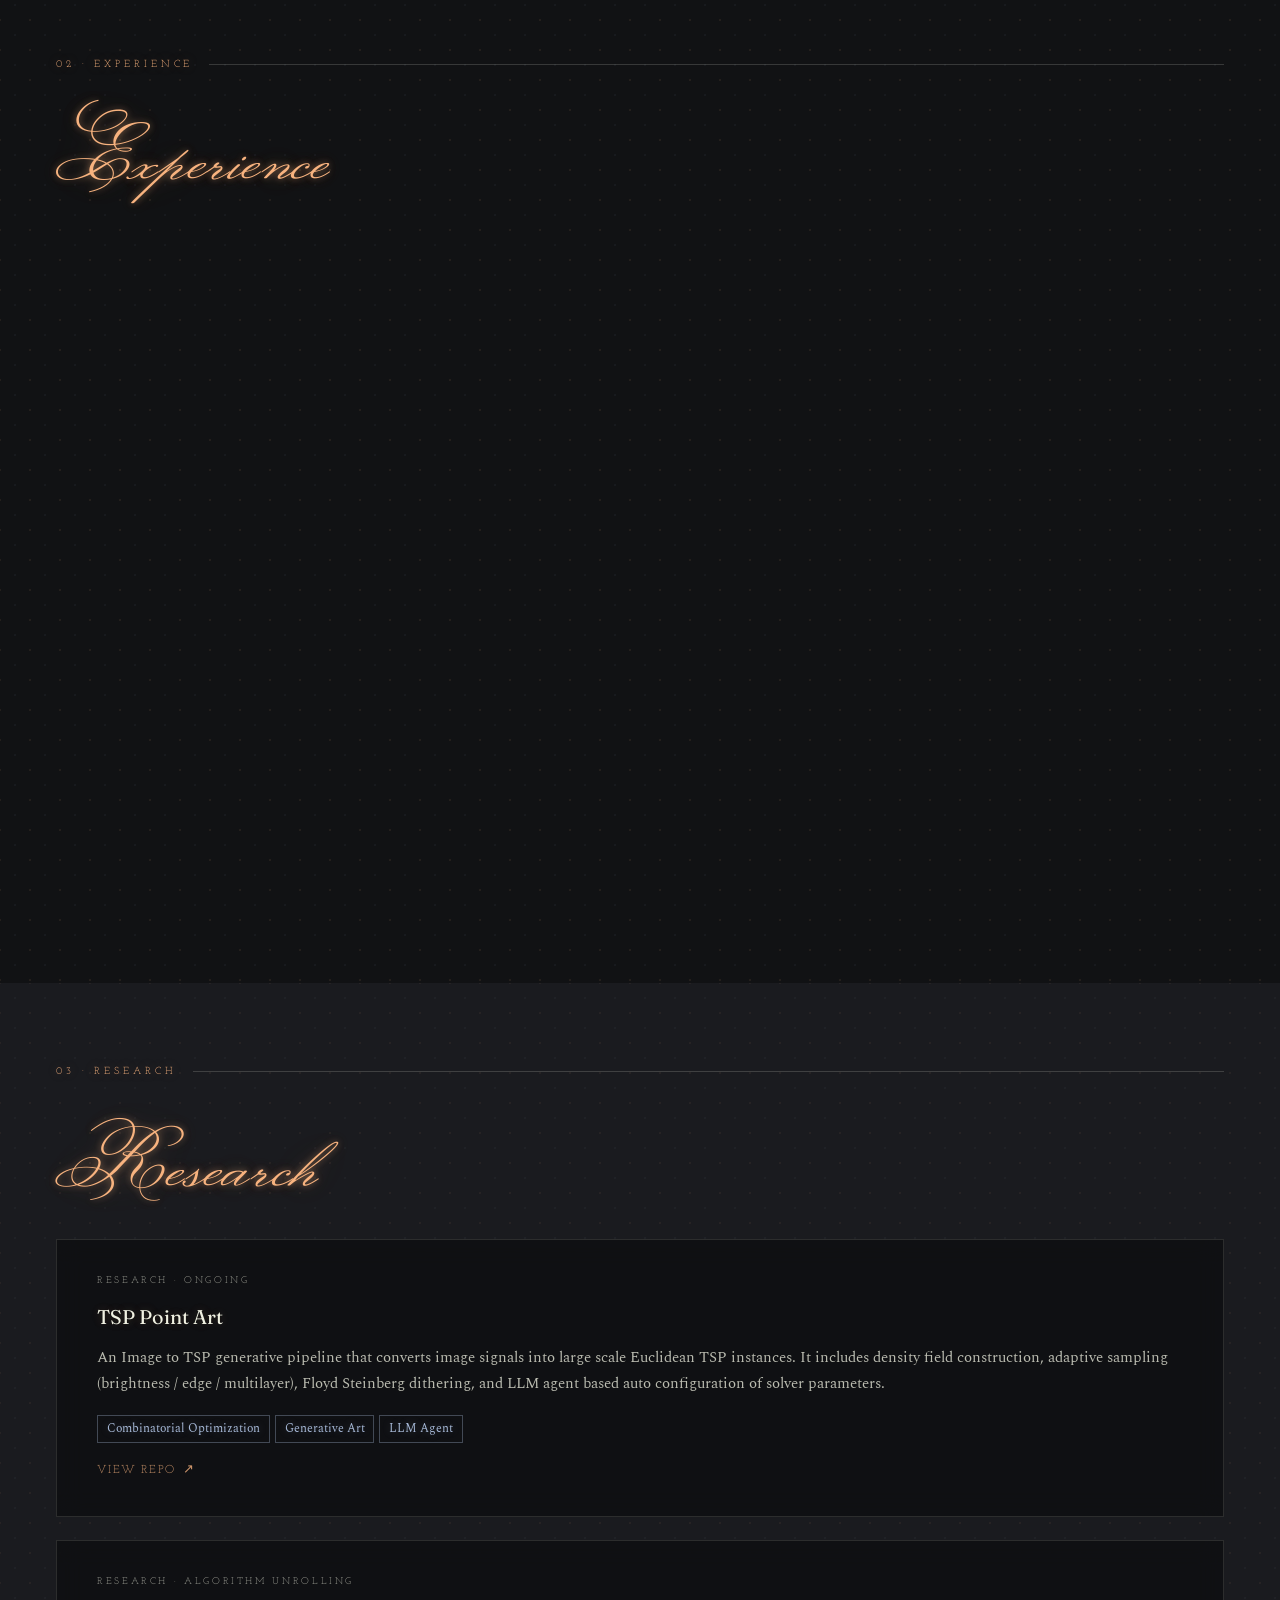
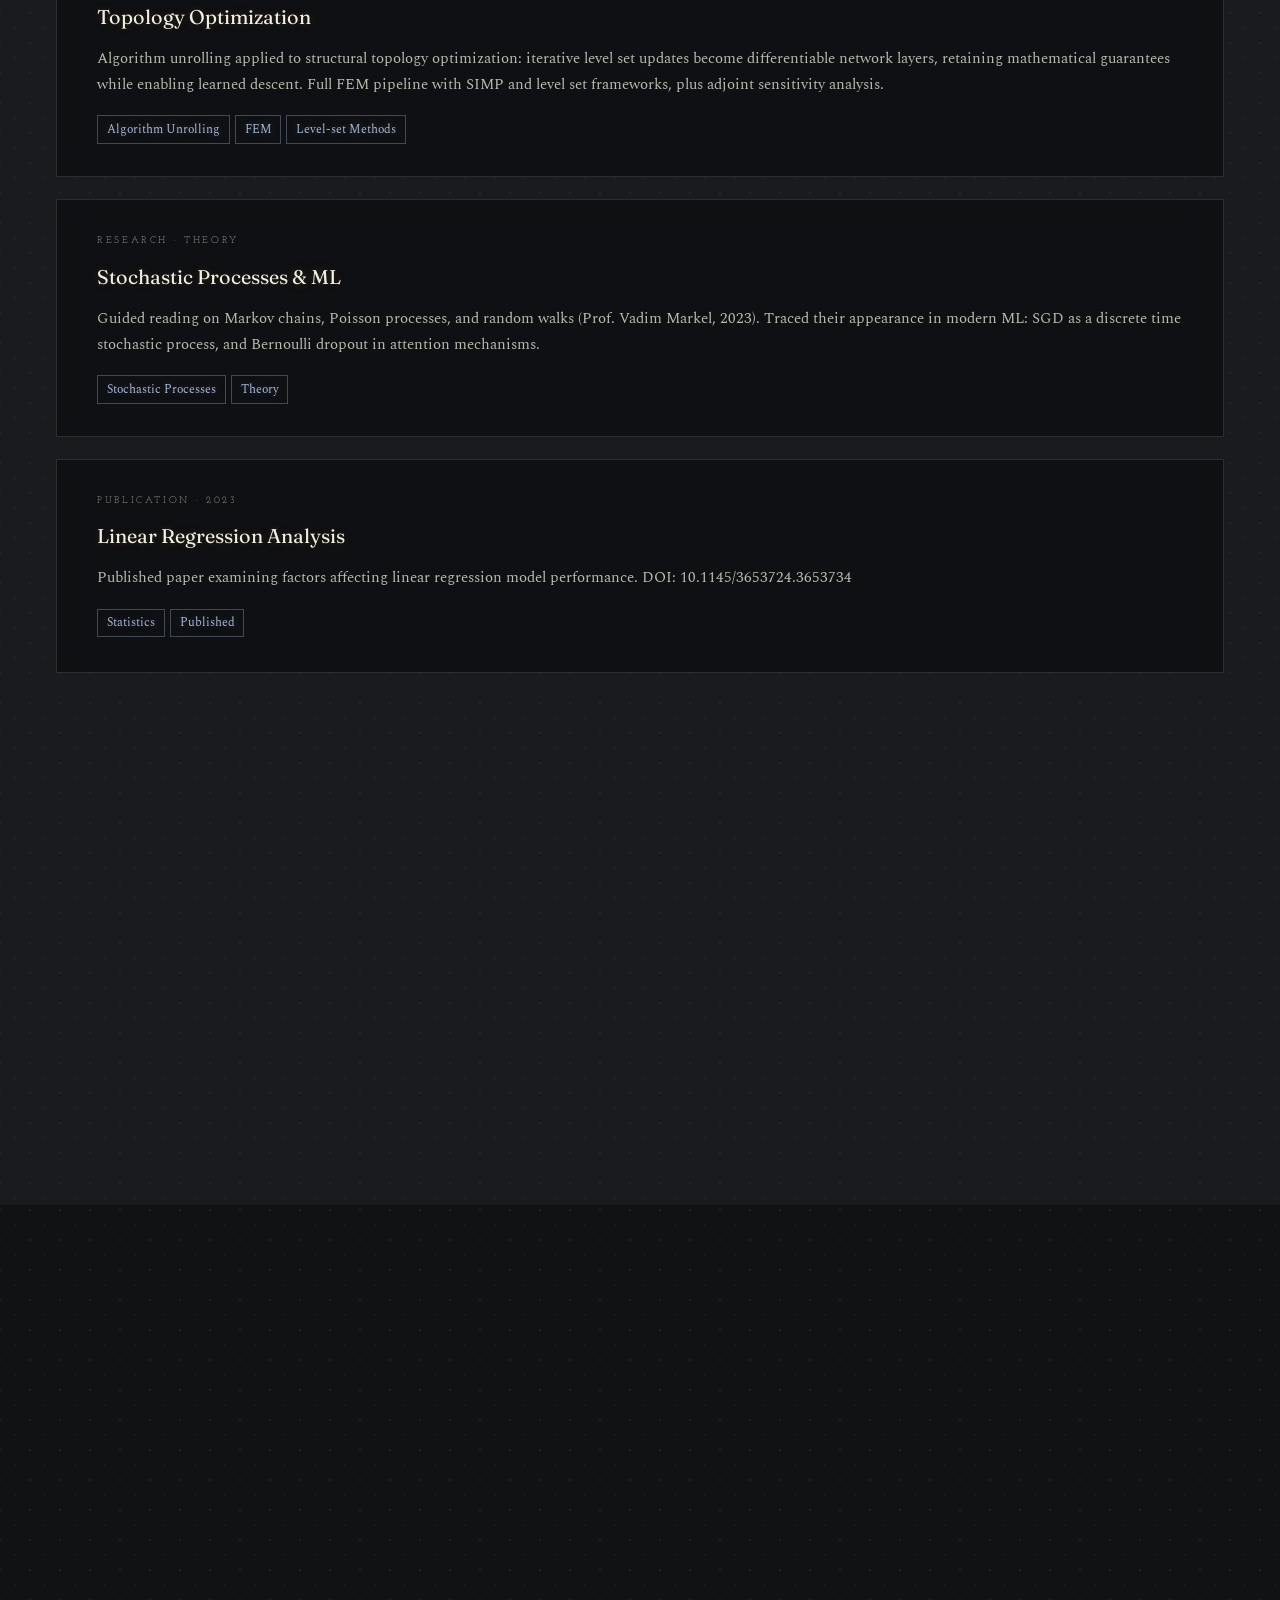
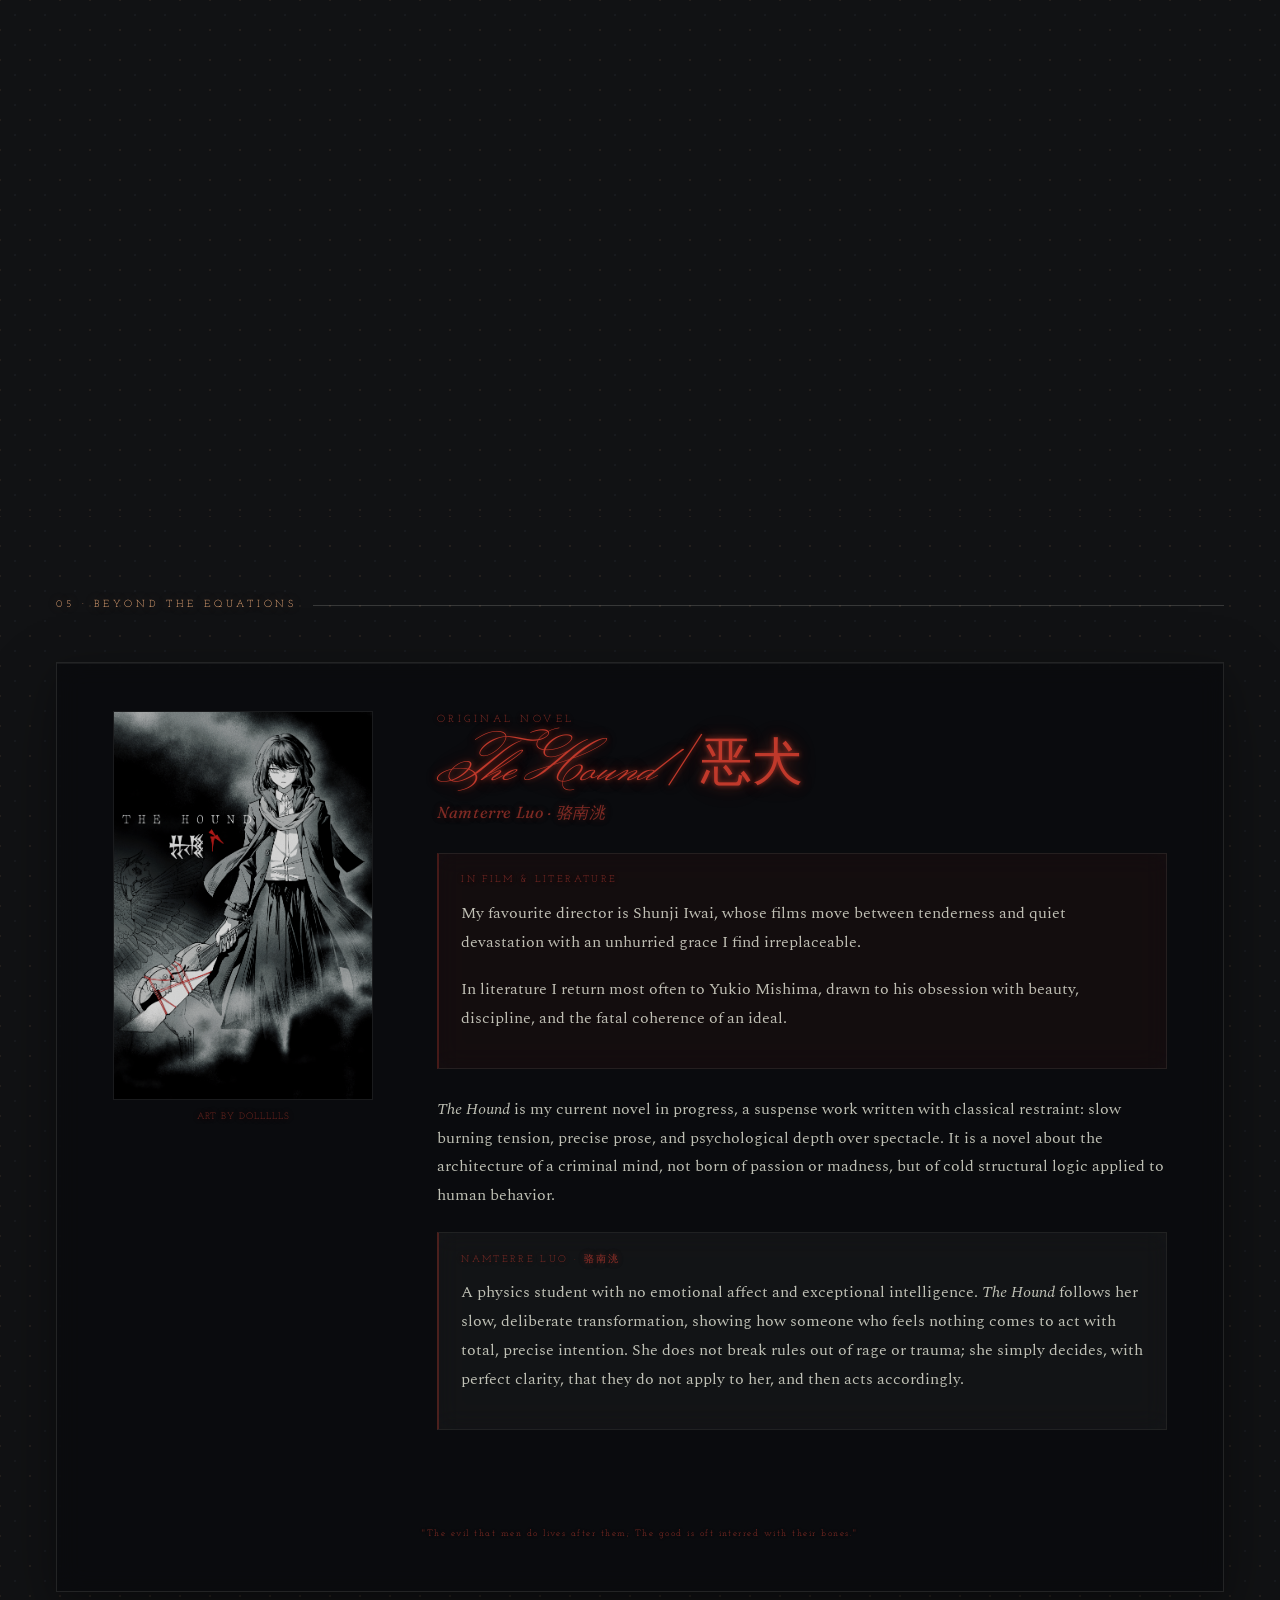
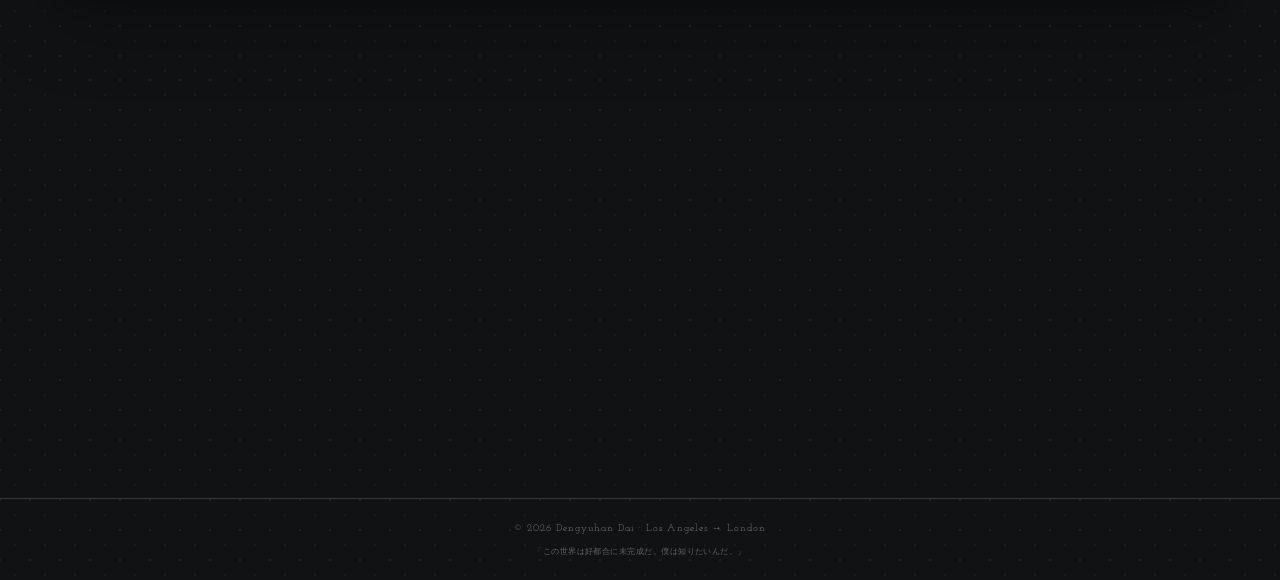
==== commit 418b8fbc: "Add bilingual site toggle and content updates" ====
--- a/index.html
+++ b/index.html
@@ -13,39 +13,39 @@
 <nav>
   <a href="#hero" class="nav-logo">Dengyuhan Dai</a>
   <ul class="nav-links">
-    <li><a href="#about">About</a></li>
-    <li><a href="#experience">Experience</a></li>
-    <li><a href="#research">Research</a></li>
-    <li><a href="#projects">Projects</a></li>
-    <li><a href="#hound">Writing</a></li>
-    <li><a href="#contact">Contact</a></li>
+    <li><a href="#about" data-i18n="nav_about">About</a></li>
+    <li><a href="#experience" data-i18n="nav_experience">Experience</a></li>
+    <li><a href="#research" data-i18n="nav_research">Research</a></li>
+    <li><a href="#projects" data-i18n="nav_projects">Projects</a></li>
+    <li><a href="#hound" data-i18n="nav_writing">Writing</a></li>
+    <li><a href="#contact" data-i18n="nav_contact">Contact</a></li>
   </ul>
+  <div class="nav-actions">
+    <button type="button" class="lang-toggle" data-lang-toggle>中文</button>
+  </div>
   <div class="nav-globe" id="nav-globe"></div>
 </nav>
 
-<!-- HERO -->
 <section id="hero">
   <div class="hero-layout">
     <div class="hero-text">
-      <div class="hero-label">Applied Mathematics · Machine Learning · Computational Geometry</div>
+      <div class="hero-label" data-i18n="hero_label">Applied Mathematics · Machine Learning · Computational Geometry</div>
       <h1 class="hero-name">Dengyuhan <em>Dai</em></h1>
       <div class="hero-name-cn">戴 邓语涵</div>
-      <p class="hero-sub">Optimization, structure, and the mathematics behind learning.</p>
-      <p class="hero-desc">
-        I work at the boundary of mathematical theory and machine learning — studying how
-        iterative algorithms become differentiable architectures, and how geometry gives
-        structure to data. UCLA Applied Math '26 · Incoming INRIA Researcher · Imperial MSc AI '27.
+      <p class="hero-sub" data-i18n="hero_sub">Optimization, structure, and the mathematics behind learning.</p>
+      <p class="hero-desc" data-i18n="hero_desc">
+        I work at the boundary of mathematical theory and machine learning - studying how iterative algorithms become differentiable architectures, and how geometry gives structure to data. UCLA Applied Math '26 · Incoming INRIA Researcher · Imperial MSc AI '27.
       </p>
       <div class="hero-tags">
-        <span class="tag blue">Explainable ML</span>
-        <span class="tag blue">Algorithm Unrolling</span>
-        <span class="tag blue">Computational Geometry</span>
-        <span class="tag">Reinforcement Learning</span>
-        <span class="tag">3D Vision</span>
+        <span class="tag blue" data-i18n="hero_tag_explainable">Explainable ML</span>
+        <span class="tag blue" data-i18n="hero_tag_unrolling">Algorithm Unrolling</span>
+        <span class="tag blue" data-i18n="hero_tag_geometry">Computational Geometry</span>
+        <span class="tag" data-i18n="hero_tag_rl">Reinforcement Learning</span>
+        <span class="tag" data-i18n="hero_tag_vision">3D Vision</span>
       </div>
       <div class="hero-btns">
-        <a href="#research" class="btn btn-primary">Research</a>
-        <a href="#contact" class="btn btn-outline">Contact</a>
+        <a href="#research" class="btn btn-primary" data-i18n="hero_btn_research">Research</a>
+        <a href="#contact" class="btn btn-outline" data-i18n="hero_btn_contact">Contact</a>
       </div>
     </div>
     <div class="hero-photo-wrap">
@@ -54,150 +54,133 @@
   </div>
 </section>
 
-<!-- ABOUT -->
 <section id="about" class="alt-bg">
-  <div class="sec-num reveal">01 — About</div>
+  <div class="sec-num reveal">01 · About</div>
   <div class="about-grid">
     <div class="about-text reveal">
       <h2 class="sec-title">About</h2>
-      <p>
-        I'm a final-year Applied Mathematics student at UCLA,
-        with a background in analysis, convex optimization, numerical methods, and algorithms.
-        My core interest is understanding machine learning from the inside — not treating
-        models as black boxes, but tracing how their behavior follows from mathematical structure.
+      <p data-i18n="about_p1">
+        I'm a final-year Applied Mathematics student at UCLA, with a background in analysis, convex optimization, numerical methods, and algorithms. My core interest is understanding machine learning from the inside - not treating models as black boxes, but tracing how their behavior follows from mathematical structure.
       </p>
-      <p>
-        This summer I join <strong>INRIA TITANE</strong> (Sophia Antipolis) as a research intern,
-        working on variational mesh reconstruction from 3D point clouds using reinforcement learning
-        and graph neural networks, supervised by Pierre Alliez.
+      <p data-i18n="about_p2_html" data-i18n-mode="html">
+        This summer I join <strong>INRIA TITANE</strong> (Sophia Antipolis) as a research intern, working on variational mesh reconstruction from 3D point clouds using reinforcement learning and graph neural networks, supervised by Pierre Alliez.
       </p>
-      <p>
-        In autumn I begin an <strong>MSc in AI at Imperial College London</strong>, where I plan to
-        deepen work on principled model understanding — connecting optimization theory to
-        interpretable, reliable learning systems.
+      <p data-i18n="about_p3_html" data-i18n-mode="html">
+        In autumn I begin an <strong>MSc in AI at Imperial College London</strong>, where I plan to deepen work on principled model understanding - connecting optimization theory to interpretable, reliable learning systems.
       </p>
-      <p>
-        Outside of research: I write suspense fiction, play souls-like games,
-        and hold a JLPT N2 in Japanese.
+      <p data-i18n="about_p4">
+        Outside of research: I write suspense fiction, play souls-like games, and hold a JLPT N2 in Japanese.
       </p>
     </div>
     <div class="about-card reveal">
       <div class="card-row">
-        <span class="card-key">Current</span>
-        <span class="card-val">UCLA Applied Math</span>
-      </div>
-      <div class="card-row">
-        <span class="card-key">Next</span>
-        <span class="card-val">Imperial MSc AI '27</span>
-      </div>
-      <div class="card-row">
-        <span class="card-key">Summer</span>
-        <span class="card-val">INRIA TITANE</span>
-      </div>
-      <div class="card-row">
-        <span class="card-key">Location</span>
-        <span class="card-val">LA → London</span>
-      </div>
-      <div class="card-row">
-        <span class="card-key">GitHub</span>
+        <span class="card-key" data-i18n="about_card_current">Current</span>
+        <span class="card-val" data-i18n="about_card_current_val">UCLA Applied Math</span>
+      </div>
+      <div class="card-row">
+        <span class="card-key" data-i18n="about_card_next">Next</span>
+        <span class="card-val" data-i18n="about_card_next_val">Imperial MSc AI '27</span>
+      </div>
+      <div class="card-row">
+        <span class="card-key" data-i18n="about_card_summer">Summer</span>
+        <span class="card-val" data-i18n="about_card_summer_val">INRIA TITANE</span>
+      </div>
+      <div class="card-row">
+        <span class="card-key" data-i18n="about_card_location">Location</span>
+        <span class="card-val" data-i18n="about_card_location_val">LA → London</span>
+      </div>
+      <div class="card-row">
+        <span class="card-key" data-i18n="about_card_github">GitHub</span>
         <span class="card-val"><a href="https://github.com/TomoriNa0">TomoriNa0</a></span>
       </div>
       <div class="card-row">
-        <span class="card-key">Email</span>
+        <span class="card-key" data-i18n="about_card_email">Email</span>
         <span class="card-val"><a href="mailto:ddyh717@g.ucla.edu">ddyh717@g.ucla.edu</a></span>
       </div>
       <div class="card-row">
-        <span class="card-key">Languages</span>
-        <span class="card-val">EN · ZH · JP</span>
-      </div>
-    </div>
-  </div>
-</section>
-
-<!-- EXPERIENCE -->
+        <span class="card-key" data-i18n="about_card_languages">Languages</span>
+        <span class="card-val" data-i18n="about_card_languages_val">EN · ZH · JP</span>
+      </div>
+    </div>
+  </div>
+</section>
+
 <section id="experience">
-  <div class="sec-num reveal">02 — Experience</div>
+  <div class="sec-num reveal">02 · Experience</div>
   <h2 class="sec-title reveal">Experience</h2>
 
-  <div class="exp-category reveal">Education</div>
+  <div class="exp-category reveal" data-i18n="exp_cat_education">Education</div>
 
   <div class="exp-item">
     <div class="exp-meta">
       <img class="exp-logo-img" src="assets/images/logo-ucla.png" alt="UCLA">
-      <div class="exp-period">Sep 2022 – Jun 2026</div>
+      <div class="exp-period">Sep 2022 - Jun 2026</div>
       <div class="exp-location">Los Angeles, CA</div>
     </div>
     <div>
-      <div class="exp-org">University of California, Los Angeles</div>
-      <div class="exp-role">B.S. Applied Mathematics</div>
-      <div class="exp-courses">
+      <div class="exp-org" data-i18n="exp_ucla_org">University of California, Los Angeles</div>
+      <div class="exp-role" data-i18n="exp_ucla_role">B.S. Applied Mathematics</div>
+      <div class="exp-courses" data-i18n="exp_ucla_courses_html" data-i18n-mode="html">
         <span class="exp-courses-label">Key Courses &nbsp;·&nbsp; </span>Algorithms &nbsp;·&nbsp; Machine Learning &nbsp;·&nbsp; ODE &nbsp;·&nbsp; Real Analysis &nbsp;·&nbsp; Numerical Methods
       </div>
     </div>
   </div>
 
-  <div class="exp-category reveal">Internship</div>
+  <div class="exp-category reveal" data-i18n="exp_cat_internship">Internship</div>
 
   <div class="exp-item">
     <div class="exp-meta">
       <img class="exp-logo-img" src="assets/images/logo-inria.png" alt="INRIA">
-      <div class="exp-period">Jul – Sep 2026</div>
+      <div class="exp-period">Jul - Sep 2026</div>
       <div class="exp-location">Sophia Antipolis, France</div>
     </div>
     <div>
       <div class="exp-org">INRIA TITANE</div>
-      <div class="exp-role">Research Intern · Geometric Modeling &amp; Computer Vision</div>
-      <div class="exp-courses">
+      <div class="exp-role" data-i18n="exp_inria_role">Research Intern · Geometric Modeling &amp; Computer Vision</div>
+      <div class="exp-courses" data-i18n="exp_inria_work_html" data-i18n-mode="html">
         <span class="exp-courses-label">Key Work &nbsp;·&nbsp; </span>RL-based 3D mesh reconstruction &nbsp;·&nbsp; GNN + GAT geometric feature modeling &nbsp;·&nbsp; DINOv2 image encoding &nbsp;·&nbsp; A2C multi-agent policy optimization
       </div>
     </div>
   </div>
 
-  <div class="exp-category reveal">Upcoming</div>
+  <div class="exp-category reveal" data-i18n="exp_cat_upcoming">Upcoming</div>
 
   <div class="exp-item">
     <div class="exp-meta">
       <img class="exp-logo-img" src="assets/images/logo-icl.png" alt="Imperial College London">
-      <div class="exp-period">Sep 2026 – Sep 2027</div>
+      <div class="exp-period">Sep 2026 - Sep 2027</div>
       <div class="exp-location">London, UK</div>
     </div>
     <div>
-      <div class="exp-org">Imperial College London</div>
-      <div class="exp-role">MSc Artificial Intelligence</div>
-    </div>
-  </div>
-
-</section>
-
-<!-- RESEARCH -->
+      <div class="exp-org" data-i18n="exp_icl_org">Imperial College London</div>
+      <div class="exp-role" data-i18n="exp_icl_role">MSc Artificial Intelligence</div>
+    </div>
+  </div>
+</section>
+
 <section id="research" class="alt-bg">
-  <div class="sec-num reveal">03 — Research</div>
+  <div class="sec-num reveal">03 · Research</div>
   <h2 class="sec-title reveal">Research</h2>
   <div class="proj-grid">
-
-    <a class="proj-card" href="https://github.com/TomoriNa0/TSP-Point-Art" target="_blank" rel="noopener">
-      <div class="proj-type">Research · Ongoing</div>
+    <a class="proj-card" href="https://github.com/TomoriNa0/Math-Code-Art" target="_blank" rel="noopener">
+      <div class="proj-type" data-i18n="research_type_tsp">Research · Ongoing</div>
       <div class="proj-name">TSP Point Art</div>
-      <div class="proj-desc">
-        Image-to-TSP generative pipeline converting image signals into large-scale Euclidean TSP instances.
-        Density field construction, adaptive sampling (brightness / edge / multilayer),
-        Floyd–Steinberg dithering, and LLM-agent auto-configuration of solver parameters.
+      <div class="proj-desc" data-i18n="research_desc_tsp">
+        Image-to-TSP generative pipeline converting image signals into large-scale Euclidean TSP instances. Density field construction, adaptive sampling (brightness / edge / multilayer), Floyd-Steinberg dithering, and LLM-agent auto-configuration of solver parameters.
       </div>
       <div class="proj-tags">
         <span class="proj-tag">Combinatorial Optimization</span>
         <span class="proj-tag">Generative Art</span>
         <span class="proj-tag">LLM Agent</span>
       </div>
-      <div class="proj-card-link-hint">View Repo</div>
+      <div class="proj-card-link-hint" data-i18n="research_link_repo">View Repo</div>
     </a>
 
     <div class="proj-card">
       <div class="proj-type">Research · Algorithm Unrolling</div>
       <div class="proj-name">Topology Optimization</div>
-      <div class="proj-desc">
-        Algorithm unrolling applied to structural topology optimization: iterative level-set updates
-        become differentiable network layers, retaining mathematical guarantees while enabling learned descent.
-        Full FEM pipeline with SIMP and Level-set frameworks, adjoint sensitivity analysis.
+      <div class="proj-desc" data-i18n="research_desc_topology">
+        Algorithm unrolling applied to structural topology optimization: iterative level-set updates become differentiable network layers, retaining mathematical guarantees while enabling learned descent. Full FEM pipeline with SIMP and Level-set frameworks, adjoint sensitivity analysis.
       </div>
       <div class="proj-tags">
         <span class="proj-tag">Algorithm Unrolling</span>
@@ -207,12 +190,10 @@
     </div>
 
     <div class="proj-card">
-      <div class="proj-type">Research · Theory</div>
-      <div class="proj-name">Stochastic Processes &amp; ML</div>
-      <div class="proj-desc">
-        Guided reading on Markov chains, Poisson processes, and random walks (Prof. Vadim Markel, 2023).
-        Traced their appearance in modern ML: SGD as a discrete-time stochastic process,
-        Bernoulli dropout in attention mechanisms.
+      <div class="proj-type" data-i18n="research_type_theory">Research · Theory</div>
+      <div class="proj-name" data-i18n="research_name_stochastic">Stochastic Processes &amp; ML</div>
+      <div class="proj-desc" data-i18n="research_desc_theory">
+        Guided reading on Markov chains, Poisson processes, and random walks (Prof. Vadim Markel, 2023). Traced their appearance in modern ML: SGD as a discrete-time stochastic process, Bernoulli dropout in attention mechanisms.
       </div>
       <div class="proj-tags">
         <span class="proj-tag">Stochastic Processes</span>
@@ -221,39 +202,37 @@
     </div>
 
     <div class="proj-card">
-      <div class="proj-type">Publication · 2023</div>
+      <div class="proj-type" data-i18n="research_type_pub">Publication · 2023</div>
       <div class="proj-name">Linear Regression Analysis</div>
-      <div class="proj-desc">
-        Published paper examining factors affecting linear regression model performance.
-        DOI: 10.1145/3653724.3653734
+      <div class="proj-desc" data-i18n="research_desc_pub">
+        Published paper examining factors affecting linear regression model performance. DOI: 10.1145/3653724.3653734
       </div>
       <div class="proj-tags">
         <span class="proj-tag">Statistics</span>
         <span class="proj-tag">Published</span>
       </div>
     </div>
-
   </div>
 
   <div class="skills-divider reveal"></div>
-  <div class="skills-label reveal">Skills</div>
+  <div class="skills-label reveal" data-i18n="skills_label">Skills</div>
   <div class="skills-grid">
     <div class="skill-group reveal">
-      <div class="skill-group-name">Languages</div>
+      <div class="skill-group-name" data-i18n="skill_group_languages">Languages</div>
       <ul class="skill-list">
         <li>Python</li><li>C++</li><li>Java</li>
         <li>MATLAB</li><li>Lua</li><li>LaTeX</li>
       </ul>
     </div>
     <div class="skill-group reveal">
-      <div class="skill-group-name">Frameworks</div>
+      <div class="skill-group-name" data-i18n="skill_group_frameworks">Frameworks</div>
       <ul class="skill-list">
         <li>PyTorch</li><li>TensorFlow</li><li>NumPy</li>
         <li>SciPy</li><li>FastAPI</li><li>FreeFEM++</li>
       </ul>
     </div>
     <div class="skill-group reveal">
-      <div class="skill-group-name">Research Areas</div>
+      <div class="skill-group-name" data-i18n="skill_group_areas">Research Areas</div>
       <ul class="skill-list">
         <li>Algorithm Unrolling</li><li>Topology Optimization</li>
         <li>Computational Geometry</li><li>Variational Methods</li>
@@ -261,23 +240,20 @@
       </ul>
     </div>
     <div class="skill-group reveal">
-      <div class="skill-group-name">Human Languages</div>
+      <div class="skill-group-name" data-i18n="skill_group_human">Human Languages</div>
       <ul class="skill-list">
-        <li>Chinese</li>
-        <li>English</li>
-        <li>Japanese</li>
+        <li data-i18n="human_lang_chinese">Chinese</li>
+        <li data-i18n="human_lang_english">English</li>
+        <li data-i18n="human_lang_japanese">Japanese</li>
       </ul>
     </div>
   </div>
 </section>
 
-<!-- PROJECTS -->
 <section id="projects">
-  <div class="sec-num reveal">04 — Projects</div>
+  <div class="sec-num reveal">04 · Projects</div>
   <h2 class="sec-title reveal">Projects</h2>
   <div class="proj-grid">
-
-    <!-- Movie Estimator — side video + clickable -->
     <a class="proj-card proj-card-video-side" href="https://github.com/TomoriNa0" target="_blank" rel="noopener">
       <div class="proj-video-side">
         <video autoplay muted loop playsinline>
@@ -286,78 +262,70 @@
         <div class="proj-video-side-overlay"></div>
       </div>
       <div class="proj-card-body">
-        <div class="proj-type">Project · Bayesian Systems</div>
+        <div class="proj-type" data-i18n="project_type_movie">Project · Bayesian Systems</div>
         <div class="proj-name">Movie Estimator</div>
-        <div class="proj-desc">
-          Bayesian estimation system for movie viewing counts. FastAPI backend, session state machines,
-          Beta-Binomial Bayesian correction, weighted sampling from Top-250 pool,
-          and LLM semantic correction layer.
+        <div class="proj-desc" data-i18n="project_desc_movie">
+          Bayesian estimation system for movie viewing counts. FastAPI backend, session state machines, Beta-Binomial Bayesian correction, weighted sampling from Top-250 pool, and LLM semantic correction layer.
         </div>
         <div class="proj-tags">
           <span class="proj-tag">Bayesian Inference</span>
           <span class="proj-tag">FastAPI</span>
           <span class="proj-tag">LLM Integration</span>
         </div>
-        <div class="proj-card-link-hint">View Repo</div>
+        <div class="proj-card-link-hint" data-i18n="research_link_repo">View Repo</div>
       </div>
     </a>
 
-    <!-- Population Dynamics — PDF link -->
     <div class="proj-card">
-      <div class="proj-type">Project · Dynamical Systems</div>
+      <div class="proj-type" data-i18n="project_type_population">Project · Dynamical Systems</div>
       <div class="proj-name">Population Dynamics Modeling</div>
-      <div class="proj-desc">
-        Lotka–Volterra system analysis with real ecological time-series data. Equilibrium analysis,
-        linear stability, phase portraits, parameter estimation via numerical integration,
-        and model extension for carrying capacity, seasonality, and functional responses.
+      <div class="proj-desc" data-i18n="project_desc_population">
+        Lotka-Volterra system analysis with real ecological time-series data. Equilibrium analysis, linear stability, phase portraits, parameter estimation via numerical integration, and model extension for carrying capacity, seasonality, and functional responses.
       </div>
       <div class="proj-tags">
         <span class="proj-tag">Dynamical Systems</span>
         <span class="proj-tag">Numerical Methods</span>
         <span class="proj-tag">MATLAB</span>
       </div>
-      <a href="assets/docs/population-dynamics.pdf" target="_blank" class="proj-pdf-link">View Report →</a>
-    </div>
-
-  </div>
-</section>
-
-<!-- THE HOUND -->
+      <a href="assets/docs/population-dynamics.pdf" target="_blank" class="proj-pdf-link" data-i18n="project_view_report">View Report</a>
+    </div>
+  </div>
+</section>
+
 <section id="hound" class="alt-bg">
-  <div class="sec-num reveal">05 — Beyond the Equations</div>
+  <div class="sec-num reveal">05 · Beyond the Equations</div>
   <div class="hound-inner reveal">
     <div class="hound-img-wrap">
-      <img class="hound-img" src="assets/images/hound_cover.JPG" alt="The Hound — Namterre Luo">
-      <div class="hound-img-credit">Art by Dollllls</div>
+      <img class="hound-img" src="assets/images/hound_cover.JPG" alt="The Hound - Namterre Luo">
+      <div class="hound-img-credit" data-i18n="hound_img_credit">Art by Dollllls</div>
     </div>
     <div>
-      <div class="hound-eyebrow">Original Novel</div>
+      <div class="hound-eyebrow" data-i18n="hound_eyebrow">Original Novel</div>
       <h2 class="hound-title"><em>The Hound</em><span class="hound-title-red"> &nbsp;/&nbsp; 恶犬</span></h2>
-      <div class="hound-char">Namterre Luo &nbsp;·&nbsp; 骆南洮</div>
+      <div class="hound-char" data-i18n="hound_char">Namterre Luo · 罗楠特</div>
       <div class="hound-body">
         <div class="hound-interests">
-          <div class="hound-insp-label">In Film &amp; Literature</div>
-          <p class="hound-aside-text">My favourite director is Shunji Iwai, whose films move between tenderness and quiet devastation with an unhurried grace I find irreplaceable.</p>
-          <p class="hound-aside-text">In literature I return most often to Yukio Mishima — drawn to his obsession with beauty, discipline, and the fatal coherence of an ideal.</p>
+          <div class="hound-insp-label" data-i18n="hound_film_label">In Film &amp; Literature</div>
+          <p class="hound-aside-text" data-i18n="hound_film_p1">My favourite director is Shunji Iwai, whose films move between tenderness and quiet devastation with an unhurried grace I find irreplaceable.</p>
+          <p class="hound-aside-text" data-i18n="hound_film_p2">In literature I return most often to Yukio Mishima - drawn to his obsession with beauty, discipline, and the fatal coherence of an ideal.</p>
         </div>
-        <p>
-          <em>The Hound</em> is my current novel-in-progress — a suspense work written with classical restraint: slow-burn tension, precise prose, and psychological depth over spectacle. It is a novel about the architecture of a criminal mind, not born of passion or madness, but of cold structural logic applied to human behavior.
+        <p data-i18n="hound_body_main" data-i18n-mode="html">
+          <em>The Hound</em> is my current novel-in-progress - a suspense work written with classical restraint: slow-burn tension, precise prose, and psychological depth over spectacle. It is a novel about the architecture of a criminal mind, not born of passion or madness, but of cold structural logic applied to human behavior.
         </p>
         <div class="hound-char-card">
-          <div class="hound-insp-label">Namterre Luo &nbsp;·&nbsp; 骆南洮</div>
-          <p class="hound-aside-text">
-            A physics student with no emotional affect and exceptional intelligence. <em>The Hound</em> follows her slow, deliberate transformation — how someone who feels nothing comes to act with total, precise intention. She does not break rules out of rage or trauma; she simply decides, with perfect clarity, that they do not apply to her, and then acts accordingly.
+          <div class="hound-insp-label" data-i18n="hound_char_label">Namterre Luo · 罗楠特</div>
+          <p class="hound-aside-text" data-i18n="hound_char_desc" data-i18n-mode="html">
+            A physics student with no emotional affect and exceptional intelligence. <em>The Hound</em> follows her slow, deliberate transformation - how someone who feels nothing comes to act with total, precise intention. She does not break rules out of rage or trauma; she simply decides, with perfect clarity, that they do not apply to her, and then acts accordingly.
           </p>
         </div>
       </div>
     </div>
-    <p class="hound-epigraph">"The evil that men do lives after them; The good is oft interred with their bones."</p>
-  </div>
-</section>
-
-<!-- CONTACT -->
+    <p class="hound-epigraph" data-i18n="hound_quote">"The evil that men do lives after them; The good is oft interred with their bones."</p>
+  </div>
+</section>
+
 <section id="contact">
-  <div class="sec-num reveal">06 — Contact</div>
+  <div class="sec-num reveal">06 · Contact</div>
   <div class="contact-wrap reveal">
     <div class="contact-links">
       <a href="mailto:ddyh717@g.ucla.edu" class="contact-link">ddyh717@g.ucla.edu</a>
@@ -367,12 +335,12 @@
 </section>
 
 <footer>
-  <div>© 2026 Dengyuhan Dai &nbsp;·&nbsp; Los Angeles → London</div>
-  <div class="footer-note">「この世界は好都合に未完成 僕は知りたいんだ。」</div>
+  <div data-i18n="footer_main">© 2026 Dengyuhan Dai · Los Angeles → London</div>
+  <div class="footer-note" data-i18n="footer_note">「この世界は好都合に未完成だ。僕は知りたいんだ。」</div>
 </footer>
 
+<script src="assets/js/i18n.js"></script>
 <script>
-  // Globe nav indicator
   const navGlobe = document.getElementById('nav-globe');
   const navEl = document.querySelector('nav');
   function updateGlobe() {
@@ -388,7 +356,6 @@
   }
   window.addEventListener('load', updateGlobe);
 
-  // Globe rotation synced to scroll
   let ticking = false;
   window.addEventListener('scroll', () => {
     if (!ticking) {
@@ -400,7 +367,6 @@
     }
   });
 
-  // Scroll spy
   const sections = document.querySelectorAll('section[id]');
   const navLinks = document.querySelectorAll('.nav-links a');
   const spyObs = new IntersectionObserver(entries => {
@@ -408,19 +374,22 @@
       if (entry.isIntersecting) {
         navLinks.forEach(a => a.classList.remove('active'));
         const link = document.querySelector(`.nav-links a[href="#${entry.target.id}"]`);
-        if (link) { link.classList.add('active'); updateGlobe(); }
+        if (link) {
+          link.classList.add('active');
+          updateGlobe();
+        }
       }
     });
   }, { rootMargin: '-40% 0px -55% 0px' });
   sections.forEach(s => spyObs.observe(s));
 
-  // Exp-item fade-in
   const expObs = new IntersectionObserver(entries => {
-    entries.forEach(e => { if (e.isIntersecting) e.target.classList.add('visible'); });
+    entries.forEach(e => {
+      if (e.isIntersecting) e.target.classList.add('visible');
+    });
   }, { threshold: 0.08 });
   document.querySelectorAll('.exp-item').forEach(el => expObs.observe(el));
 
-  // Proj-card fade-in
   const cardObs = new IntersectionObserver(entries => {
     entries.forEach(e => {
       if (e.isIntersecting) {
@@ -432,7 +401,6 @@
   }, { threshold: 0.05 });
   document.querySelectorAll('.proj-grid').forEach(g => cardObs.observe(g));
 
-  // Reveal on scroll
   const revealObs = new IntersectionObserver(entries => {
     entries.forEach(e => {
       if (e.isIntersecting) {
@@ -442,7 +410,6 @@
     });
   }, { threshold: 0.08, rootMargin: '0px 0px -40px 0px' });
 
-  // Stagger skill-groups
   document.querySelectorAll('.skill-group.reveal').forEach((el, i) => {
     el.style.transitionDelay = (i * 0.09) + 's';
   });
--- a/assets/css/styles.css
+++ b/assets/css/styles.css
@@ -88,7 +88,14 @@
   text-decoration: none;
   text-transform: uppercase;
 }
-.nav-links { display: flex; gap: 2rem; list-style: none; }
+.nav-links {
+  position: absolute;
+  left: 50%;
+  transform: translateX(-50%);
+  display: flex;
+  gap: 2rem;
+  list-style: none;
+}
 .nav-links a {
   font-family: 'Spectral', serif;
   font-size: 1rem;
@@ -100,6 +107,33 @@
 .nav-links a.active {
   color: var(--blue);
   text-shadow: 0 0 10px rgba(248,179,127,0.24);
+}
+.nav-actions {
+  display: flex;
+  align-items: center;
+  gap: 1rem;
+  margin-left: auto;
+}
+.lang-toggle {
+  border: 1px solid rgba(254,255,239,0.18);
+  background: rgba(14,15,17,0.72);
+  color: var(--muted);
+  font-family: 'Josefin Slab', 'Noto Serif SC', serif;
+  font-size: 0.72rem;
+  letter-spacing: 0.14em;
+  text-transform: uppercase;
+  padding: 0.48rem 0.8rem;
+  cursor: pointer;
+  transition: color 0.2s, border-color 0.2s, text-shadow 0.2s;
+}
+.lang-toggle:hover {
+  color: var(--text);
+  border-color: rgba(248,179,127,0.32);
+  text-shadow: 0 0 8px rgba(248,179,127,0.2);
+}
+.lang-toggle.is-zh {
+  color: var(--blue);
+  border-color: rgba(248,179,127,0.26);
 }
 
 /* ── PAGE WRAPPER ── */
@@ -833,6 +867,8 @@
   nav { padding: 1rem 1.5rem; }
   .nav-links { display: none; }
   .nav-globe { display: none; }
+  .nav-actions { gap: 0.5rem; }
+  .lang-toggle { padding: 0.42rem 0.7rem; font-size: 0.68rem; }
   nav::after { mask-image: none; -webkit-mask-image: none; }
   #hero { padding: 5.5rem 1.5rem 3rem; align-items: flex-start; }
   section { padding: 5.5rem 1.5rem 3rem; }
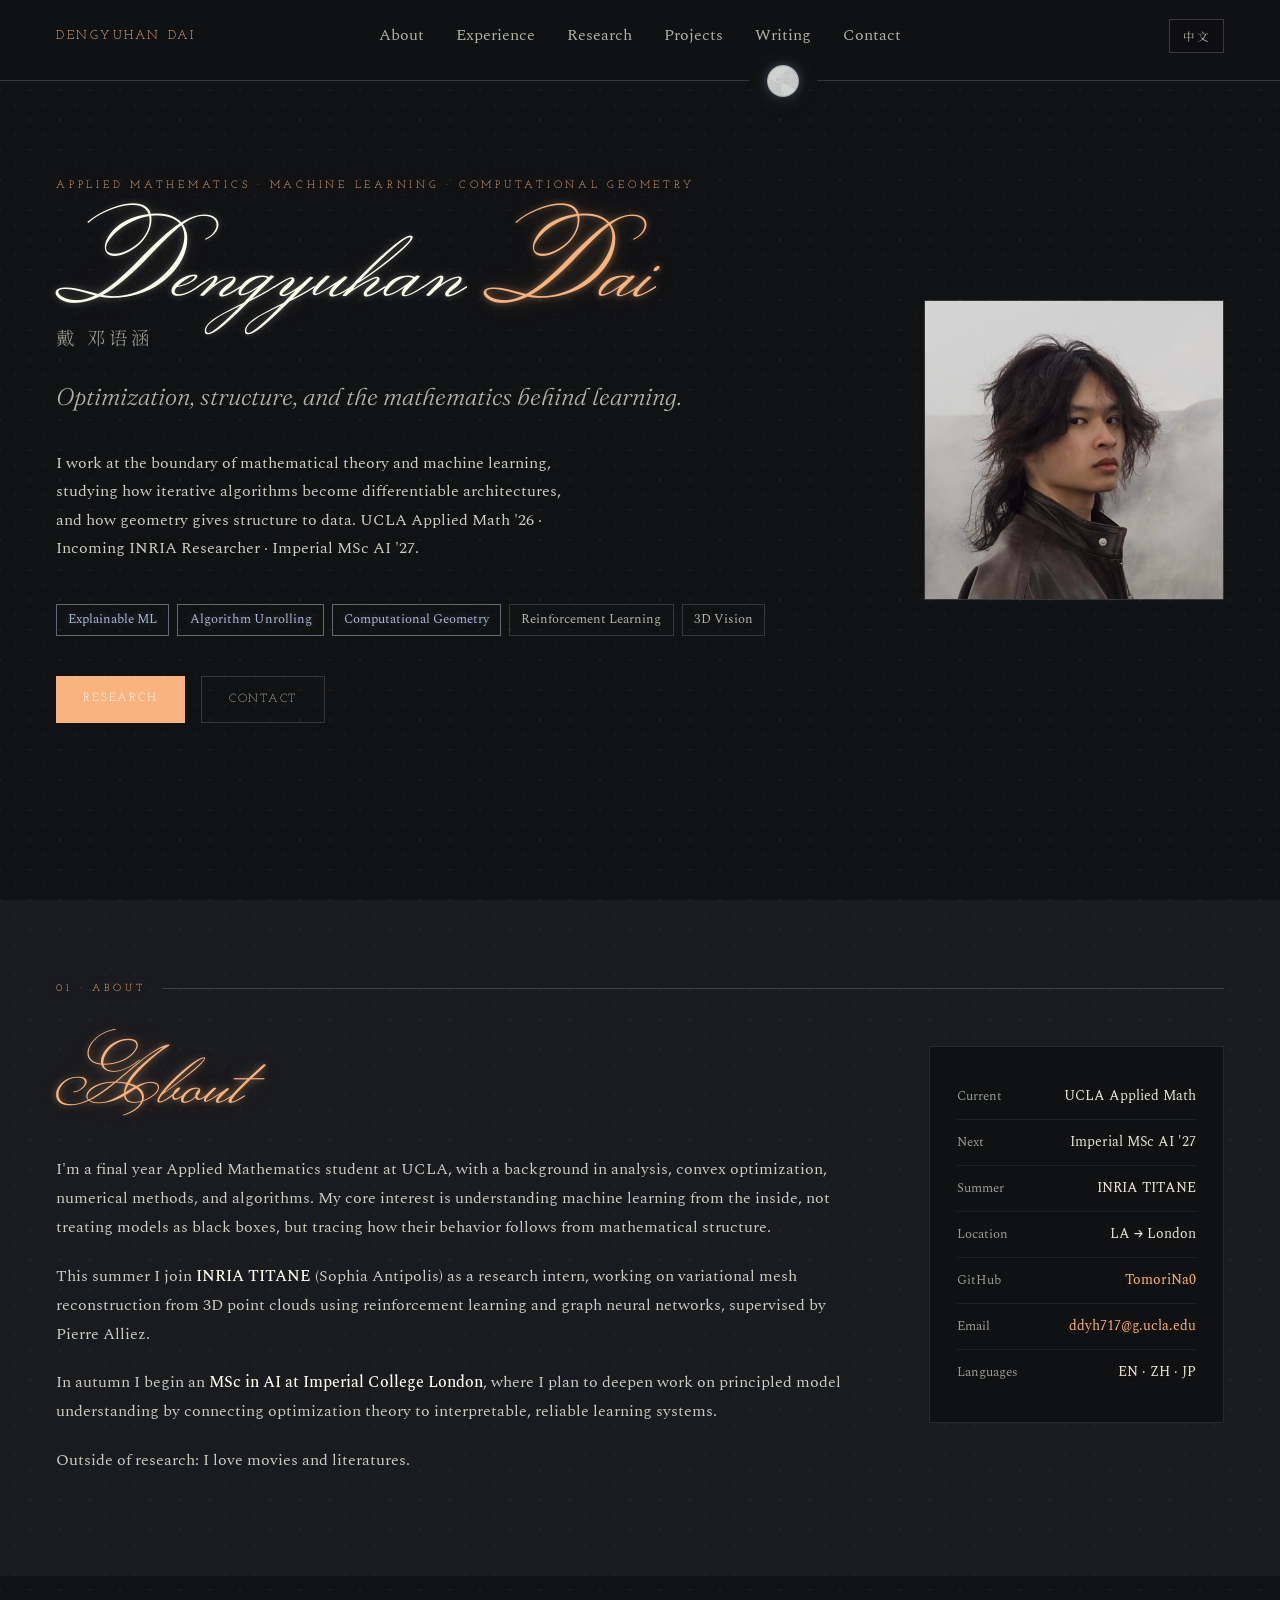
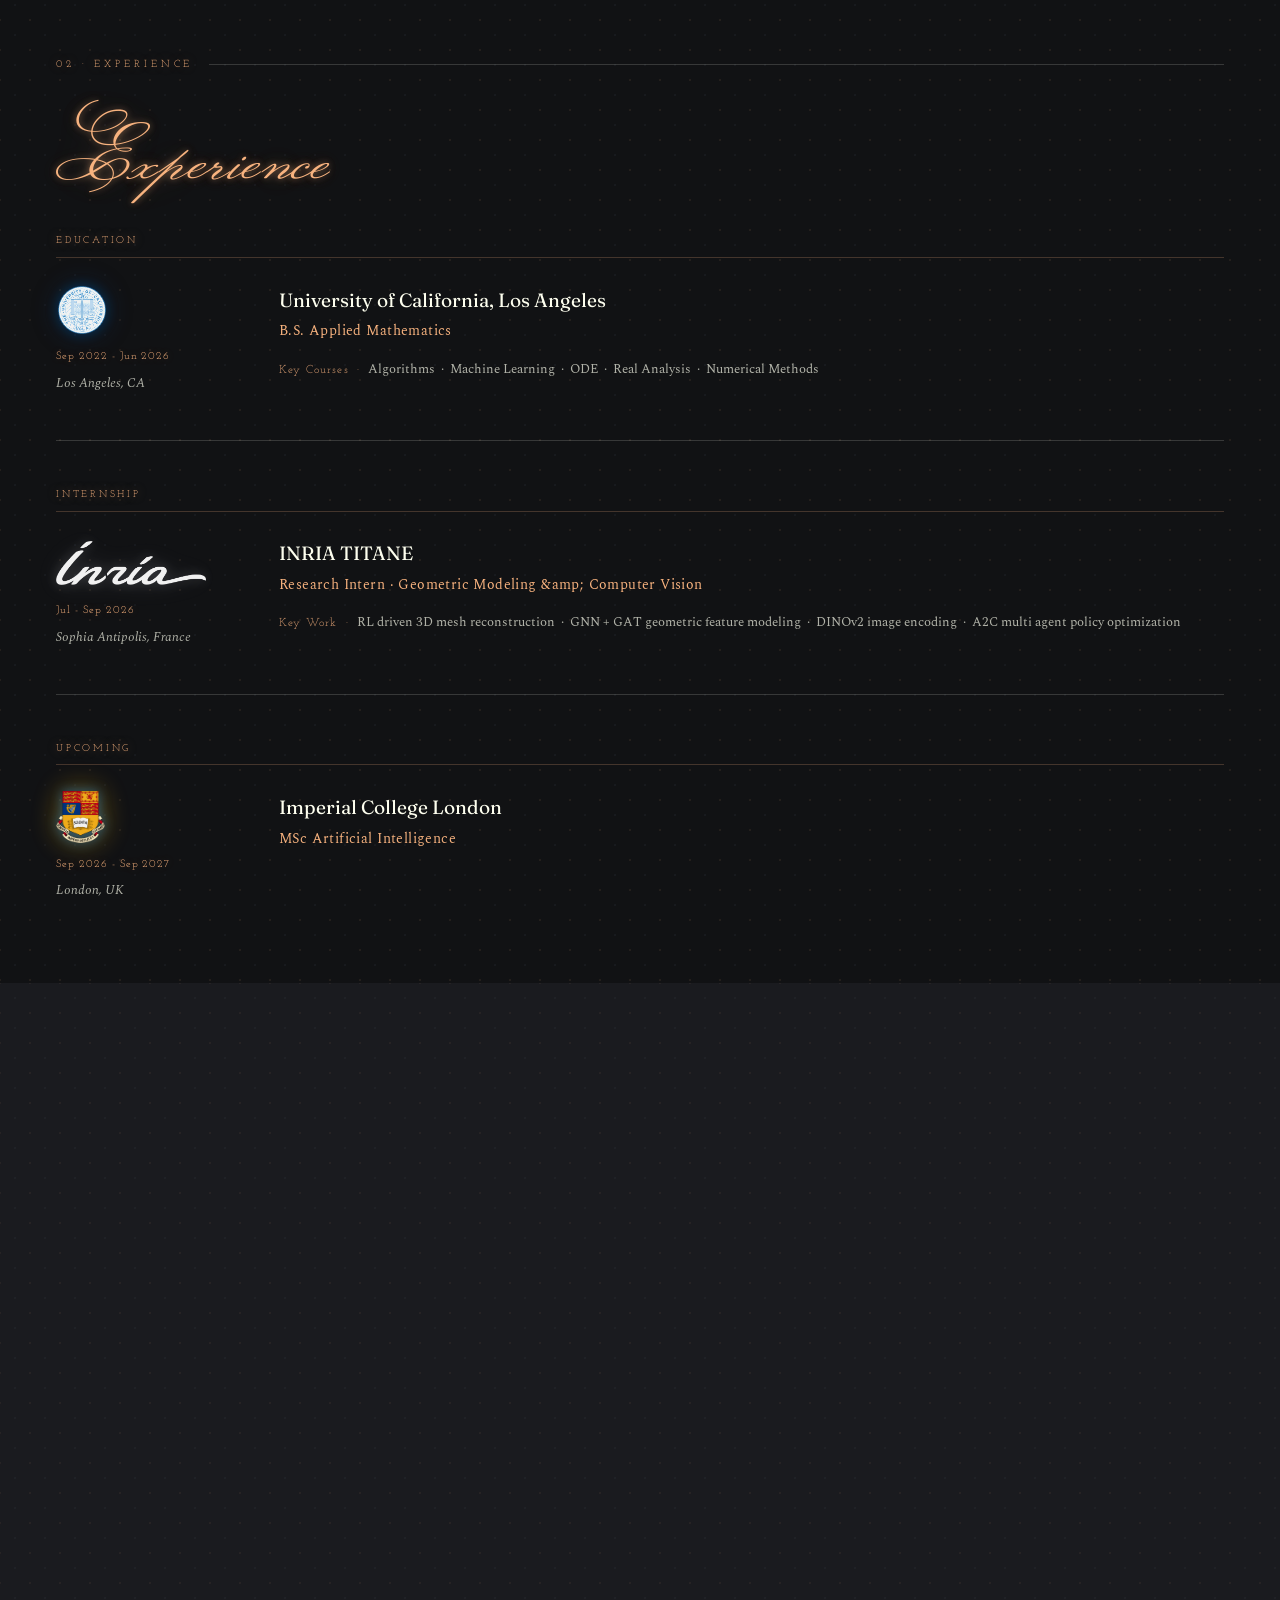
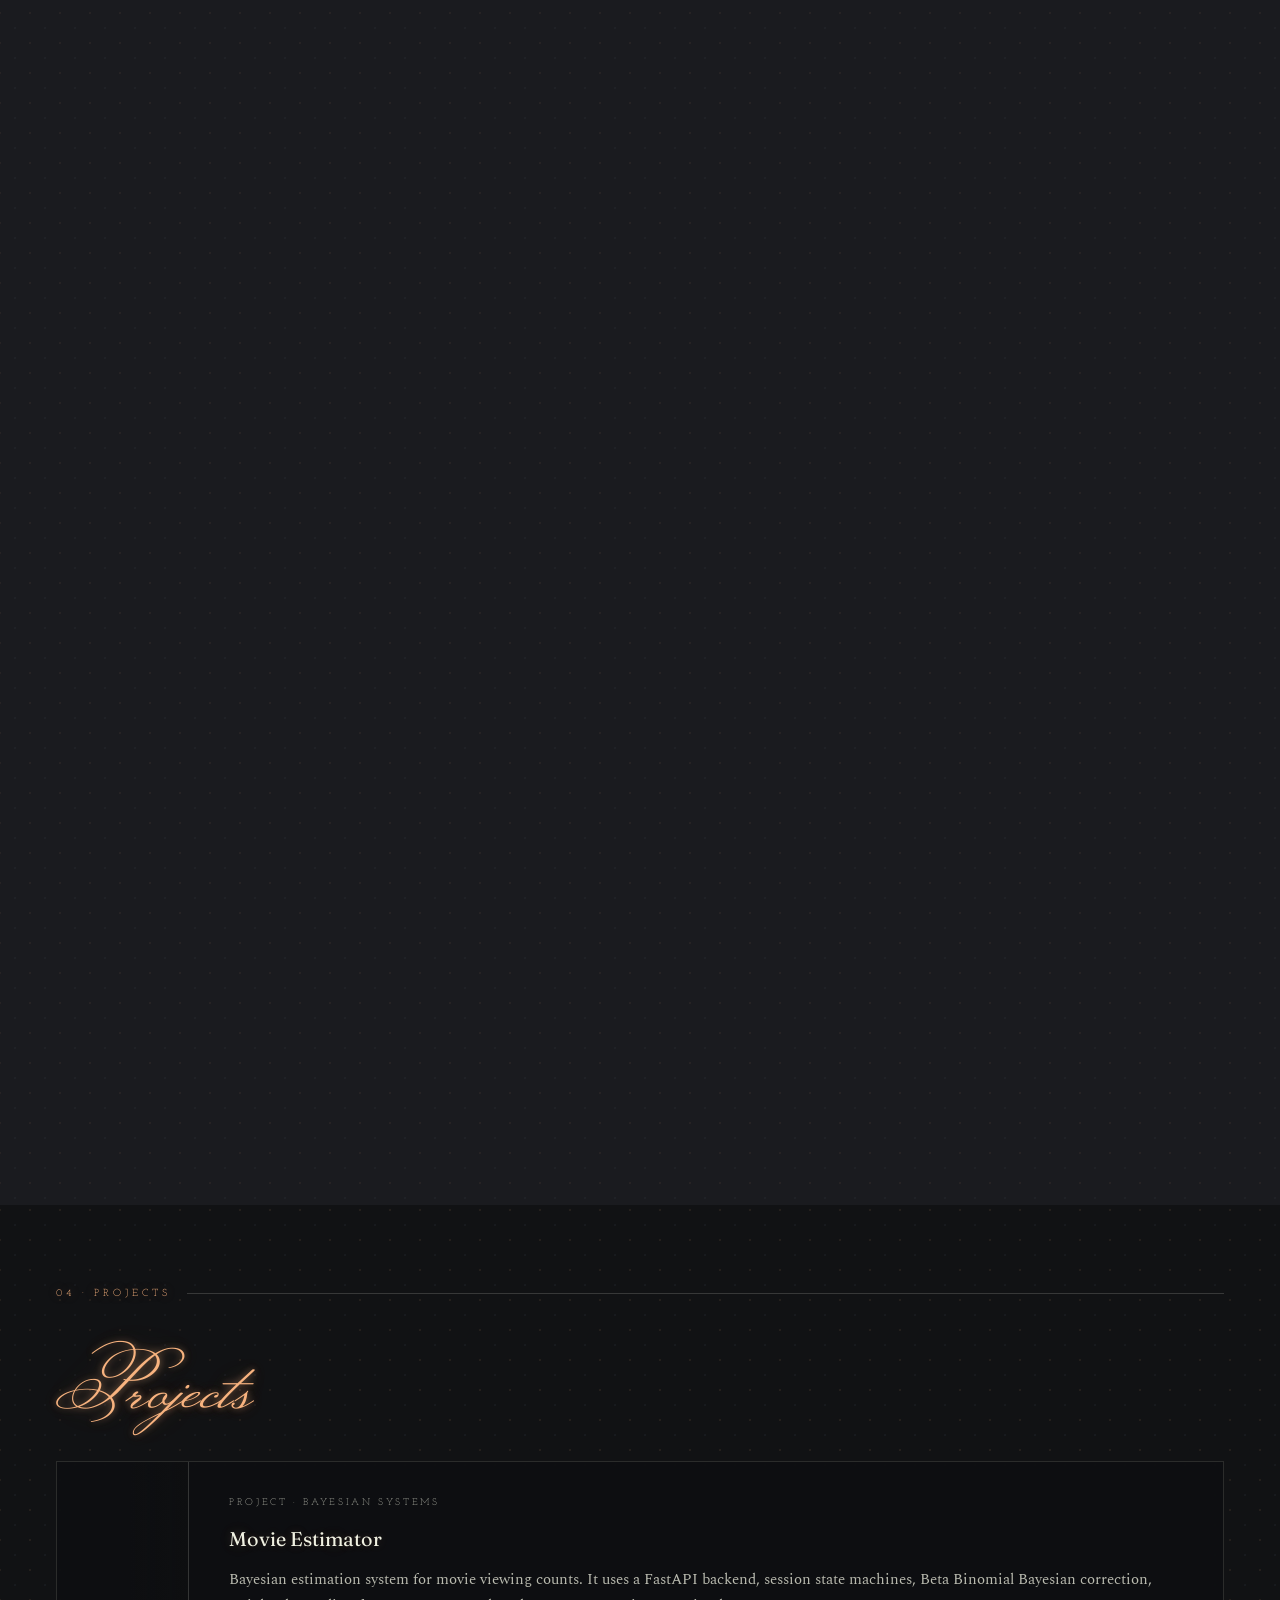
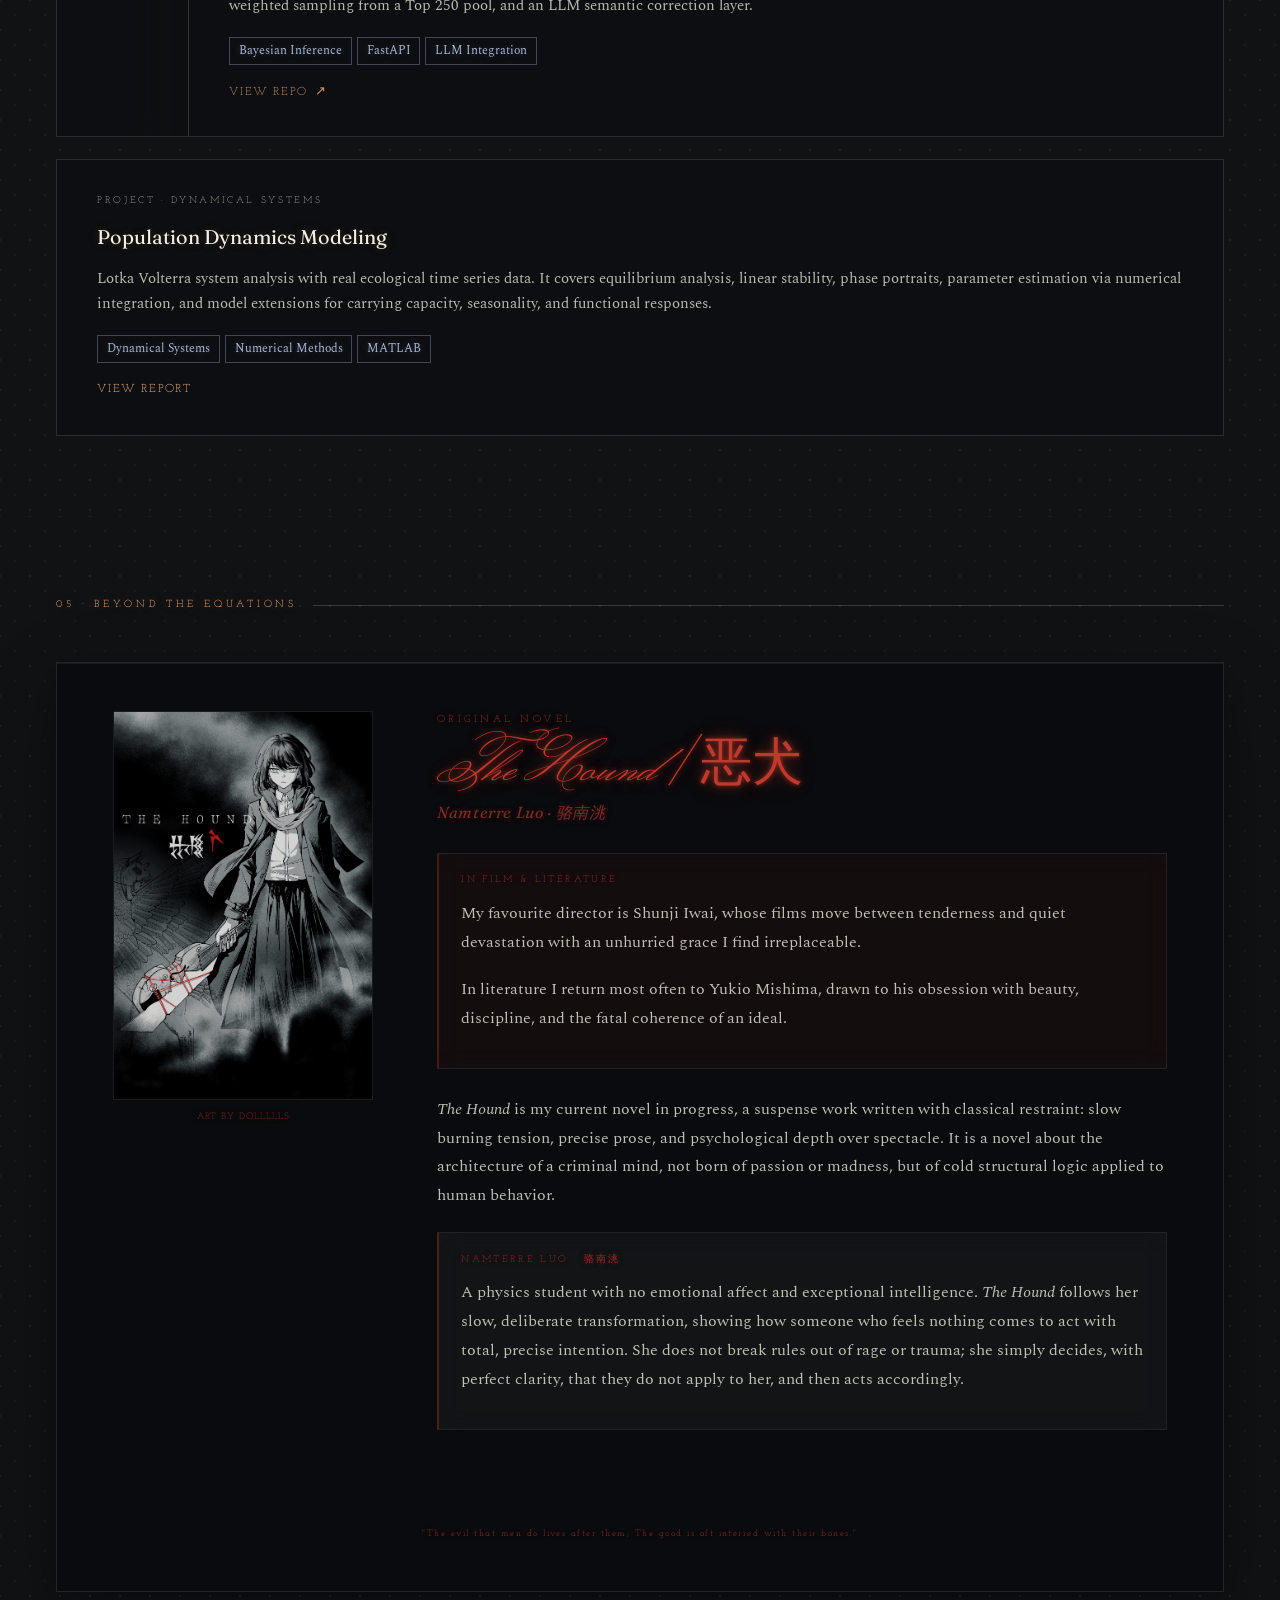
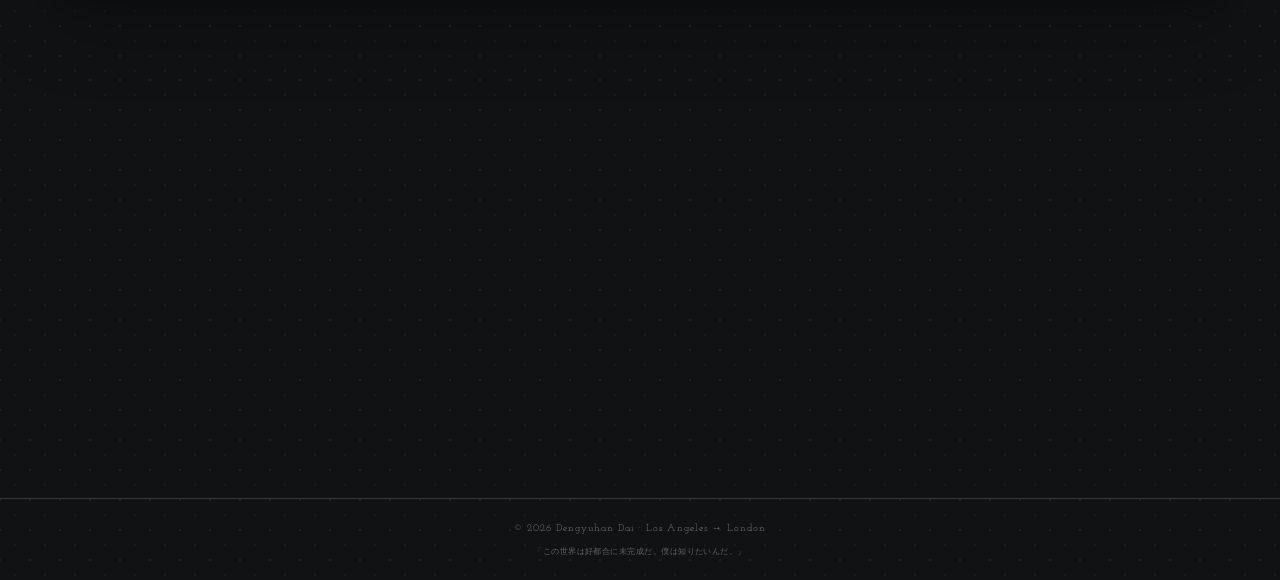
==== commit 10795fb1: "Refine INRIA bilingual labels" ====
--- a/index.html
+++ b/index.html
@@ -135,7 +135,7 @@
       <div class="exp-location">Sophia Antipolis, France</div>
     </div>
     <div>
-      <div class="exp-org">INRIA TITANE</div>
+      <div class="exp-org" data-i18n="exp_inria_org">INRIA TITANE</div>
       <div class="exp-role" data-i18n="exp_inria_role">Research Intern · Geometric Modeling &amp; Computer Vision</div>
       <div class="exp-courses" data-i18n="exp_inria_work_html" data-i18n-mode="html">
         <span class="exp-courses-label">Key Work &nbsp;·&nbsp; </span>RL-based 3D mesh reconstruction &nbsp;·&nbsp; GNN + GAT geometric feature modeling &nbsp;·&nbsp; DINOv2 image encoding &nbsp;·&nbsp; A2C multi-agent policy optimization
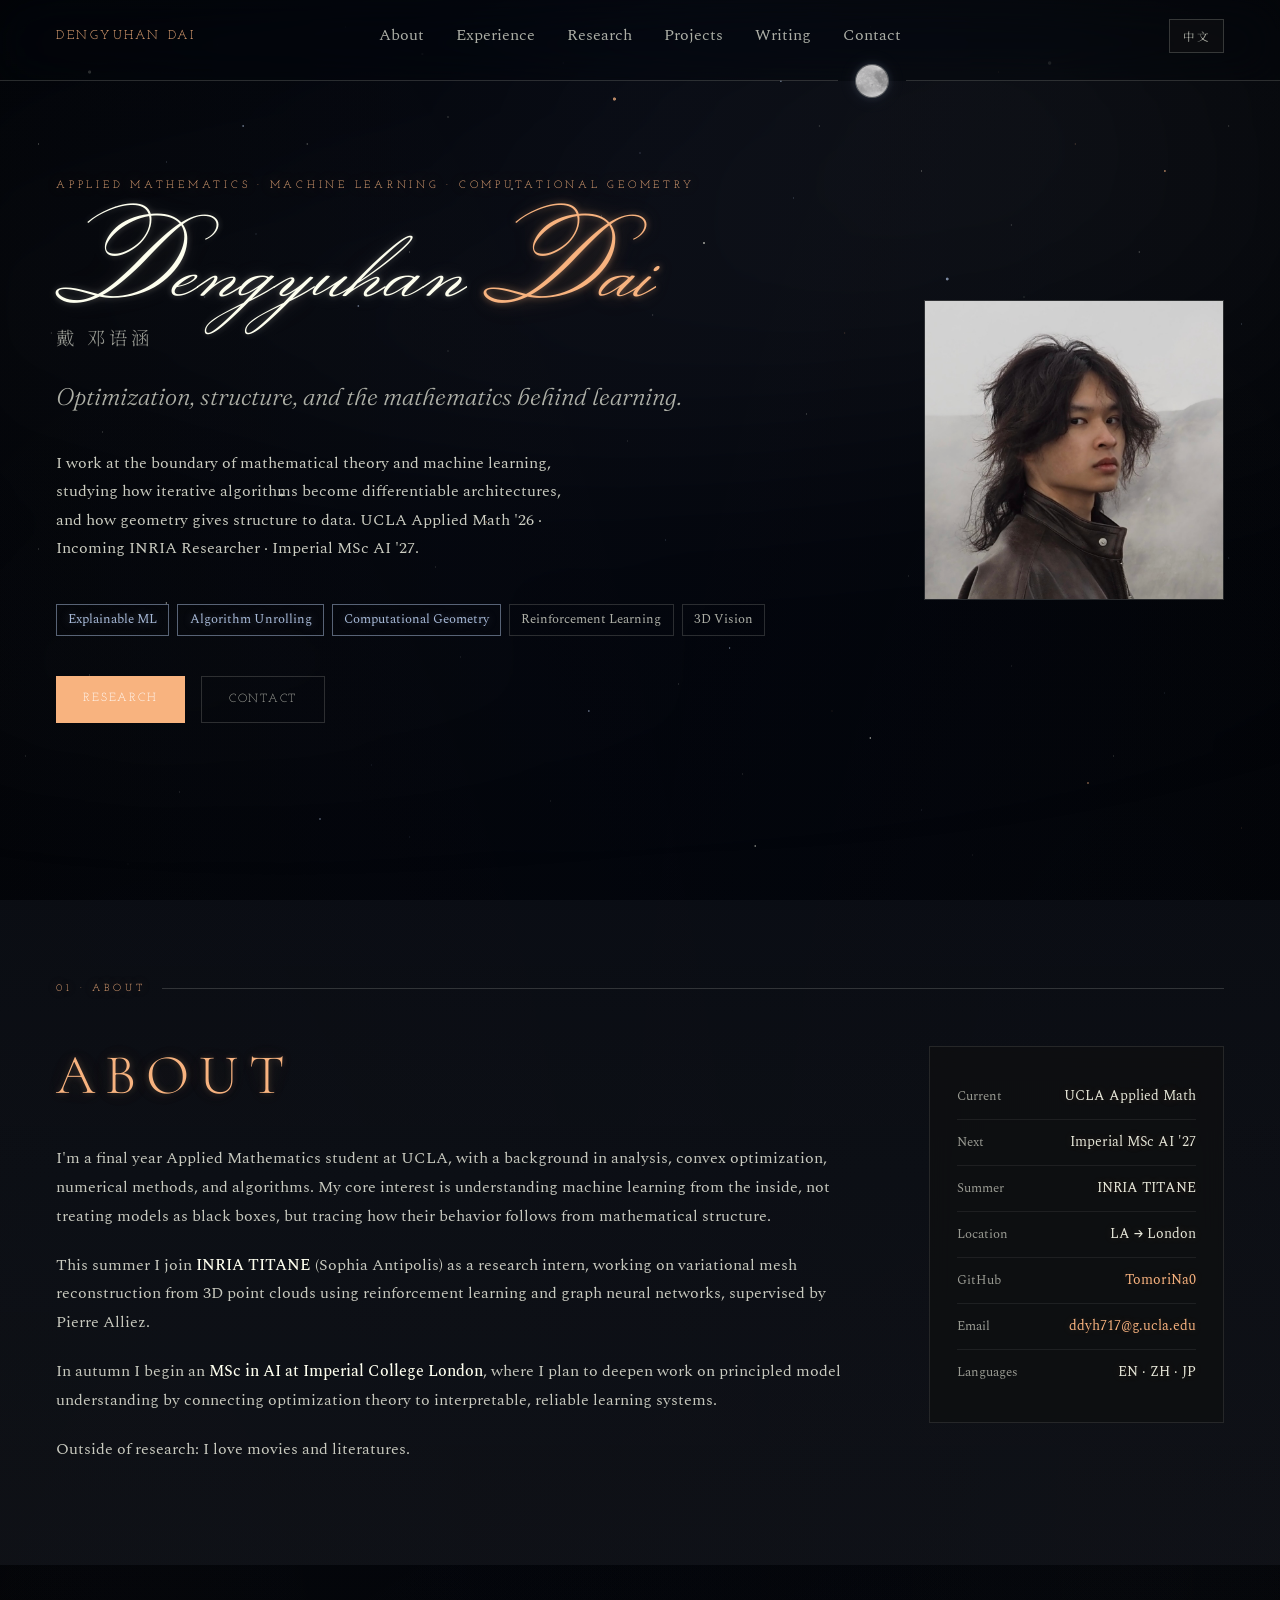
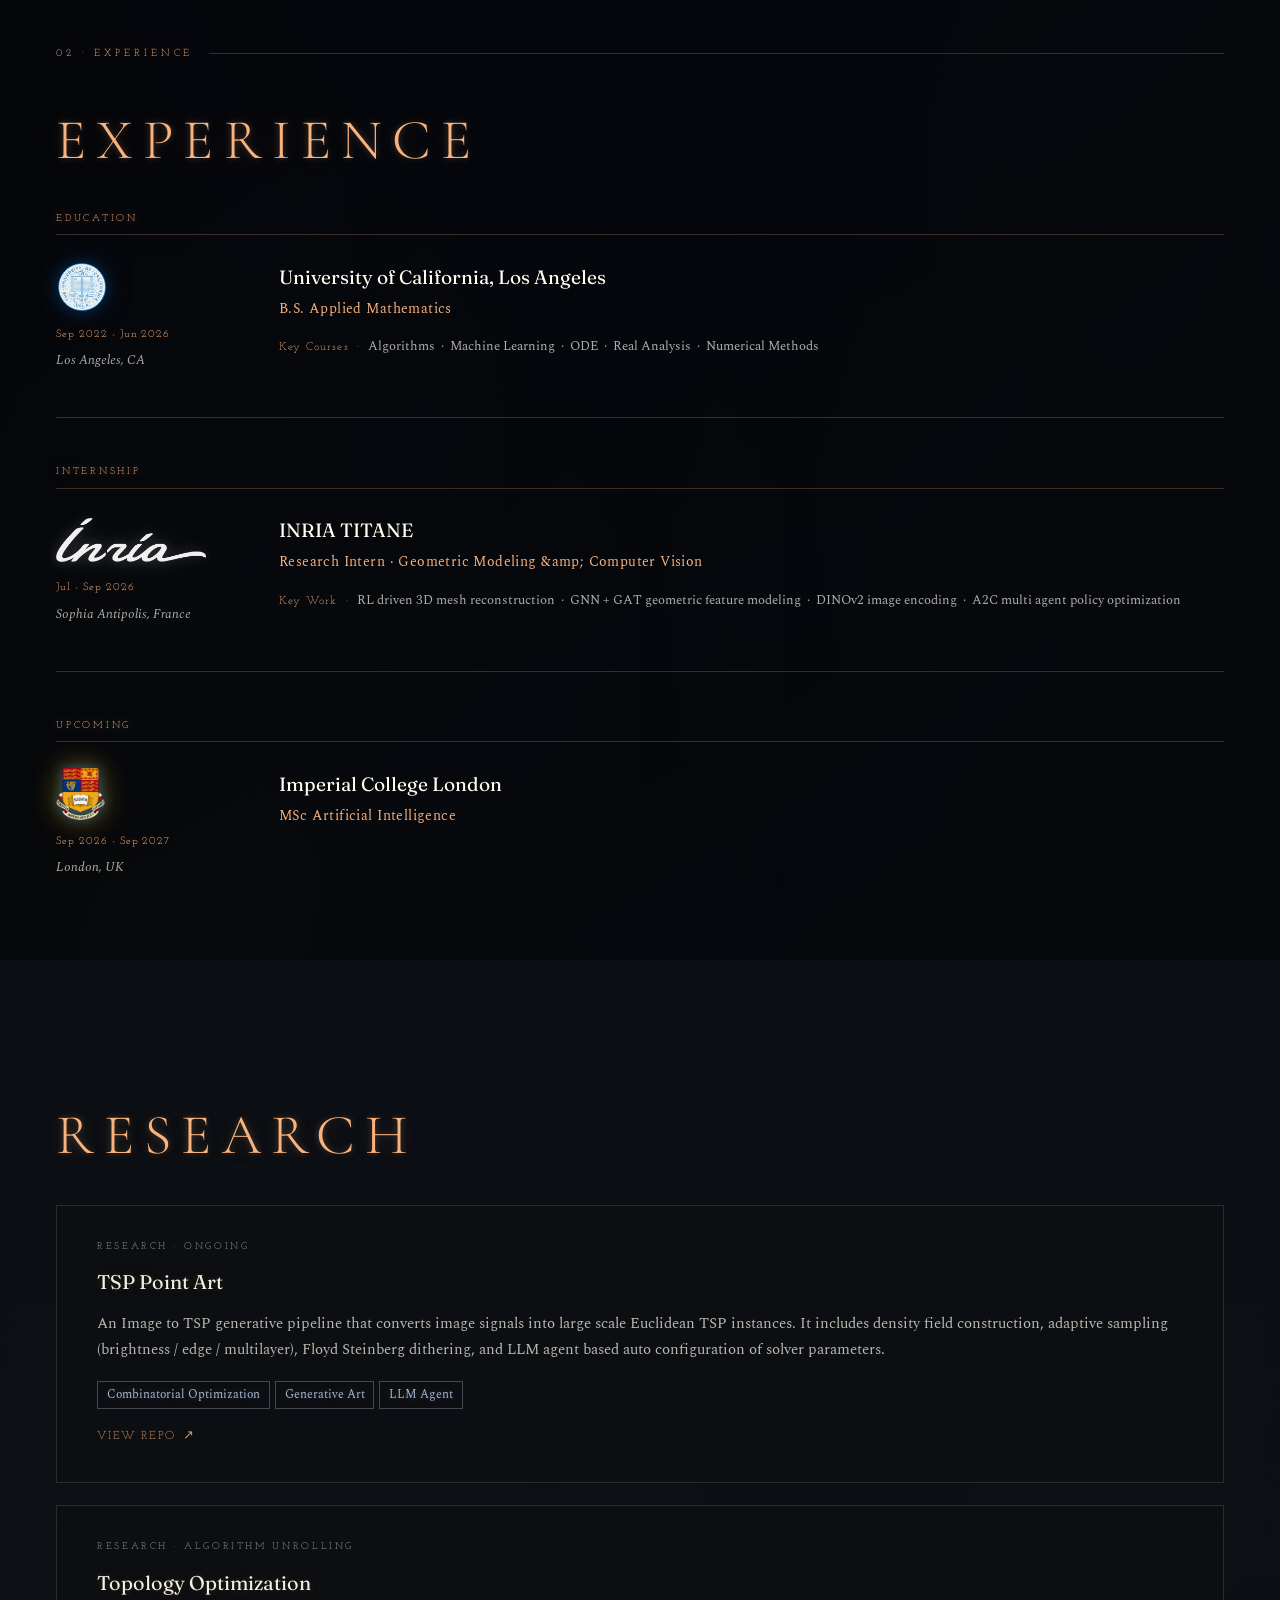
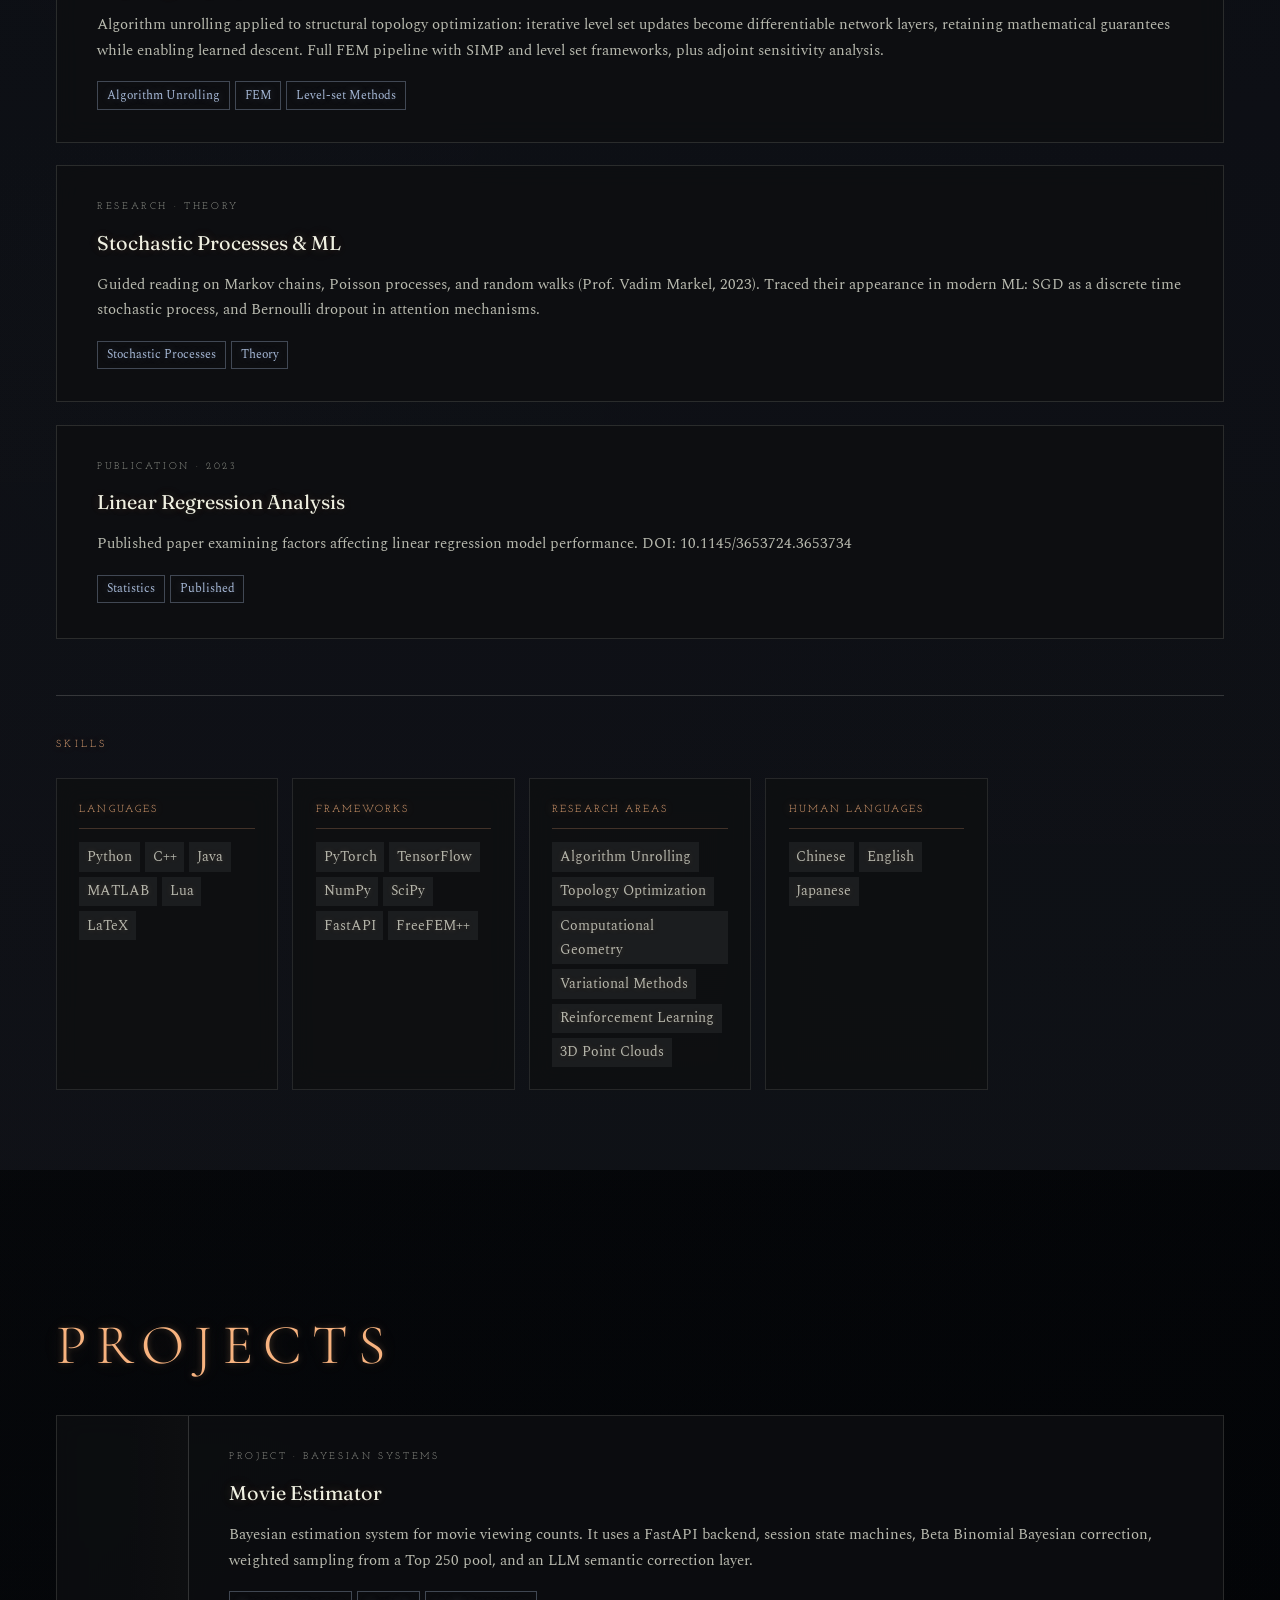
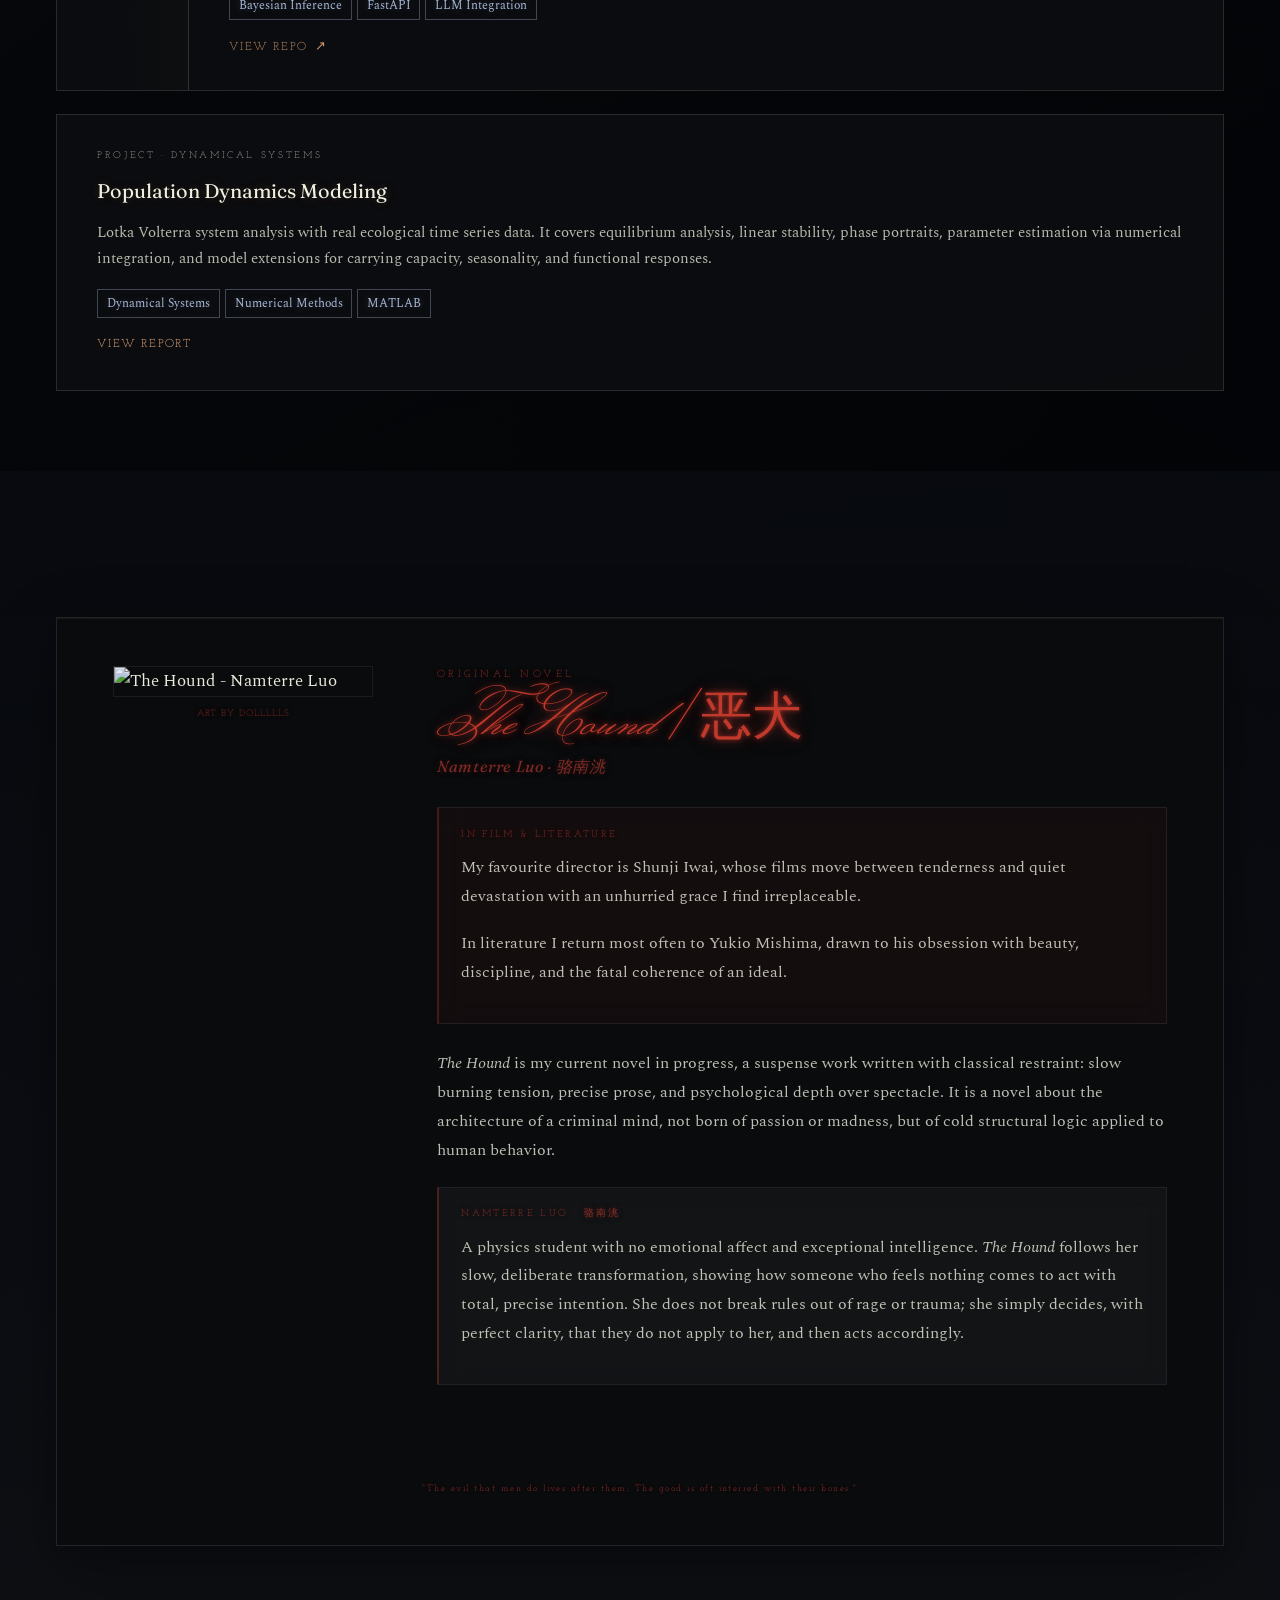
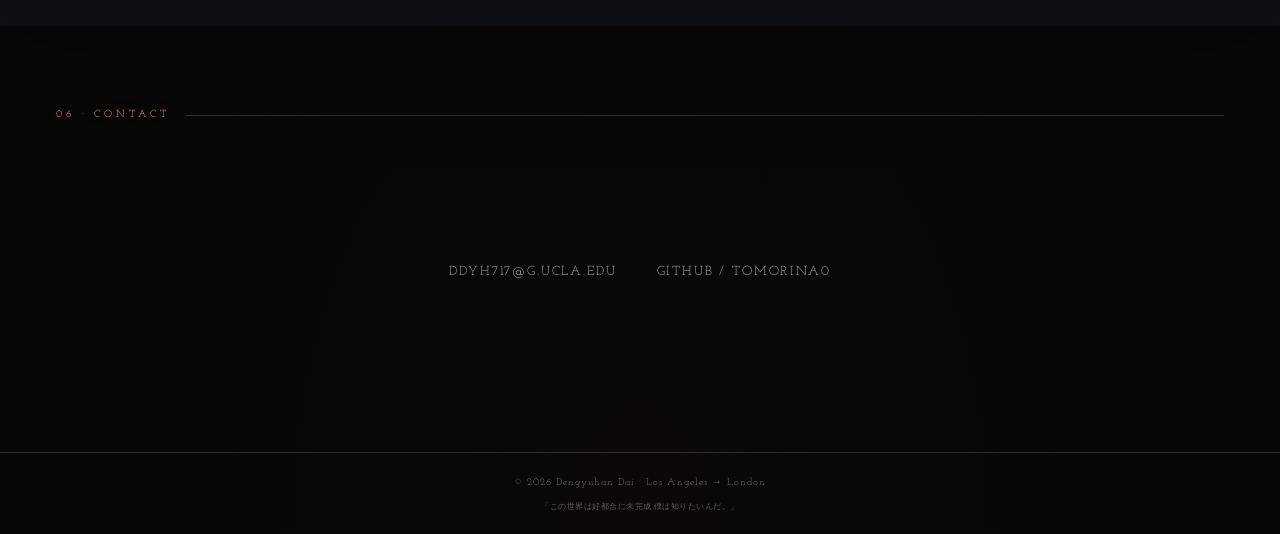
==== commit 19b97794: "Redesign moon nav element and refine typography - Replace earth.jpg globe with moon_surface.png hori" ====
--- a/index.html
+++ b/index.html
@@ -5,7 +5,7 @@
 <meta name="viewport" content="width=device-width, initial-scale=1.0">
 <title>Dengyuhan Dai</title>
 <link rel="preconnect" href="https://fonts.googleapis.com">
-<link href="https://fonts.googleapis.com/css2?family=Cormorant+Garamond:ital,wght@1,300;1,400;1,500&family=Fraunces:ital,wght@0,300;0,400;0,600;1,300;1,400&family=Josefin+Slab:wght@400;600&family=Monsieur+La+Doulaise&family=Noto+Serif+SC:wght@200;300;400&family=Playfair+Display:ital,wght@1,400;1,500&family=Spectral:ital,wght@0,400;0,500;1,400&display=swap" rel="stylesheet">
+<link href="https://fonts.googleapis.com/css2?family=Cormorant+Garamond:ital,wght@0,300;0,400;1,300;1,400;1,500&family=Fraunces:ital,wght@0,300;0,400;0,600;1,300;1,400&family=Josefin+Slab:wght@400;600&family=Monsieur+La+Doulaise&family=Noto+Serif+SC:wght@200;300;400&family=Playfair+Display:ital,wght@1,400;1,500&family=Spectral:ital,wght@0,400;0,500;1,400&display=swap" rel="stylesheet">
 <link rel="stylesheet" href="assets/css/styles.css">
 </head>
 <body>
@@ -296,13 +296,13 @@
   <div class="sec-num reveal">05 · Beyond the Equations</div>
   <div class="hound-inner reveal">
     <div class="hound-img-wrap">
-      <img class="hound-img" src="assets/images/hound_cover.JPG" alt="The Hound - Namterre Luo">
+      <img class="hound-img" src="assets/images/hound_cover.gif" alt="The Hound - Namterre Luo">
       <div class="hound-img-credit" data-i18n="hound_img_credit">Art by Dollllls</div>
     </div>
     <div>
       <div class="hound-eyebrow" data-i18n="hound_eyebrow">Original Novel</div>
       <h2 class="hound-title"><em>The Hound</em><span class="hound-title-red"> &nbsp;/&nbsp; 恶犬</span></h2>
-      <div class="hound-char" data-i18n="hound_char">Namterre Luo · 罗楠特</div>
+      <div class="hound-char" data-i18n="hound_char">Namterre Luo · 骆南洮</div>
       <div class="hound-body">
         <div class="hound-interests">
           <div class="hound-insp-label" data-i18n="hound_film_label">In Film &amp; Literature</div>
@@ -313,7 +313,7 @@
           <em>The Hound</em> is my current novel-in-progress - a suspense work written with classical restraint: slow-burn tension, precise prose, and psychological depth over spectacle. It is a novel about the architecture of a criminal mind, not born of passion or madness, but of cold structural logic applied to human behavior.
         </p>
         <div class="hound-char-card">
-          <div class="hound-insp-label" data-i18n="hound_char_label">Namterre Luo · 罗楠特</div>
+          <div class="hound-insp-label" data-i18n="hound_char_label">Namterre Luo · 骆南洮</div>
           <p class="hound-aside-text" data-i18n="hound_char_desc" data-i18n-mode="html">
             A physics student with no emotional affect and exceptional intelligence. <em>The Hound</em> follows her slow, deliberate transformation - how someone who feels nothing comes to act with total, precise intention. She does not break rules out of rage or trauma; she simply decides, with perfect clarity, that they do not apply to her, and then acts accordingly.
           </p>
@@ -356,16 +356,41 @@
   }
   window.addEventListener('load', updateGlobe);
 
-  let ticking = false;
-  window.addEventListener('scroll', () => {
-    if (!ticking) {
-      requestAnimationFrame(() => {
-        if (navGlobe) navGlobe.style.backgroundPositionX = (window.scrollY * 0.12) + 'px';
-        ticking = false;
-      });
-      ticking = true;
+  // Moon: horizontal surface scroll with inertia + reactive glow + hover scale
+  {
+    let moonOffset = 0, moonOffsetTarget = 0;
+    let moonScale = 1, moonScaleTarget = 1;
+    let lastScrollY = window.scrollY;
+    let isHovered = false;
+
+    if (navGlobe) {
+      navGlobe.addEventListener('mouseenter', () => isHovered = true);
+      navGlobe.addEventListener('mouseleave', () => isHovered = false);
     }
-  });
+
+    function moonLoop() {
+      const sy = window.scrollY;
+      const delta = sy - lastScrollY;
+      lastScrollY = sy;
+
+      // 0.11 ≈ one surface tile (~65px) per ~590px of scroll
+      moonOffsetTarget = sy * 0.04;
+      moonOffset += (moonOffsetTarget - moonOffset) * 0.065;
+
+      moonScaleTarget = isHovered ? 1.13 : 1;
+      moonScale += (moonScaleTarget - moonScale) * 0.10;
+
+      if (navGlobe) {
+        navGlobe.style.setProperty('--moon-x', `${-moonOffset}px`);
+        navGlobe.style.transform = `translateX(-50%) scale(${moonScale})`;
+
+      }
+
+      requestAnimationFrame(moonLoop);
+    }
+
+    moonLoop();
+  }
 
   const sections = document.querySelectorAll('section[id]');
   const navLinks = document.querySelectorAll('.nav-links a');
--- a/assets/css/styles.css
+++ b/assets/css/styles.css
@@ -1,6 +1,9 @@
 :root {
   --bg:       #111214;
   --bg2:      #1a1b1f;
+  --sky-top:  #000102;
+  --sky-mid:  #010204;
+  --sky-bottom:#030508;
   --text:     #feffef;
   --muted:    rgba(254,255,239,0.68);
   --blue:     #f8b37f;
@@ -15,26 +18,156 @@
 html { scroll-behavior: smooth; }
 
 body {
-  background-color: var(--bg);
-  background-image:
-    radial-gradient(rgba(248,179,127,0.08) 1.3px, transparent 1.3px),
-    radial-gradient(rgba(127,149,184,0.06) 1.1px, transparent 1.1px);
-  background-size: 30px 30px, 30px 30px;
-  background-position: 15px 15px, 0 0;
+  position: relative;
+  isolation: isolate;
+  background:
+    /* faint milky way diagonal band */
+    linear-gradient(148deg, transparent 22%, rgba(166,184,214,0.020) 38%, rgba(190,205,228,0.026) 50%, rgba(166,184,214,0.016) 63%, transparent 78%),
+    /* cold zenith tint */
+    radial-gradient(ellipse 90% 45% at 50% 0%, rgba(4,8,20,0.70), transparent 100%),
+    /* warm horizon glow */
+    radial-gradient(ellipse 100% 28% at 50% 100%, rgba(15,10,6,0.65), transparent 100%),
+    /* faint white wisp left */
+    radial-gradient(ellipse 55% 35% at 12% 30%, rgba(255,255,252,0.018), transparent 100%),
+    /* faint white wisp right */
+    radial-gradient(ellipse 45% 28% at 88% 22%, rgba(255,255,250,0.015), transparent 100%),
+    linear-gradient(180deg, var(--sky-top) 0%, var(--sky-mid) 34%, var(--sky-bottom) 100%);
   color: var(--text);
   font-family: 'Spectral', Georgia, serif;
   font-size: 17px;
   line-height: 1.75;
   overflow-x: hidden;
 }
+body::before,
+body::after {
+  content: '';
+  position: fixed;
+  inset: 0;
+  pointer-events: none;
+}
+body::before {
+  z-index: -2;
+  opacity: 0.85;
+  background-image:
+    /* ── bright anchors (5) ── */
+    radial-gradient(circle at 7%  8%,  rgba(254,255,239,0.90) 0 1.15px, transparent 2px),
+    radial-gradient(circle at 82% 7%,  rgba(254,255,239,0.88) 0 1.3px,  transparent 2.1px),
+    radial-gradient(circle at 48% 11%, rgba(248,179,127,0.85) 0 1.2px,  transparent 1.95px),
+    radial-gradient(circle at 74% 31%, rgba(166,184,214,0.84) 0 1.05px, transparent 1.8px),
+    radial-gradient(circle at 22% 55%, rgba(254,255,239,0.82) 0 1.1px,  transparent 1.85px),
+    /* ── medium stars (18) ── */
+    radial-gradient(circle at 33%  6%, rgba(254,255,239,0.60) 0 0.72px, transparent 1.35px),
+    radial-gradient(circle at 61%  9%, rgba(166,184,214,0.58) 0 0.68px, transparent 1.3px),
+    radial-gradient(circle at 19% 14%, rgba(166,184,214,0.55) 0 0.65px, transparent 1.25px),
+    radial-gradient(circle at 91% 19%, rgba(248,179,127,0.60) 0 0.70px, transparent 1.35px),
+    radial-gradient(circle at 40% 21%, rgba(254,255,239,0.54) 0 0.63px, transparent 1.2px),
+    radial-gradient(circle at 55% 27%, rgba(254,255,239,0.58) 0 0.68px, transparent 1.3px),
+    radial-gradient(circle at 28% 34%, rgba(166,184,214,0.56) 0 0.65px, transparent 1.25px),
+    radial-gradient(circle at 87% 38%, rgba(166,184,214,0.52) 0 0.62px, transparent 1.2px),
+    radial-gradient(circle at 93% 43%, rgba(254,255,239,0.55) 0 0.65px, transparent 1.25px),
+    radial-gradient(circle at 38% 58%, rgba(248,179,127,0.52) 0 0.62px, transparent 1.2px),
+    radial-gradient(circle at 94% 64%, rgba(254,255,239,0.55) 0 0.65px, transparent 1.25px),
+    radial-gradient(circle at 13% 67%, rgba(254,255,239,0.50) 0 0.60px, transparent 1.15px),
+    radial-gradient(circle at 57% 72%, rgba(166,184,214,0.50) 0 0.58px, transparent 1.1px),
+    radial-gradient(circle at 46% 79%, rgba(166,184,214,0.52) 0 0.62px, transparent 1.2px),
+    radial-gradient(circle at 68% 82%, rgba(254,255,239,0.54) 0 0.63px, transparent 1.2px),
+    radial-gradient(circle at 85% 87%, rgba(248,179,127,0.50) 0 0.60px, transparent 1.15px),
+    radial-gradient(circle at 25% 91%, rgba(166,184,214,0.50) 0 0.58px, transparent 1.1px),
+    radial-gradient(circle at 59% 94%, rgba(254,255,239,0.48) 0 0.56px, transparent 1.1px),
+    /* ── faint fill stars (55) ── */
+    radial-gradient(circle at 5%  4%,  rgba(254,255,239,0.28) 0 0.58px, transparent 1.05px),
+    radial-gradient(circle at 17%  5%, rgba(166,184,214,0.24) 0 0.54px, transparent 0.98px),
+    radial-gradient(circle at 27%  3%, rgba(254,255,239,0.26) 0 0.56px, transparent 1.02px),
+    radial-gradient(circle at 44%  7%, rgba(254,255,239,0.22) 0 0.52px, transparent 0.95px),
+    radial-gradient(circle at 56%  5%, rgba(166,184,214,0.26) 0 0.56px, transparent 1.02px),
+    radial-gradient(circle at 68%  3%, rgba(254,255,239,0.24) 0 0.54px, transparent 0.98px),
+    radial-gradient(circle at 78%  8%, rgba(248,179,127,0.26) 0 0.56px, transparent 1.02px),
+    radial-gradient(circle at 95%  5%, rgba(254,255,239,0.22) 0 0.52px, transparent 0.95px),
+    radial-gradient(circle at 3%  16%, rgba(254,255,239,0.24) 0 0.54px, transparent 0.98px),
+    radial-gradient(circle at 13% 18%, rgba(166,184,214,0.20) 0 0.50px, transparent 0.92px),
+    radial-gradient(circle at 24% 16%, rgba(254,255,239,0.26) 0 0.56px, transparent 1.02px),
+    radial-gradient(circle at 35% 13%, rgba(254,255,239,0.22) 0 0.52px, transparent 0.95px),
+    radial-gradient(circle at 50% 17%, rgba(166,184,214,0.24) 0 0.54px, transparent 0.98px),
+    radial-gradient(circle at 64% 14%, rgba(254,255,239,0.20) 0 0.50px, transparent 0.92px),
+    radial-gradient(circle at 72% 19%, rgba(254,255,239,0.26) 0 0.56px, transparent 1.02px),
+    radial-gradient(circle at 84% 16%, rgba(248,179,127,0.22) 0 0.52px, transparent 0.95px),
+    radial-gradient(circle at 96% 14%, rgba(254,255,239,0.20) 0 0.50px, transparent 0.92px),
+    radial-gradient(circle at 9%  23%, rgba(254,255,239,0.24) 0 0.54px, transparent 0.98px),
+    radial-gradient(circle at 20% 26%, rgba(166,184,214,0.20) 0 0.50px, transparent 0.92px),
+    radial-gradient(circle at 32% 28%, rgba(254,255,239,0.22) 0 0.52px, transparent 0.95px),
+    radial-gradient(circle at 47% 24%, rgba(254,255,239,0.18) 0 0.48px, transparent 0.88px),
+    radial-gradient(circle at 62% 22%, rgba(166,184,214,0.22) 0 0.52px, transparent 0.95px),
+    radial-gradient(circle at 79% 25%, rgba(254,255,239,0.20) 0 0.50px, transparent 0.92px),
+    radial-gradient(circle at 89% 28%, rgba(254,255,239,0.24) 0 0.54px, transparent 0.98px),
+    radial-gradient(circle at 4%  37%, rgba(254,255,239,0.20) 0 0.50px, transparent 0.92px),
+    radial-gradient(circle at 16% 33%, rgba(166,184,214,0.22) 0 0.52px, transparent 0.95px),
+    radial-gradient(circle at 35% 39%, rgba(254,255,239,0.18) 0 0.48px, transparent 0.88px),
+    radial-gradient(circle at 51% 35%, rgba(254,255,239,0.20) 0 0.50px, transparent 0.92px),
+    radial-gradient(circle at 66% 37%, rgba(248,179,127,0.20) 0 0.50px, transparent 0.92px),
+    radial-gradient(circle at 80% 33%, rgba(254,255,239,0.18) 0 0.48px, transparent 0.88px),
+    radial-gradient(circle at 97% 36%, rgba(166,184,214,0.22) 0 0.52px, transparent 0.95px),
+    radial-gradient(circle at 8%  48%, rgba(254,255,239,0.18) 0 0.48px, transparent 0.88px),
+    radial-gradient(circle at 31% 45%, rgba(166,184,214,0.20) 0 0.50px, transparent 0.92px),
+    radial-gradient(circle at 49% 49%, rgba(254,255,239,0.16) 0 0.46px, transparent 0.85px),
+    radial-gradient(circle at 63% 46%, rgba(254,255,239,0.20) 0 0.50px, transparent 0.92px),
+    radial-gradient(circle at 77% 48%, rgba(166,184,214,0.18) 0 0.48px, transparent 0.88px),
+    radial-gradient(circle at 91% 51%, rgba(254,255,239,0.20) 0 0.50px, transparent 0.92px),
+    radial-gradient(circle at 3%  61%, rgba(254,255,239,0.18) 0 0.48px, transparent 0.88px),
+    radial-gradient(circle at 17% 58%, rgba(248,179,127,0.20) 0 0.50px, transparent 0.92px),
+    radial-gradient(circle at 34% 63%, rgba(254,255,239,0.16) 0 0.46px, transparent 0.85px),
+    radial-gradient(circle at 52% 60%, rgba(166,184,214,0.18) 0 0.48px, transparent 0.88px),
+    radial-gradient(circle at 71% 64%, rgba(254,255,239,0.16) 0 0.46px, transparent 0.85px),
+    radial-gradient(circle at 83% 59%, rgba(254,255,239,0.18) 0 0.48px, transparent 0.88px),
+    radial-gradient(circle at 96% 62%, rgba(166,184,214,0.20) 0 0.50px, transparent 0.92px),
+    radial-gradient(circle at 7%  75%, rgba(254,255,239,0.16) 0 0.46px, transparent 0.85px),
+    radial-gradient(circle at 20% 78%, rgba(166,184,214,0.18) 0 0.48px, transparent 0.88px),
+    radial-gradient(circle at 36% 73%, rgba(254,255,239,0.14) 0 0.44px, transparent 0.82px),
+    radial-gradient(circle at 53% 76%, rgba(254,255,239,0.16) 0 0.46px, transparent 0.85px),
+    radial-gradient(circle at 65% 79%, rgba(248,179,127,0.16) 0 0.46px, transparent 0.85px),
+    radial-gradient(circle at 79% 74%, rgba(254,255,239,0.14) 0 0.44px, transparent 0.82px),
+    radial-gradient(circle at 91% 77%, rgba(166,184,214,0.16) 0 0.46px, transparent 0.85px),
+    radial-gradient(circle at 2%  84%, rgba(254,255,239,0.14) 0 0.44px, transparent 0.82px),
+    radial-gradient(circle at 14% 88%, rgba(254,255,239,0.16) 0 0.46px, transparent 0.85px),
+    radial-gradient(circle at 29% 85%, rgba(166,184,214,0.14) 0 0.44px, transparent 0.82px),
+    radial-gradient(circle at 43% 89%, rgba(254,255,239,0.12) 0 0.42px, transparent 0.78px),
+    radial-gradient(circle at 58% 86%, rgba(254,255,239,0.14) 0 0.44px, transparent 0.82px),
+    radial-gradient(circle at 72% 90%, rgba(166,184,214,0.14) 0 0.44px, transparent 0.82px),
+    radial-gradient(circle at 87% 84%, rgba(254,255,239,0.16) 0 0.46px, transparent 0.85px),
+    radial-gradient(circle at 97% 92%, rgba(248,179,127,0.14) 0 0.44px, transparent 0.82px),
+    radial-gradient(circle at 10% 96%, rgba(254,255,239,0.12) 0 0.42px, transparent 0.78px),
+    radial-gradient(circle at 32% 93%, rgba(166,184,214,0.12) 0 0.42px, transparent 0.78px),
+    radial-gradient(circle at 50% 97%, rgba(254,255,239,0.10) 0 0.40px, transparent 0.75px),
+    radial-gradient(circle at 76% 95%, rgba(254,255,239,0.12) 0 0.42px, transparent 0.78px);
+  background-size: auto;
+  background-position: 0 0;
+  animation: starPulse 22s ease-in-out infinite alternate;
+}
+body::after {
+  z-index: -1;
+  opacity: 1;
+  background:
+    /* dense core — upper right, brightest patch */
+    radial-gradient(ellipse 40% 28% at 74% 16%, rgba(255,255,248,0.038), transparent 100%),
+    /* mid arm sweeping left across center */
+    radial-gradient(ellipse 80% 22% at 48% 38%, rgba(255,255,252,0.022), transparent 100%),
+    /* diffuse outer veil — upper half */
+    radial-gradient(ellipse 90% 50% at 55% 20%, rgba(240,244,255,0.016), transparent 100%),
+    /* thin wisp — lower left */
+    radial-gradient(ellipse 45% 20% at 16% 72%, rgba(255,255,250,0.014), transparent 100%),
+    /* broad faint wash — fills volume */
+    radial-gradient(ellipse 100% 60% at 50% 45%, rgba(248,250,255,0.009), transparent 100%);
+  filter: blur(48px);
+  transform: scale(1.12);
+}
 
 /* ── NAV ── */
 nav {
   position: fixed; top: 0; left: 0; right: 0; z-index: 100;
   display: flex; justify-content: space-between; align-items: center;
   padding: 1.2rem 3.5rem 1.8rem;
-  background: rgba(17,18,20,0.92);
-  backdrop-filter: blur(14px);
+  background: rgba(4,6,10,0.38);
+  backdrop-filter: blur(22px) saturate(1.6) brightness(0.85);
+  -webkit-backdrop-filter: blur(22px) saturate(1.6) brightness(0.85);
 }
 nav::after {
   content: '';
@@ -67,18 +200,41 @@
   width: 32px;
   height: 32px;
   border-radius: 50%;
-  background-image: url('../images/earth.jpg');
-  background-size: 200% auto;
+  overflow: hidden;
+  z-index: 101;
+  --moon-x: 0px;
+  box-shadow:
+    0 0 0 1px rgba(254, 255, 239, 0.28),
+    0 0   6px  2px rgba(210, 225, 255, 0.10),
+    0 0  18px  4px rgba(195, 212, 255, 0.06);
+  transition: left 0.35s ease, box-shadow 0.45s ease;
+  will-change: transform;
+}
+/* Scrolling moon surface texture */
+.nav-globe::before {
+  content: '';
+  position: absolute;
+  inset: 0;
+  background-image: url('../images/moon_surface.png');
+  background-size: auto 100%;
   background-repeat: repeat-x;
-  background-position: 0% 40%;
-  transition: left 0.35s ease;
-  z-index: 101;
-  border: 1px solid rgba(166,184,214,0.6);
+  background-position: var(--moon-x, 0px) center;
+  filter: brightness(1.40) contrast(0.42) saturate(0.06) sepia(0.03);
+}
+/* Flat UI overlay */
+.nav-globe::after {
+  content: '';
+  position: absolute;
+  inset: 0;
+  background: rgba(245, 246, 252, 0.32);
+  pointer-events: none;
+}
+.nav-globe:hover {
   box-shadow:
-    0 0 10px rgba(166,184,214,0.34),
-    0 0 22px rgba(98,126,184,0.24),
-    0 2px 6px rgba(0,0,0,0.28);
-  filter: brightness(0.82) saturate(0.72);
+    0 0 0 1px rgba(254, 255, 239, 0.40),
+    0 0  10px  3px rgba(210, 225, 255, 0.18),
+    0 0  26px  6px rgba(195, 212, 255, 0.10),
+    0 0  56px 12px rgba(248, 179, 127, 0.05);
 }
 .nav-logo {
   font-family: 'Josefin Slab', serif;
@@ -268,12 +424,8 @@
 /* ── SECTIONS ── */
 section { padding: 5rem 3.5rem; }
 .alt-bg {
-  background-color: var(--bg2);
-  background-image:
-    radial-gradient(rgba(248,179,127,0.06) 1.25px, transparent 1.25px),
-    radial-gradient(rgba(127,149,184,0.05) 1.05px, transparent 1.05px);
-  background-size: 30px 30px, 30px 30px;
-  background-position: 15px 15px, 0 0;
+  background:
+    linear-gradient(180deg, rgba(14,17,24,0.72), rgba(18,20,26,0.82));
 }
 
 .sec-num {
@@ -289,21 +441,21 @@
 .sec-num::after { content: ''; flex: 1; height: 1px; background: var(--border); }
 
 .sec-title {
-  font-family: 'Monsieur La Doulaise', 'Cormorant Garamond', serif;
-  font-size: clamp(3.6rem, 5.8vw, 5.1rem);
-  font-weight: 400;
+  font-family: 'Cormorant Garamond', serif;
+  font-size: clamp(2.6rem, 4.4vw, 3.6rem);
+  font-weight: 300;
   font-style: normal;
-  line-height: 0.95;
-  letter-spacing: 0.005em;
+  text-transform: uppercase;
+  line-height: 1.05;
+  letter-spacing: 0.18em;
   margin-bottom: 2.5rem;
   color: var(--blue);
   text-shadow:
-    0 0 6px  rgba(248,179,127,0.38),
-    0 0 16px rgba(248,179,127,0.24),
-    0 0 36px rgba(248,179,127,0.14),
-    0 0 10px rgba(248,179,127,0.16);
-}
-.sec-title em { font-style: italic; color: var(--gold); }
+    0 0 6px  rgba(248,179,127,0.28),
+    0 0 18px rgba(248,179,127,0.16),
+    0 0 36px rgba(248,179,127,0.10);
+}
+.sec-title em { font-style: normal; color: var(--gold); }
 
 /* ── ABOUT ── */
 .about-grid {
@@ -731,12 +883,8 @@
 
 /* ── HOUND — dark floating card ── */
 #hound {
-  background-color: var(--bg);
-  background-image:
-    radial-gradient(rgba(248,179,127,0.08) 1.3px, transparent 1.3px),
-    radial-gradient(rgba(127,149,184,0.06) 1.1px, transparent 1.1px);
-  background-size: 30px 30px, 30px 30px;
-  background-position: 15px 15px, 0 0;
+  background:
+    linear-gradient(180deg, rgba(10,12,18,0.72), rgba(15,17,22,0.9));
 }
 #hound .hound-inner {
   background: rgba(11,12,14,0.9);
@@ -860,6 +1008,11 @@
 @keyframes fadeUp {
   from { opacity: 0; transform: translateY(13px); }
   to   { opacity: 1; transform: none; }
+}
+@keyframes starPulse {
+  0%   { opacity: 0.82; }
+  40%  { opacity: 0.90; }
+  100% { opacity: 0.84; }
 }
 
 /* ── RESPONSIVE ── */
